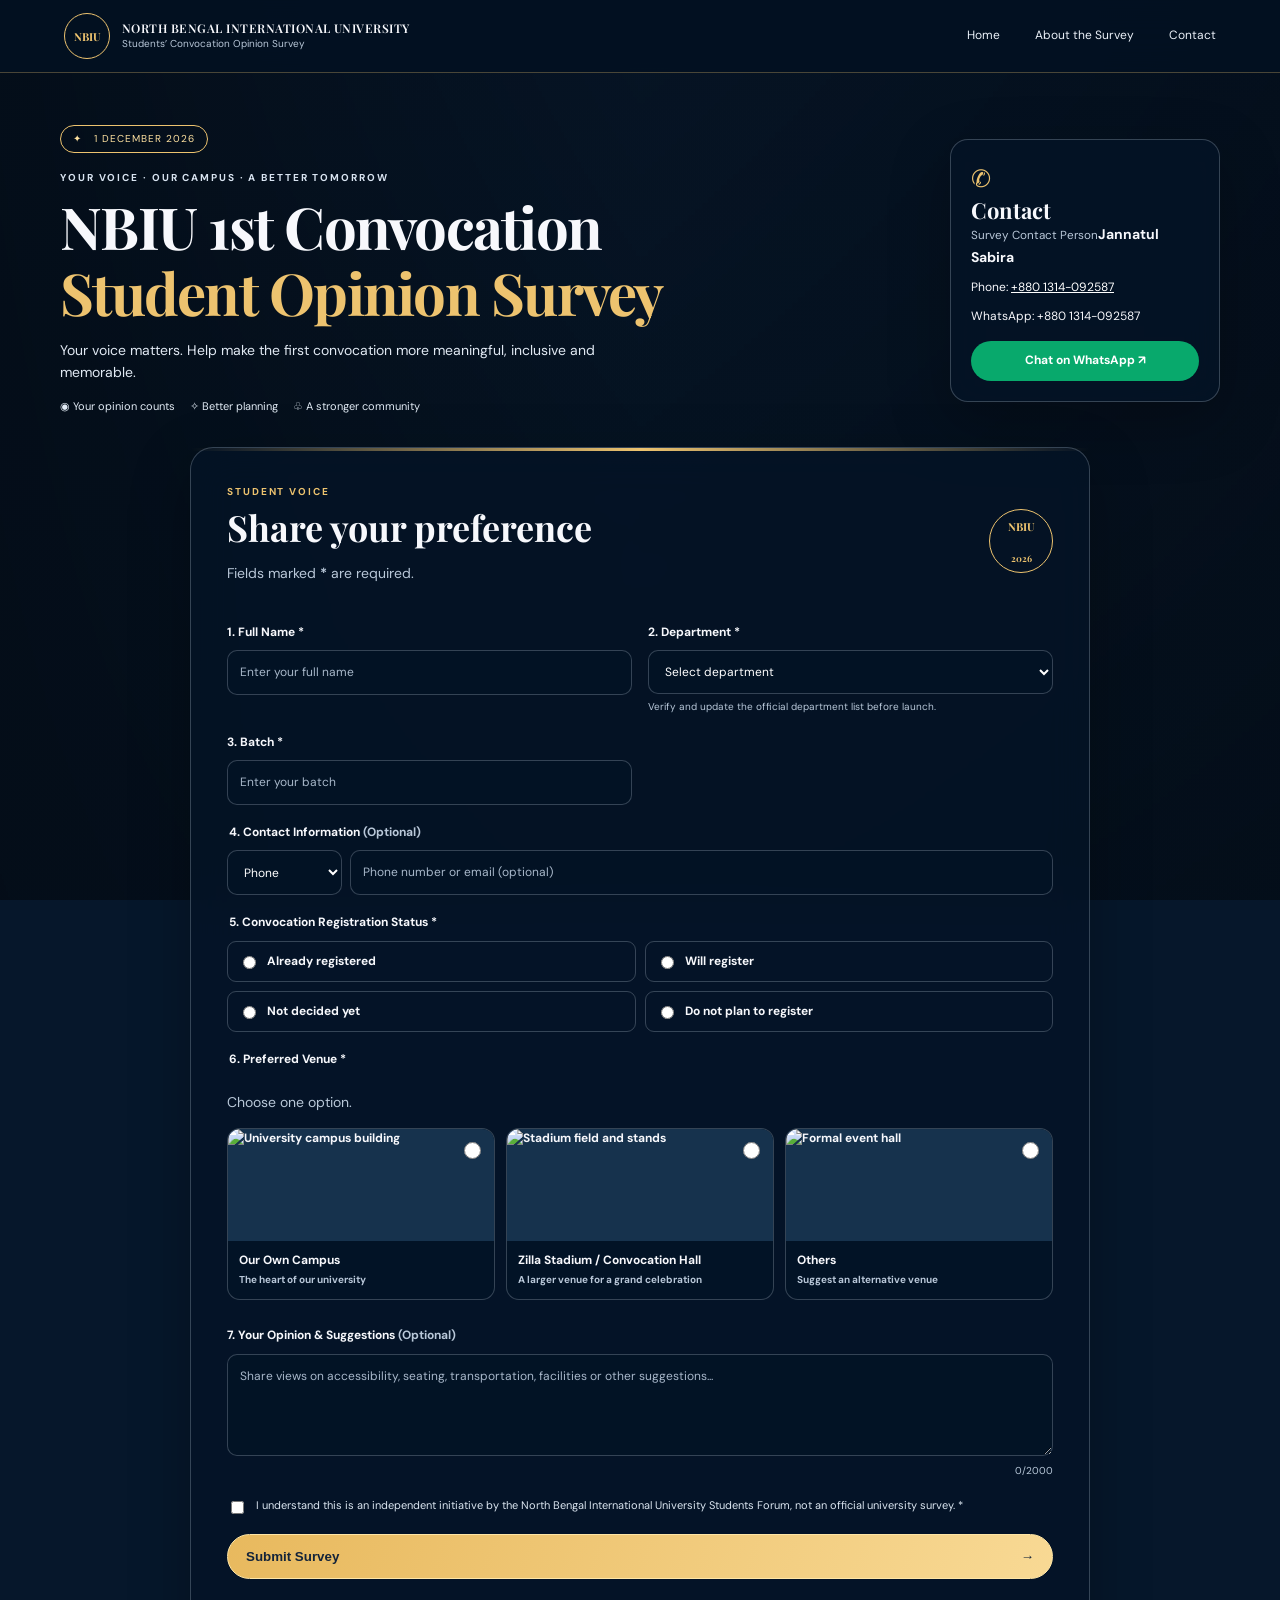
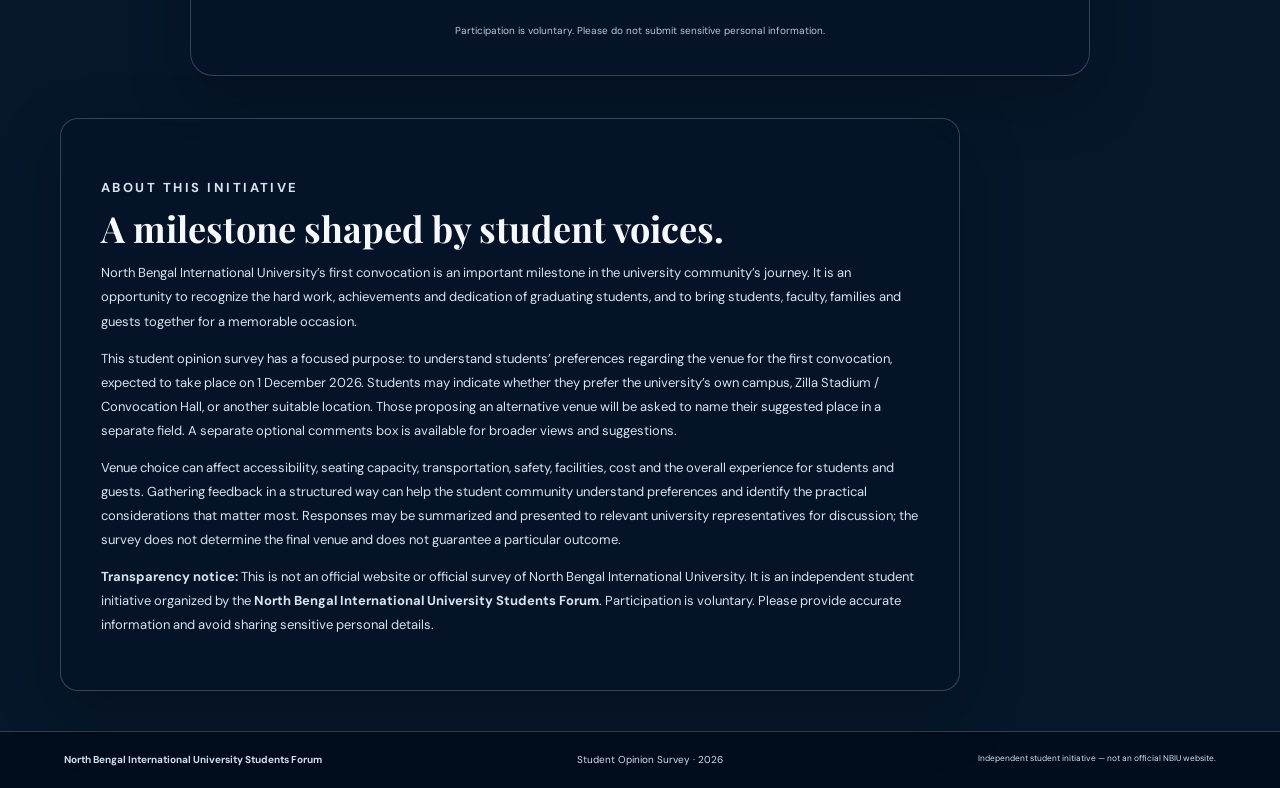
==== index.html @ db8f5515 "Update NBIU convocation survey website" ====
<!doctype html><html lang="en"><head><meta charset="utf-8"><meta name="viewport" content="width=device-width,initial-scale=1"><meta name="theme-color" content="#06172b"><title>NBIU 1st Convocation — Student Opinion Survey</title><link rel="preconnect" href="https://fonts.googleapis.com"><link href="https://fonts.googleapis.com/css2?family=DM+Sans:wght@400;500;600;700&family=Playfair+Display:wght@600;700&display=swap" rel="stylesheet"><link rel="stylesheet" href="./styles.css"><script src="./config.js"></script><script src="https://cdn.jsdelivr.net/npm/@supabase/supabase-js@2"></script><script defer src="./app.js"></script></head><body><div class="backdrop"></div><header><a class="brand" href="#home"><span class="seal">NBIU</span><span><b>NORTH BENGAL INTERNATIONAL UNIVERSITY</b><small>Students’ Convocation Opinion Survey</small></span></a><nav><a href="#home">Home</a><a href="#about">About the Survey</a><a href="#contact">Contact</a></nav></header><main id="home"><section class="hero"><div><span class="pill">✦ &nbsp; 1 DECEMBER 2026</span><p class="eyebrow">YOUR VOICE · OUR CAMPUS · A BETTER TOMORROW</p><h1>NBIU 1st Convocation<br><em>Student Opinion Survey</em></h1><p class="lead">Your voice matters. Help make the first convocation more meaningful, inclusive and memorable.</p><div class="points"><span>◉ Your opinion counts</span><span>✧ Better planning</span><span>♧ A stronger community</span></div></div><aside class="glass contact" id="contact"><div class="icon">✆</div><h2>Contact</h2><small>Survey Contact Person</small><b>Jannatul Sabira</b><p>Phone: <a href="tel:+8801314092587">+880 1314-092587</a></p><p>WhatsApp: +880 1314-092587</p><a class="whatsapp" href="https://wa.me/8801314092587?text=Hello%2C%20I%20have%20a%20question%20about%20the%20NBIU%20Convocation%20Survey" target="_blank" rel="noopener">Chat on WhatsApp ↗</a></aside></section><section class="form-wrap"><form id="survey-form" class="glass"><div class="form-head"><div><p class="eyebrow gold">STUDENT VOICE</p><h2>Share your preference</h2><p class="muted">Fields marked <b>*</b> are required.</p></div><span class="seal big">NBIU<br><small>2026</small></span></div><div class="grid"><div class="field"><label for="full_name">1. Full Name *</label><input id="full_name" name="full_name" maxlength="120" required autocomplete="name" placeholder="Enter your full name"></div><div class="field"><label for="department">2. Department *</label><select id="department" name="department" required><option value="">Select department</option><option>Law</option><option>Computer Science &amp; Engineering</option><option>Business Administration</option><option>English</option><option>Economics</option><option>Other / Not listed</option></select><small class="hint">Verify and update the official department list before launch.</small></div><div class="field"><label for="batch">3. Batch *</label><input id="batch" name="batch" maxlength="80" required placeholder="Enter your batch"></div></div><fieldset class="field"><legend>4. Contact Information <span class="muted">(Optional)</span></legend><div class="inline"><select id="contact_type" aria-label="Contact type"><option value="phone">Phone</option><option value="email">Email</option></select><input id="contact_value" maxlength="160" placeholder="Phone number or email (optional)"></div></fieldset><fieldset class="field"><legend>5. Convocation Registration Status *</legend><div class="radio-grid"><label><input type="radio" name="registration_status" value="Already registered" required> Already registered</label><label><input type="radio" name="registration_status" value="Will register"> Will register</label><label><input type="radio" name="registration_status" value="Not decided yet"> Not decided yet</label><label><input type="radio" name="registration_status" value="Do not plan to register"> Do not plan to register</label></div></fieldset><fieldset class="field"><legend>6. Preferred Venue *</legend><p class="muted">Choose one option.</p><div class="venues"><label class="venue"><input type="radio" name="preferred_venue" value="Our Own Campus" required><img src="https://images.unsplash.com/photo-1562774053-701939374585?auto=format&fit=crop&w=900&q=85" alt="University campus building"><span><b>Our Own Campus</b><small>The heart of our university</small></span></label><label class="venue"><input type="radio" name="preferred_venue" value="Zilla Stadium / Convocation Hall" required><img src="https://images.unsplash.com/photo-1522778119026-d647f0596c20?auto=format&fit=crop&w=900&q=85" alt="Stadium field and stands"><span><b>Zilla Stadium / Convocation Hall</b><small>A larger venue for a grand celebration</small></span></label><label class="venue"><input type="radio" name="preferred_venue" value="Others" required><img src="https://images.unsplash.com/photo-1519167758481-83f550bb49b3?auto=format&fit=crop&w=900&q=85" alt="Formal event hall"><span><b>Others</b><small>Suggest an alternative venue</small></span></label></div></fieldset><div class="field conditional" id="suggested-wrap" hidden><label for="suggested_venue">6a. Suggest Your Preferred Location *</label><input id="suggested_venue" name="suggested_venue" maxlength="200" placeholder="Enter the venue name or location you recommend"><small class="hint">Required only when “Others” is selected.</small></div><div class="field"><label for="opinion_suggestions">7. Your Opinion &amp; Suggestions <span class="muted">(Optional)</span></label><textarea id="opinion_suggestions" maxlength="2000" rows="4" placeholder="Share views on accessibility, seating, transportation, facilities or other suggestions..."></textarea><small class="counter"><span id="count">0</span>/2000</small></div><label class="consent"><input id="consent" type="checkbox" required><span>I understand this is an independent initiative by the North Bengal International University Students Forum, not an official university survey. *</span></label><button id="submit-btn" class="submit" type="submit"><span>Submit Survey</span><b>→</b></button><p id="status" role="status" aria-live="polite"></p><small class="privacy">Participation is voluntary. Please do not submit sensitive personal information.</small></form></section><section id="about" class="glass about"><p class="eyebrow gold">ABOUT THIS INITIATIVE</p><h2>A milestone shaped by student voices.</h2><p>North Bengal International University’s first convocation is an important milestone in the university community’s journey. It is an opportunity to recognize the hard work, achievements and dedication of graduating students, and to bring students, faculty, families and guests together for a memorable occasion.</p><p>This student opinion survey has a focused purpose: to understand students’ preferences regarding the venue for the first convocation, expected to take place on 1 December 2026. Students may indicate whether they prefer the university’s own campus, Zilla Stadium / Convocation Hall, or another suitable location. Those proposing an alternative venue will be asked to name their suggested place in a separate field. A separate optional comments box is available for broader views and suggestions.</p><p>Venue choice can affect accessibility, seating capacity, transportation, safety, facilities, cost and the overall experience for students and guests. Gathering feedback in a structured way can help the student community understand preferences and identify the practical considerations that matter most. Responses may be summarized and presented to relevant university representatives for discussion; the survey does not determine the final venue and does not guarantee a particular outcome.</p><p><b>Transparency notice:</b> This is not an official website or official survey of North Bengal International University. It is an independent student initiative organized by the <b>North Bengal International University Students Forum</b>. Participation is voluntary. Please provide accurate information and avoid sharing sensitive personal details.</p></section></main><footer><b>North Bengal International University Students Forum</b><span>Student Opinion Survey · 2026</span><small>Independent student initiative — not an official NBIU website.</small></footer><div id="success" class="overlay" hidden><div class="glass success"><div class="check">✓</div><p class="eyebrow gold">RESPONSE RECEIVED</p><h2>Thank you!</h2><p>Your response has been submitted successfully.</p><button id="back" class="submit">Back to survey →</button></div></div></body></html>
---- styles.css ----
:root{--navy:#06172b;--gold:#edc36f;--text:#f7f8fc;--muted:#b9c8d9;--line:rgba(221,233,247,.23);--glass:rgba(4,20,39,.79)}*{box-sizing:border-box}html{scroll-behavior:smooth;scroll-padding-top:90px}body{margin:0;background:#06172b;color:var(--text);font:14px/1.6 'DM Sans',Arial,sans-serif}.backdrop{position:fixed;inset:0;z-index:-1;background:linear-gradient(90deg,rgba(2,13,27,.9),rgba(3,18,35,.58),rgba(2,13,27,.76)),linear-gradient(0deg,rgba(3,15,29,.6),transparent),url('https://images.unsplash.com/photo-1562774053-701939374585?auto=format&fit=crop&w=2400&q=90') center/cover;filter:saturate(.8)}header{position:sticky;top:0;z-index:5;display:flex;justify-content:space-between;align-items:center;gap:22px;padding:13px clamp(16px,5vw,70px);background:rgba(3,17,34,.9);border-bottom:1px solid rgba(237,195,111,.3);backdrop-filter:blur(18px)}.brand{display:flex;align-items:center;gap:12px;color:inherit;text-decoration:none}.brand b{display:block;font:600 12px 'Playfair Display',serif;letter-spacing:.04em}.brand small{display:block;color:var(--muted);font-size:10px}.seal{display:grid;place-items:center;width:46px;height:46px;border:1px solid var(--gold);border-radius:50%;color:var(--gold);font:700 11px 'Playfair Display',serif;text-align:center}.seal.big{width:64px;height:64px;flex-shrink:0}nav{display:flex;gap:clamp(12px,3vw,35px)}nav a{color:#eaf0f8;text-decoration:none;font-size:12px}nav a:hover{color:var(--gold)}main{width:min(1160px,calc(100% - 30px));margin:auto}.hero{display:grid;grid-template-columns:1fr 270px;gap:26px;align-items:center;padding:52px 0 32px}.pill{display:inline-block;border:1px solid var(--gold);border-radius:30px;padding:5px 12px;color:#ffe2a0;font-size:10px;letter-spacing:.1em}.eyebrow{font-size:10px;letter-spacing:.19em;font-weight:700;color:#d9e4f1;margin:17px 0 8px}.gold{color:var(--gold)}h1,h2{font-family:'Playfair Display',Georgia,serif;line-height:1.13;margin:0}h1{font-size:clamp(34px,5vw,58px);letter-spacing:-.03em}h1 em{font-style:normal;color:var(--gold)}.lead{max-width:570px;color:#e1e9f3;font-size:14px}.points{display:flex;gap:15px;flex-wrap:wrap;color:#e2ebf5;font-size:11px}.glass{background:var(--glass);border:1px solid var(--line);box-shadow:0 20px 60px #0004;backdrop-filter:blur(20px)}.contact{border-radius:18px;padding:20px}.icon{font-size:24px;color:var(--gold)}.contact h2{font-size:22px}.contact small,.muted{color:var(--muted)}.contact p{font-size:12px;margin:10px 0}.contact a{color:white}.whatsapp{display:block;text-align:center;text-decoration:none;background:#08a96c;border-radius:30px;padding:10px;margin-top:15px;font-weight:700;font-size:12px}.form-wrap{display:flex;justify-content:center;margin:0 0 42px}.form-wrap form{width:min(900px,100%);padding:clamp(18px,3.4vw,36px);border-radius:23px;position:relative}.form-wrap form:before{content:'';position:absolute;top:0;left:0;right:0;height:3px;background:linear-gradient(90deg,transparent,var(--gold),transparent)}.form-head{display:flex;justify-content:space-between;align-items:center;gap:20px;margin-bottom:24px}.form-head .eyebrow{margin:0 0 7px}.form-head h2,.about h2{font-size:clamp(26px,3.5vw,36px)}.field{border:0;padding:0;margin:0 0 18px;min-width:0}.field label,.field legend{display:block;font-size:12px;font-weight:700;margin-bottom:8px}.field input:not([type=radio]):not([type=checkbox]),select,textarea{width:100%;font:inherit;font-size:12px;color:#fff;background:#03132699;border:1px solid var(--line);border-radius:10px;padding:12px;outline:none}.field input::placeholder,textarea::placeholder{color:#a8b8ca}.field input:focus,select:focus,textarea:focus{border-color:var(--gold);box-shadow:0 0 0 3px #edc36f1c}select{color-scheme:dark}select option{background:#0b223c}.grid{display:grid;grid-template-columns:1fr 1fr;gap:0 16px}.hint{display:block;font-size:10px;color:var(--muted);margin-top:5px}.inline{display:grid;grid-template-columns:115px 1fr;gap:8px}.radio-grid{display:grid;grid-template-columns:1fr 1fr;gap:9px}.radio-grid label{display:flex;align-items:center;gap:8px;border:1px solid var(--line);padding:10px;border-radius:9px;margin:0}.radio-grid label:has(input:checked){border-color:var(--gold);background:#edc36f12}input[type=radio],input[type=checkbox]{accent-color:var(--gold)}.venues{display:grid;grid-template-columns:repeat(3,minmax(0,1fr));gap:11px;margin-top:10px}.venue{position:relative;overflow:hidden;border:1px solid var(--line);border-radius:13px;background:#03132688;cursor:pointer}.venue:has(input:checked){border-color:var(--gold);box-shadow:0 0 0 1px var(--gold),0 8px 25px #edc36f18}.venue input{position:absolute;top:10px;right:10px;z-index:2;width:17px;height:17px}.venue img{width:100%;height:112px;object-fit:cover;display:block;background:#16324d}.venue span{display:block;padding:11px}.venue b{display:block;font-size:12px;line-height:1.4}.venue small{display:block;color:var(--muted);font-size:10px;margin-top:4px}.conditional{padding:14px;border:1px solid #edc36f88;border-radius:12px;background:#edc36f0b}.conditional[hidden],.overlay[hidden]{display:none}.counter{display:block;text-align:right;font-size:10px;color:var(--muted)}.consent{display:flex;gap:9px;font-size:11px;color:#dce6f1;margin:3px 0 17px}.consent input{margin-top:4px}.submit{display:flex;width:100%;align-items:center;justify-content:space-between;padding:14px 18px;border:1px solid #ffe6a6;border-radius:40px;background:linear-gradient(110deg,#e8b95e,#f8d994);color:#14243a;font-weight:700;cursor:pointer}.submit:disabled{opacity:.6;cursor:wait}#status{min-height:20px;font-size:12px}#status.error{color:#ffadad}#status.success{color:#9af0c1}.privacy{display:block;text-align:center;color:var(--muted);font-size:10px}.about{max-width:900px;padding:clamp(22px,4vw,40px);border-radius:18px;margin-bottom:40px}.about p{font-size:13px;line-height:1.85;color:#d8e3ef}footer{display:flex;justify-content:space-between;flex-wrap:wrap;gap:10px;padding:20px clamp(16px,5vw,70px);background:#020d1be8;border-top:1px solid var(--line);font-size:10px;color:#d7e1ee}.overlay{position:fixed;inset:0;z-index:20;display:grid;place-items:center;padding:20px;background:#000b;backdrop-filter:blur(12px)}.success{width:min(420px,100%);padding:32px;border-radius:20px;text-align:center}.success h2{font-size:36px}.success p:not(.eyebrow){color:#d6e1ee}.check{width:55px;height:55px;display:grid;place-items:center;border:1px solid var(--gold);border-radius:50%;margin:0 auto 15px;color:var(--gold);font-size:28px}@media(max-width:800px){header{align-items:flex-start;flex-direction:column;gap:10px}nav{width:100%;justify-content:space-between}.hero{grid-template-columns:1fr;padding-top:32px}.contact{max-width:430px}.venue img{height:90px}}@media(max-width:560px){header{padding:12px}.brand b{font-size:10px}.brand small{font-size:9px}nav a{font-size:11px}main{width:calc(100% - 20px)}.hero{padding-top:27px}.points{gap:9px}.form-wrap form{padding:17px 13px}.grid,.radio-grid{grid-template-columns:1fr}.venues{grid-template-columns:1fr}.venue{display:grid;grid-template-columns:110px 1fr;min-height:95px}.venue img{height:100%;min-height:95px}.venue span{align-self:center}.venue input{top:7px;right:7px}.inline{grid-template-columns:95px 1fr}.footer{flex-direction:column}}@media(prefers-reduced-motion:reduce){html{scroll-behavior:auto}}
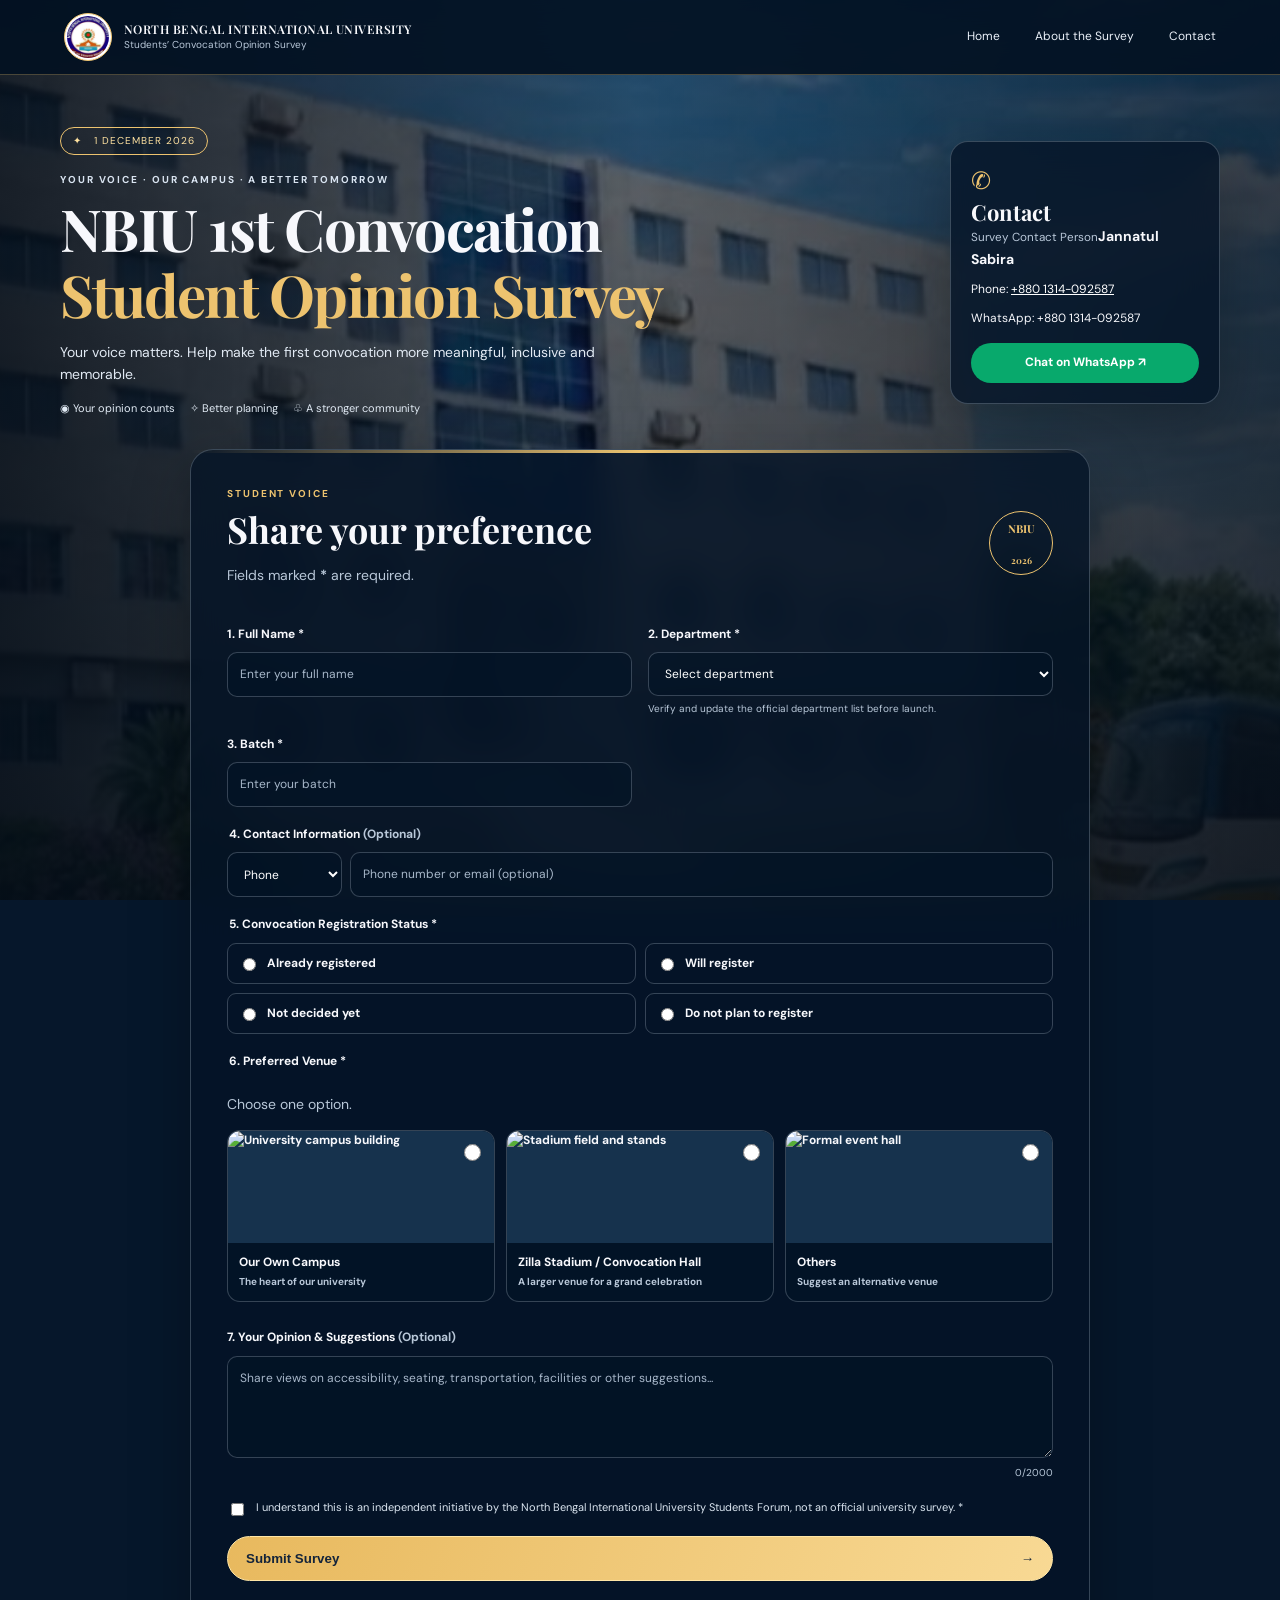
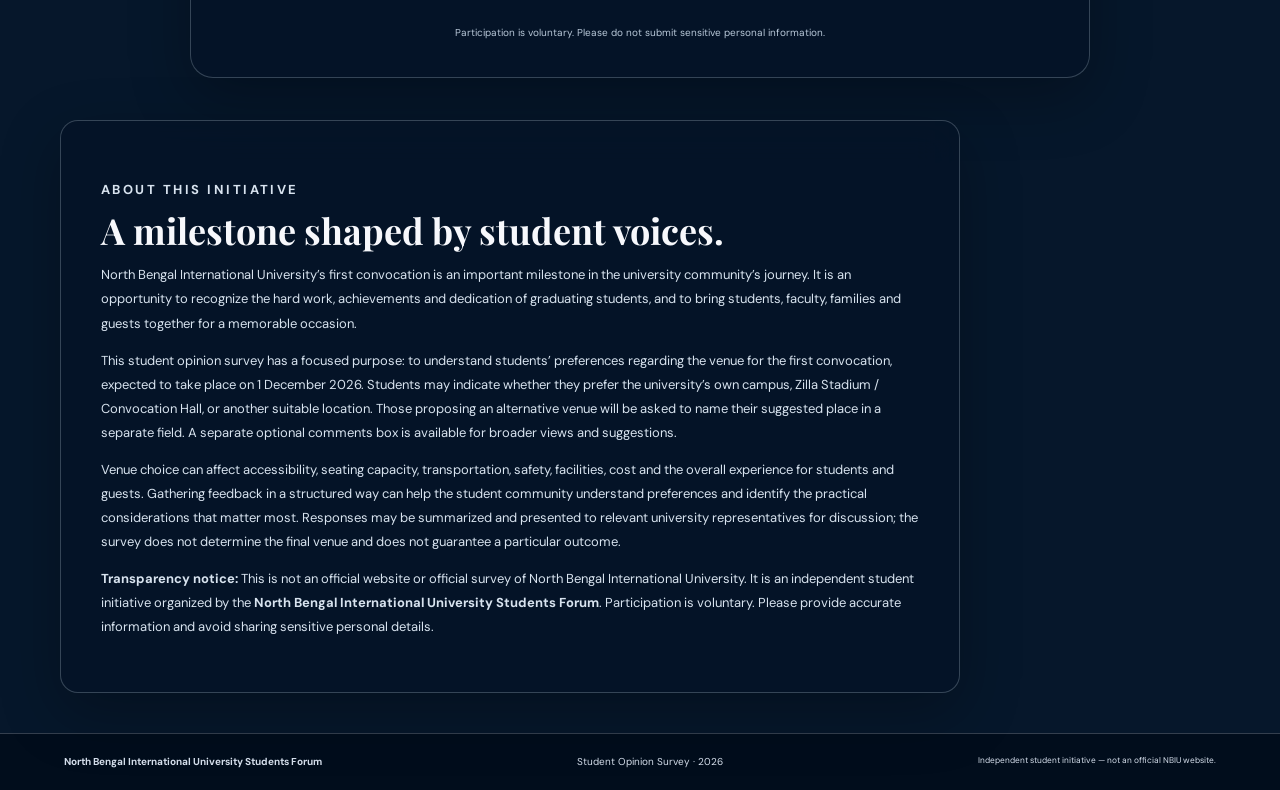
==== commit 83b6e79d: "Restore NBIU branding and campus image" ====
--- a/index.html
+++ b/index.html
@@ -1 +1 @@
-<!doctype html><html lang="en"><head><meta charset="utf-8"><meta name="viewport" content="width=device-width,initial-scale=1"><meta name="theme-color" content="#06172b"><title>NBIU 1st Convocation — Student Opinion Survey</title><link rel="preconnect" href="https://fonts.googleapis.com"><link href="https://fonts.googleapis.com/css2?family=DM+Sans:wght@400;500;600;700&family=Playfair+Display:wght@600;700&display=swap" rel="stylesheet"><link rel="stylesheet" href="./styles.css"><script src="./config.js"></script><script src="https://cdn.jsdelivr.net/npm/@supabase/supabase-js@2"></script><script defer src="./app.js"></script></head><body><div class="backdrop"></div><header><a class="brand" href="#home"><span class="seal">NBIU</span><span><b>NORTH BENGAL INTERNATIONAL UNIVERSITY</b><small>Students’ Convocation Opinion Survey</small></span></a><nav><a href="#home">Home</a><a href="#about">About the Survey</a><a href="#contact">Contact</a></nav></header><main id="home"><section class="hero"><div><span class="pill">✦ &nbsp; 1 DECEMBER 2026</span><p class="eyebrow">YOUR VOICE · OUR CAMPUS · A BETTER TOMORROW</p><h1>NBIU 1st Convocation<br><em>Student Opinion Survey</em></h1><p class="lead">Your voice matters. Help make the first convocation more meaningful, inclusive and memorable.</p><div class="points"><span>◉ Your opinion counts</span><span>✧ Better planning</span><span>♧ A stronger community</span></div></div><aside class="glass contact" id="contact"><div class="icon">✆</div><h2>Contact</h2><small>Survey Contact Person</small><b>Jannatul Sabira</b><p>Phone: <a href="tel:+8801314092587">+880 1314-092587</a></p><p>WhatsApp: +880 1314-092587</p><a class="whatsapp" href="https://wa.me/8801314092587?text=Hello%2C%20I%20have%20a%20question%20about%20the%20NBIU%20Convocation%20Survey" target="_blank" rel="noopener">Chat on WhatsApp ↗</a></aside></section><section class="form-wrap"><form id="survey-form" class="glass"><div class="form-head"><div><p class="eyebrow gold">STUDENT VOICE</p><h2>Share your preference</h2><p class="muted">Fields marked <b>*</b> are required.</p></div><span class="seal big">NBIU<br><small>2026</small></span></div><div class="grid"><div class="field"><label for="full_name">1. Full Name *</label><input id="full_name" name="full_name" maxlength="120" required autocomplete="name" placeholder="Enter your full name"></div><div class="field"><label for="department">2. Department *</label><select id="department" name="department" required><option value="">Select department</option><option>Law</option><option>Computer Science &amp; Engineering</option><option>Business Administration</option><option>English</option><option>Economics</option><option>Other / Not listed</option></select><small class="hint">Verify and update the official department list before launch.</small></div><div class="field"><label for="batch">3. Batch *</label><input id="batch" name="batch" maxlength="80" required placeholder="Enter your batch"></div></div><fieldset class="field"><legend>4. Contact Information <span class="muted">(Optional)</span></legend><div class="inline"><select id="contact_type" aria-label="Contact type"><option value="phone">Phone</option><option value="email">Email</option></select><input id="contact_value" maxlength="160" placeholder="Phone number or email (optional)"></div></fieldset><fieldset class="field"><legend>5. Convocation Registration Status *</legend><div class="radio-grid"><label><input type="radio" name="registration_status" value="Already registered" required> Already registered</label><label><input type="radio" name="registration_status" value="Will register"> Will register</label><label><input type="radio" name="registration_status" value="Not decided yet"> Not decided yet</label><label><input type="radio" name="registration_status" value="Do not plan to register"> Do not plan to register</label></div></fieldset><fieldset class="field"><legend>6. Preferred Venue *</legend><p class="muted">Choose one option.</p><div class="venues"><label class="venue"><input type="radio" name="preferred_venue" value="Our Own Campus" required><img src="https://images.unsplash.com/photo-1562774053-701939374585?auto=format&fit=crop&w=900&q=85" alt="University campus building"><span><b>Our Own Campus</b><small>The heart of our university</small></span></label><label class="venue"><input type="radio" name="preferred_venue" value="Zilla Stadium / Convocation Hall" required><img src="https://images.unsplash.com/photo-1522778119026-d647f0596c20?auto=format&fit=crop&w=900&q=85" alt="Stadium field and stands"><span><b>Zilla Stadium / Convocation Hall</b><small>A larger venue for a grand celebration</small></span></label><label class="venue"><input type="radio" name="preferred_venue" value="Others" required><img src="https://images.unsplash.com/photo-1519167758481-83f550bb49b3?auto=format&fit=crop&w=900&q=85" alt="Formal event hall"><span><b>Others</b><small>Suggest an alternative venue</small></span></label></div></fieldset><div class="field conditional" id="suggested-wrap" hidden><label for="suggested_venue">6a. Suggest Your Preferred Location *</label><input id="suggested_venue" name="suggested_venue" maxlength="200" placeholder="Enter the venue name or location you recommend"><small class="hint">Required only when “Others” is selected.</small></div><div class="field"><label for="opinion_suggestions">7. Your Opinion &amp; Suggestions <span class="muted">(Optional)</span></label><textarea id="opinion_suggestions" maxlength="2000" rows="4" placeholder="Share views on accessibility, seating, transportation, facilities or other suggestions..."></textarea><small class="counter"><span id="count">0</span>/2000</small></div><label class="consent"><input id="consent" type="checkbox" required><span>I understand this is an independent initiative by the North Bengal International University Students Forum, not an official university survey. *</span></label><button id="submit-btn" class="submit" type="submit"><span>Submit Survey</span><b>→</b></button><p id="status" role="status" aria-live="polite"></p><small class="privacy">Participation is voluntary. Please do not submit sensitive personal information.</small></form></section><section id="about" class="glass about"><p class="eyebrow gold">ABOUT THIS INITIATIVE</p><h2>A milestone shaped by student voices.</h2><p>North Bengal International University’s first convocation is an important milestone in the university community’s journey. It is an opportunity to recognize the hard work, achievements and dedication of graduating students, and to bring students, faculty, families and guests together for a memorable occasion.</p><p>This student opinion survey has a focused purpose: to understand students’ preferences regarding the venue for the first convocation, expected to take place on 1 December 2026. Students may indicate whether they prefer the university’s own campus, Zilla Stadium / Convocation Hall, or another suitable location. Those proposing an alternative venue will be asked to name their suggested place in a separate field. A separate optional comments box is available for broader views and suggestions.</p><p>Venue choice can affect accessibility, seating capacity, transportation, safety, facilities, cost and the overall experience for students and guests. Gathering feedback in a structured way can help the student community understand preferences and identify the practical considerations that matter most. Responses may be summarized and presented to relevant university representatives for discussion; the survey does not determine the final venue and does not guarantee a particular outcome.</p><p><b>Transparency notice:</b> This is not an official website or official survey of North Bengal International University. It is an independent student initiative organized by the <b>North Bengal International University Students Forum</b>. Participation is voluntary. Please provide accurate information and avoid sharing sensitive personal details.</p></section></main><footer><b>North Bengal International University Students Forum</b><span>Student Opinion Survey · 2026</span><small>Independent student initiative — not an official NBIU website.</small></footer><div id="success" class="overlay" hidden><div class="glass success"><div class="check">✓</div><p class="eyebrow gold">RESPONSE RECEIVED</p><h2>Thank you!</h2><p>Your response has been submitted successfully.</p><button id="back" class="submit">Back to survey →</button></div></div></body></html>+<!doctype html><html lang="en"><head><meta charset="utf-8"><meta name="viewport" content="width=device-width,initial-scale=1"><meta name="theme-color" content="#06172b"><title>NBIU 1st Convocation — Student Opinion Survey</title><link rel="preconnect" href="https://fonts.googleapis.com"><link href="https://fonts.googleapis.com/css2?family=DM+Sans:wght@400;500;600;700&family=Playfair+Display:wght@600;700&display=swap" rel="stylesheet"><link rel="icon" type="image/jpeg" href="./assets/nbiu-logo.jpg"><link rel="stylesheet" href="./styles.css"><script src="./config.js"></script><script src="https://cdn.jsdelivr.net/npm/@supabase/supabase-js@2"></script><script defer src="./app.js"></script></head><body><div class="backdrop"></div><header><a class="brand" href="#home"><img class="brand-logo" src="./assets/nbiu-logo.jpg" alt="North Bengal International University logo"><span><b>NORTH BENGAL INTERNATIONAL UNIVERSITY</b><small>Students’ Convocation Opinion Survey</small></span></a><nav><a href="#home">Home</a><a href="#about">About the Survey</a><a href="#contact">Contact</a></nav></header><main id="home"><section class="hero"><div><span class="pill">✦ &nbsp; 1 DECEMBER 2026</span><p class="eyebrow">YOUR VOICE · OUR CAMPUS · A BETTER TOMORROW</p><h1>NBIU 1st Convocation<br><em>Student Opinion Survey</em></h1><p class="lead">Your voice matters. Help make the first convocation more meaningful, inclusive and memorable.</p><div class="points"><span>◉ Your opinion counts</span><span>✧ Better planning</span><span>♧ A stronger community</span></div></div><aside class="glass contact" id="contact"><div class="icon">✆</div><h2>Contact</h2><small>Survey Contact Person</small><b>Jannatul Sabira</b><p>Phone: <a href="tel:+8801314092587">+880 1314-092587</a></p><p>WhatsApp: +880 1314-092587</p><a class="whatsapp" href="https://wa.me/8801314092587?text=Hello%2C%20I%20have%20a%20question%20about%20the%20NBIU%20Convocation%20Survey" target="_blank" rel="noopener">Chat on WhatsApp ↗</a></aside></section><section class="form-wrap"><form id="survey-form" class="glass"><div class="form-head"><div><p class="eyebrow gold">STUDENT VOICE</p><h2>Share your preference</h2><p class="muted">Fields marked <b>*</b> are required.</p></div><span class="seal big">NBIU<br><small>2026</small></span></div><div class="grid"><div class="field"><label for="full_name">1. Full Name *</label><input id="full_name" name="full_name" maxlength="120" required autocomplete="name" placeholder="Enter your full name"></div><div class="field"><label for="department">2. Department *</label><select id="department" name="department" required><option value="">Select department</option><option>Law</option><option>Computer Science &amp; Engineering</option><option>Business Administration</option><option>English</option><option>Economics</option><option>Other / Not listed</option></select><small class="hint">Verify and update the official department list before launch.</small></div><div class="field"><label for="batch">3. Batch *</label><input id="batch" name="batch" maxlength="80" required placeholder="Enter your batch"></div></div><fieldset class="field"><legend>4. Contact Information <span class="muted">(Optional)</span></legend><div class="inline"><select id="contact_type" aria-label="Contact type"><option value="phone">Phone</option><option value="email">Email</option></select><input id="contact_value" maxlength="160" placeholder="Phone number or email (optional)"></div></fieldset><fieldset class="field"><legend>5. Convocation Registration Status *</legend><div class="radio-grid"><label><input type="radio" name="registration_status" value="Already registered" required> Already registered</label><label><input type="radio" name="registration_status" value="Will register"> Will register</label><label><input type="radio" name="registration_status" value="Not decided yet"> Not decided yet</label><label><input type="radio" name="registration_status" value="Do not plan to register"> Do not plan to register</label></div></fieldset><fieldset class="field"><legend>6. Preferred Venue *</legend><p class="muted">Choose one option.</p><div class="venues"><label class="venue"><input type="radio" name="preferred_venue" value="Our Own Campus" required><img src="https://images.unsplash.com/photo-1562774053-701939374585?auto=format&fit=crop&w=900&q=85" alt="University campus building"><span><b>Our Own Campus</b><small>The heart of our university</small></span></label><label class="venue"><input type="radio" name="preferred_venue" value="Zilla Stadium / Convocation Hall" required><img src="https://images.unsplash.com/photo-1522778119026-d647f0596c20?auto=format&fit=crop&w=900&q=85" alt="Stadium field and stands"><span><b>Zilla Stadium / Convocation Hall</b><small>A larger venue for a grand celebration</small></span></label><label class="venue"><input type="radio" name="preferred_venue" value="Others" required><img src="https://images.unsplash.com/photo-1519167758481-83f550bb49b3?auto=format&fit=crop&w=900&q=85" alt="Formal event hall"><span><b>Others</b><small>Suggest an alternative venue</small></span></label></div></fieldset><div class="field conditional" id="suggested-wrap" hidden><label for="suggested_venue">6a. Suggest Your Preferred Location *</label><input id="suggested_venue" name="suggested_venue" maxlength="200" placeholder="Enter the venue name or location you recommend"><small class="hint">Required only when “Others” is selected.</small></div><div class="field"><label for="opinion_suggestions">7. Your Opinion &amp; Suggestions <span class="muted">(Optional)</span></label><textarea id="opinion_suggestions" maxlength="2000" rows="4" placeholder="Share views on accessibility, seating, transportation, facilities or other suggestions..."></textarea><small class="counter"><span id="count">0</span>/2000</small></div><label class="consent"><input id="consent" type="checkbox" required><span>I understand this is an independent initiative by the North Bengal International University Students Forum, not an official university survey. *</span></label><button id="submit-btn" class="submit" type="submit"><span>Submit Survey</span><b>→</b></button><p id="status" role="status" aria-live="polite"></p><small class="privacy">Participation is voluntary. Please do not submit sensitive personal information.</small></form></section><section id="about" class="glass about"><p class="eyebrow gold">ABOUT THIS INITIATIVE</p><h2>A milestone shaped by student voices.</h2><p>North Bengal International University’s first convocation is an important milestone in the university community’s journey. It is an opportunity to recognize the hard work, achievements and dedication of graduating students, and to bring students, faculty, families and guests together for a memorable occasion.</p><p>This student opinion survey has a focused purpose: to understand students’ preferences regarding the venue for the first convocation, expected to take place on 1 December 2026. Students may indicate whether they prefer the university’s own campus, Zilla Stadium / Convocation Hall, or another suitable location. Those proposing an alternative venue will be asked to name their suggested place in a separate field. A separate optional comments box is available for broader views and suggestions.</p><p>Venue choice can affect accessibility, seating capacity, transportation, safety, facilities, cost and the overall experience for students and guests. Gathering feedback in a structured way can help the student community understand preferences and identify the practical considerations that matter most. Responses may be summarized and presented to relevant university representatives for discussion; the survey does not determine the final venue and does not guarantee a particular outcome.</p><p><b>Transparency notice:</b> This is not an official website or official survey of North Bengal International University. It is an independent student initiative organized by the <b>North Bengal International University Students Forum</b>. Participation is voluntary. Please provide accurate information and avoid sharing sensitive personal details.</p></section></main><footer><b>North Bengal International University Students Forum</b><span>Student Opinion Survey · 2026</span><small>Independent student initiative — not an official NBIU website.</small></footer><div id="success" class="overlay" hidden><div class="glass success"><div class="check">✓</div><p class="eyebrow gold">RESPONSE RECEIVED</p><h2>Thank you!</h2><p>Your response has been submitted successfully.</p><button id="back" class="submit">Back to survey →</button></div></div></body></html>
--- a/styles.css
+++ b/styles.css
@@ -1 +1 @@
-:root{--navy:#06172b;--gold:#edc36f;--text:#f7f8fc;--muted:#b9c8d9;--line:rgba(221,233,247,.23);--glass:rgba(4,20,39,.79)}*{box-sizing:border-box}html{scroll-behavior:smooth;scroll-padding-top:90px}body{margin:0;background:#06172b;color:var(--text);font:14px/1.6 'DM Sans',Arial,sans-serif}.backdrop{position:fixed;inset:0;z-index:-1;background:linear-gradient(90deg,rgba(2,13,27,.9),rgba(3,18,35,.58),rgba(2,13,27,.76)),linear-gradient(0deg,rgba(3,15,29,.6),transparent),url('https://images.unsplash.com/photo-1562774053-701939374585?auto=format&fit=crop&w=2400&q=90') center/cover;filter:saturate(.8)}header{position:sticky;top:0;z-index:5;display:flex;justify-content:space-between;align-items:center;gap:22px;padding:13px clamp(16px,5vw,70px);background:rgba(3,17,34,.9);border-bottom:1px solid rgba(237,195,111,.3);backdrop-filter:blur(18px)}.brand{display:flex;align-items:center;gap:12px;color:inherit;text-decoration:none}.brand b{display:block;font:600 12px 'Playfair Display',serif;letter-spacing:.04em}.brand small{display:block;color:var(--muted);font-size:10px}.seal{display:grid;place-items:center;width:46px;height:46px;border:1px solid var(--gold);border-radius:50%;color:var(--gold);font:700 11px 'Playfair Display',serif;text-align:center}.seal.big{width:64px;height:64px;flex-shrink:0}nav{display:flex;gap:clamp(12px,3vw,35px)}nav a{color:#eaf0f8;text-decoration:none;font-size:12px}nav a:hover{color:var(--gold)}main{width:min(1160px,calc(100% - 30px));margin:auto}.hero{display:grid;grid-template-columns:1fr 270px;gap:26px;align-items:center;padding:52px 0 32px}.pill{display:inline-block;border:1px solid var(--gold);border-radius:30px;padding:5px 12px;color:#ffe2a0;font-size:10px;letter-spacing:.1em}.eyebrow{font-size:10px;letter-spacing:.19em;font-weight:700;color:#d9e4f1;margin:17px 0 8px}.gold{color:var(--gold)}h1,h2{font-family:'Playfair Display',Georgia,serif;line-height:1.13;margin:0}h1{font-size:clamp(34px,5vw,58px);letter-spacing:-.03em}h1 em{font-style:normal;color:var(--gold)}.lead{max-width:570px;color:#e1e9f3;font-size:14px}.points{display:flex;gap:15px;flex-wrap:wrap;color:#e2ebf5;font-size:11px}.glass{background:var(--glass);border:1px solid var(--line);box-shadow:0 20px 60px #0004;backdrop-filter:blur(20px)}.contact{border-radius:18px;padding:20px}.icon{font-size:24px;color:var(--gold)}.contact h2{font-size:22px}.contact small,.muted{color:var(--muted)}.contact p{font-size:12px;margin:10px 0}.contact a{color:white}.whatsapp{display:block;text-align:center;text-decoration:none;background:#08a96c;border-radius:30px;padding:10px;margin-top:15px;font-weight:700;font-size:12px}.form-wrap{display:flex;justify-content:center;margin:0 0 42px}.form-wrap form{width:min(900px,100%);padding:clamp(18px,3.4vw,36px);border-radius:23px;position:relative}.form-wrap form:before{content:'';position:absolute;top:0;left:0;right:0;height:3px;background:linear-gradient(90deg,transparent,var(--gold),transparent)}.form-head{display:flex;justify-content:space-between;align-items:center;gap:20px;margin-bottom:24px}.form-head .eyebrow{margin:0 0 7px}.form-head h2,.about h2{font-size:clamp(26px,3.5vw,36px)}.field{border:0;padding:0;margin:0 0 18px;min-width:0}.field label,.field legend{display:block;font-size:12px;font-weight:700;margin-bottom:8px}.field input:not([type=radio]):not([type=checkbox]),select,textarea{width:100%;font:inherit;font-size:12px;color:#fff;background:#03132699;border:1px solid var(--line);border-radius:10px;padding:12px;outline:none}.field input::placeholder,textarea::placeholder{color:#a8b8ca}.field input:focus,select:focus,textarea:focus{border-color:var(--gold);box-shadow:0 0 0 3px #edc36f1c}select{color-scheme:dark}select option{background:#0b223c}.grid{display:grid;grid-template-columns:1fr 1fr;gap:0 16px}.hint{display:block;font-size:10px;color:var(--muted);margin-top:5px}.inline{display:grid;grid-template-columns:115px 1fr;gap:8px}.radio-grid{display:grid;grid-template-columns:1fr 1fr;gap:9px}.radio-grid label{display:flex;align-items:center;gap:8px;border:1px solid var(--line);padding:10px;border-radius:9px;margin:0}.radio-grid label:has(input:checked){border-color:var(--gold);background:#edc36f12}input[type=radio],input[type=checkbox]{accent-color:var(--gold)}.venues{display:grid;grid-template-columns:repeat(3,minmax(0,1fr));gap:11px;margin-top:10px}.venue{position:relative;overflow:hidden;border:1px solid var(--line);border-radius:13px;background:#03132688;cursor:pointer}.venue:has(input:checked){border-color:var(--gold);box-shadow:0 0 0 1px var(--gold),0 8px 25px #edc36f18}.venue input{position:absolute;top:10px;right:10px;z-index:2;width:17px;height:17px}.venue img{width:100%;height:112px;object-fit:cover;display:block;background:#16324d}.venue span{display:block;padding:11px}.venue b{display:block;font-size:12px;line-height:1.4}.venue small{display:block;color:var(--muted);font-size:10px;margin-top:4px}.conditional{padding:14px;border:1px solid #edc36f88;border-radius:12px;background:#edc36f0b}.conditional[hidden],.overlay[hidden]{display:none}.counter{display:block;text-align:right;font-size:10px;color:var(--muted)}.consent{display:flex;gap:9px;font-size:11px;color:#dce6f1;margin:3px 0 17px}.consent input{margin-top:4px}.submit{display:flex;width:100%;align-items:center;justify-content:space-between;padding:14px 18px;border:1px solid #ffe6a6;border-radius:40px;background:linear-gradient(110deg,#e8b95e,#f8d994);color:#14243a;font-weight:700;cursor:pointer}.submit:disabled{opacity:.6;cursor:wait}#status{min-height:20px;font-size:12px}#status.error{color:#ffadad}#status.success{color:#9af0c1}.privacy{display:block;text-align:center;color:var(--muted);font-size:10px}.about{max-width:900px;padding:clamp(22px,4vw,40px);border-radius:18px;margin-bottom:40px}.about p{font-size:13px;line-height:1.85;color:#d8e3ef}footer{display:flex;justify-content:space-between;flex-wrap:wrap;gap:10px;padding:20px clamp(16px,5vw,70px);background:#020d1be8;border-top:1px solid var(--line);font-size:10px;color:#d7e1ee}.overlay{position:fixed;inset:0;z-index:20;display:grid;place-items:center;padding:20px;background:#000b;backdrop-filter:blur(12px)}.success{width:min(420px,100%);padding:32px;border-radius:20px;text-align:center}.success h2{font-size:36px}.success p:not(.eyebrow){color:#d6e1ee}.check{width:55px;height:55px;display:grid;place-items:center;border:1px solid var(--gold);border-radius:50%;margin:0 auto 15px;color:var(--gold);font-size:28px}@media(max-width:800px){header{align-items:flex-start;flex-direction:column;gap:10px}nav{width:100%;justify-content:space-between}.hero{grid-template-columns:1fr;padding-top:32px}.contact{max-width:430px}.venue img{height:90px}}@media(max-width:560px){header{padding:12px}.brand b{font-size:10px}.brand small{font-size:9px}nav a{font-size:11px}main{width:calc(100% - 20px)}.hero{padding-top:27px}.points{gap:9px}.form-wrap form{padding:17px 13px}.grid,.radio-grid{grid-template-columns:1fr}.venues{grid-template-columns:1fr}.venue{display:grid;grid-template-columns:110px 1fr;min-height:95px}.venue img{height:100%;min-height:95px}.venue span{align-self:center}.venue input{top:7px;right:7px}.inline{grid-template-columns:95px 1fr}.footer{flex-direction:column}}@media(prefers-reduced-motion:reduce){html{scroll-behavior:auto}}+:root{--navy:#06172b;--gold:#edc36f;--text:#f7f8fc;--muted:#b9c8d9;--line:rgba(221,233,247,.23);--glass:rgba(4,20,39,.79)}*{box-sizing:border-box}html{scroll-behavior:smooth;scroll-padding-top:90px}body{margin:0;background:#06172b;color:var(--text);font:14px/1.6 'DM Sans',Arial,sans-serif}.backdrop{position:fixed;inset:0;z-index:-1;background:linear-gradient(90deg,rgba(2,13,27,.9),rgba(3,18,35,.58),rgba(2,13,27,.76)),linear-gradient(0deg,rgba(3,15,29,.6),transparent),url('./assets/nbiu-campus.jpg') center/cover;filter:saturate(.8)}header{position:sticky;top:0;z-index:5;display:flex;justify-content:space-between;align-items:center;gap:22px;padding:13px clamp(16px,5vw,70px);background:rgba(3,17,34,.9);border-bottom:1px solid rgba(237,195,111,.3);backdrop-filter:blur(18px)}.brand-logo{display:block;width:48px;height:48px;object-fit:contain;border-radius:50%;background:#fff;border:1px solid var(--gold);padding:2px;flex-shrink:0}.brand{display:flex;align-items:center;gap:12px;color:inherit;text-decoration:none}.brand b{display:block;font:600 12px 'Playfair Display',serif;letter-spacing:.04em}.brand small{display:block;color:var(--muted);font-size:10px}.seal{display:grid;place-items:center;width:46px;height:46px;border:1px solid var(--gold);border-radius:50%;color:var(--gold);font:700 11px 'Playfair Display',serif;text-align:center}.seal.big{width:64px;height:64px;flex-shrink:0}nav{display:flex;gap:clamp(12px,3vw,35px)}nav a{color:#eaf0f8;text-decoration:none;font-size:12px}nav a:hover{color:var(--gold)}main{width:min(1160px,calc(100% - 30px));margin:auto}.hero{display:grid;grid-template-columns:1fr 270px;gap:26px;align-items:center;padding:52px 0 32px}.pill{display:inline-block;border:1px solid var(--gold);border-radius:30px;padding:5px 12px;color:#ffe2a0;font-size:10px;letter-spacing:.1em}.eyebrow{font-size:10px;letter-spacing:.19em;font-weight:700;color:#d9e4f1;margin:17px 0 8px}.gold{color:var(--gold)}h1,h2{font-family:'Playfair Display',Georgia,serif;line-height:1.13;margin:0}h1{font-size:clamp(34px,5vw,58px);letter-spacing:-.03em}h1 em{font-style:normal;color:var(--gold)}.lead{max-width:570px;color:#e1e9f3;font-size:14px}.points{display:flex;gap:15px;flex-wrap:wrap;color:#e2ebf5;font-size:11px}.glass{background:var(--glass);border:1px solid var(--line);box-shadow:0 20px 60px #0004;backdrop-filter:blur(20px)}.contact{border-radius:18px;padding:20px}.icon{font-size:24px;color:var(--gold)}.contact h2{font-size:22px}.contact small,.muted{color:var(--muted)}.contact p{font-size:12px;margin:10px 0}.contact a{color:white}.whatsapp{display:block;text-align:center;text-decoration:none;background:#08a96c;border-radius:30px;padding:10px;margin-top:15px;font-weight:700;font-size:12px}.form-wrap{display:flex;justify-content:center;margin:0 0 42px}.form-wrap form{width:min(900px,100%);padding:clamp(18px,3.4vw,36px);border-radius:23px;position:relative}.form-wrap form:before{content:'';position:absolute;top:0;left:0;right:0;height:3px;background:linear-gradient(90deg,transparent,var(--gold),transparent)}.form-head{display:flex;justify-content:space-between;align-items:center;gap:20px;margin-bottom:24px}.form-head .eyebrow{margin:0 0 7px}.form-head h2,.about h2{font-size:clamp(26px,3.5vw,36px)}.field{border:0;padding:0;margin:0 0 18px;min-width:0}.field label,.field legend{display:block;font-size:12px;font-weight:700;margin-bottom:8px}.field input:not([type=radio]):not([type=checkbox]),select,textarea{width:100%;font:inherit;font-size:12px;color:#fff;background:#03132699;border:1px solid var(--line);border-radius:10px;padding:12px;outline:none}.field input::placeholder,textarea::placeholder{color:#a8b8ca}.field input:focus,select:focus,textarea:focus{border-color:var(--gold);box-shadow:0 0 0 3px #edc36f1c}select{color-scheme:dark}select option{background:#0b223c}.grid{display:grid;grid-template-columns:1fr 1fr;gap:0 16px}.hint{display:block;font-size:10px;color:var(--muted);margin-top:5px}.inline{display:grid;grid-template-columns:115px 1fr;gap:8px}.radio-grid{display:grid;grid-template-columns:1fr 1fr;gap:9px}.radio-grid label{display:flex;align-items:center;gap:8px;border:1px solid var(--line);padding:10px;border-radius:9px;margin:0}.radio-grid label:has(input:checked){border-color:var(--gold);background:#edc36f12}input[type=radio],input[type=checkbox]{accent-color:var(--gold)}.venues{display:grid;grid-template-columns:repeat(3,minmax(0,1fr));gap:11px;margin-top:10px}.venue{position:relative;overflow:hidden;border:1px solid var(--line);border-radius:13px;background:#03132688;cursor:pointer}.venue:has(input:checked){border-color:var(--gold);box-shadow:0 0 0 1px var(--gold),0 8px 25px #edc36f18}.venue input{position:absolute;top:10px;right:10px;z-index:2;width:17px;height:17px}.venue img{width:100%;height:112px;object-fit:cover;display:block;background:#16324d}.venue span{display:block;padding:11px}.venue b{display:block;font-size:12px;line-height:1.4}.venue small{display:block;color:var(--muted);font-size:10px;margin-top:4px}.conditional{padding:14px;border:1px solid #edc36f88;border-radius:12px;background:#edc36f0b}.conditional[hidden],.overlay[hidden]{display:none}.counter{display:block;text-align:right;font-size:10px;color:var(--muted)}.consent{display:flex;gap:9px;font-size:11px;color:#dce6f1;margin:3px 0 17px}.consent input{margin-top:4px}.submit{display:flex;width:100%;align-items:center;justify-content:space-between;padding:14px 18px;border:1px solid #ffe6a6;border-radius:40px;background:linear-gradient(110deg,#e8b95e,#f8d994);color:#14243a;font-weight:700;cursor:pointer}.submit:disabled{opacity:.6;cursor:wait}#status{min-height:20px;font-size:12px}#status.error{color:#ffadad}#status.success{color:#9af0c1}.privacy{display:block;text-align:center;color:var(--muted);font-size:10px}.about{max-width:900px;padding:clamp(22px,4vw,40px);border-radius:18px;margin-bottom:40px}.about p{font-size:13px;line-height:1.85;color:#d8e3ef}footer{display:flex;justify-content:space-between;flex-wrap:wrap;gap:10px;padding:20px clamp(16px,5vw,70px);background:#020d1be8;border-top:1px solid var(--line);font-size:10px;color:#d7e1ee}.overlay{position:fixed;inset:0;z-index:20;display:grid;place-items:center;padding:20px;background:#000b;backdrop-filter:blur(12px)}.success{width:min(420px,100%);padding:32px;border-radius:20px;text-align:center}.success h2{font-size:36px}.success p:not(.eyebrow){color:#d6e1ee}.check{width:55px;height:55px;display:grid;place-items:center;border:1px solid var(--gold);border-radius:50%;margin:0 auto 15px;color:var(--gold);font-size:28px}@media(max-width:800px){header{align-items:flex-start;flex-direction:column;gap:10px}nav{width:100%;justify-content:space-between}.hero{grid-template-columns:1fr;padding-top:32px}.contact{max-width:430px}.venue img{height:90px}}@media(max-width:560px){header{padding:12px}.brand b{font-size:10px}.brand small{font-size:9px}nav a{font-size:11px}main{width:calc(100% - 20px)}.hero{padding-top:27px}.points{gap:9px}.form-wrap form{padding:17px 13px}.grid,.radio-grid{grid-template-columns:1fr}.venues{grid-template-columns:1fr}.venue{display:grid;grid-template-columns:110px 1fr;min-height:95px}.venue img{height:100%;min-height:95px}.venue span{align-self:center}.venue input{top:7px;right:7px}.inline{grid-template-columns:95px 1fr}.footer{flex-direction:column}}@media(prefers-reduced-motion:reduce){html{scroll-behavior:auto}}
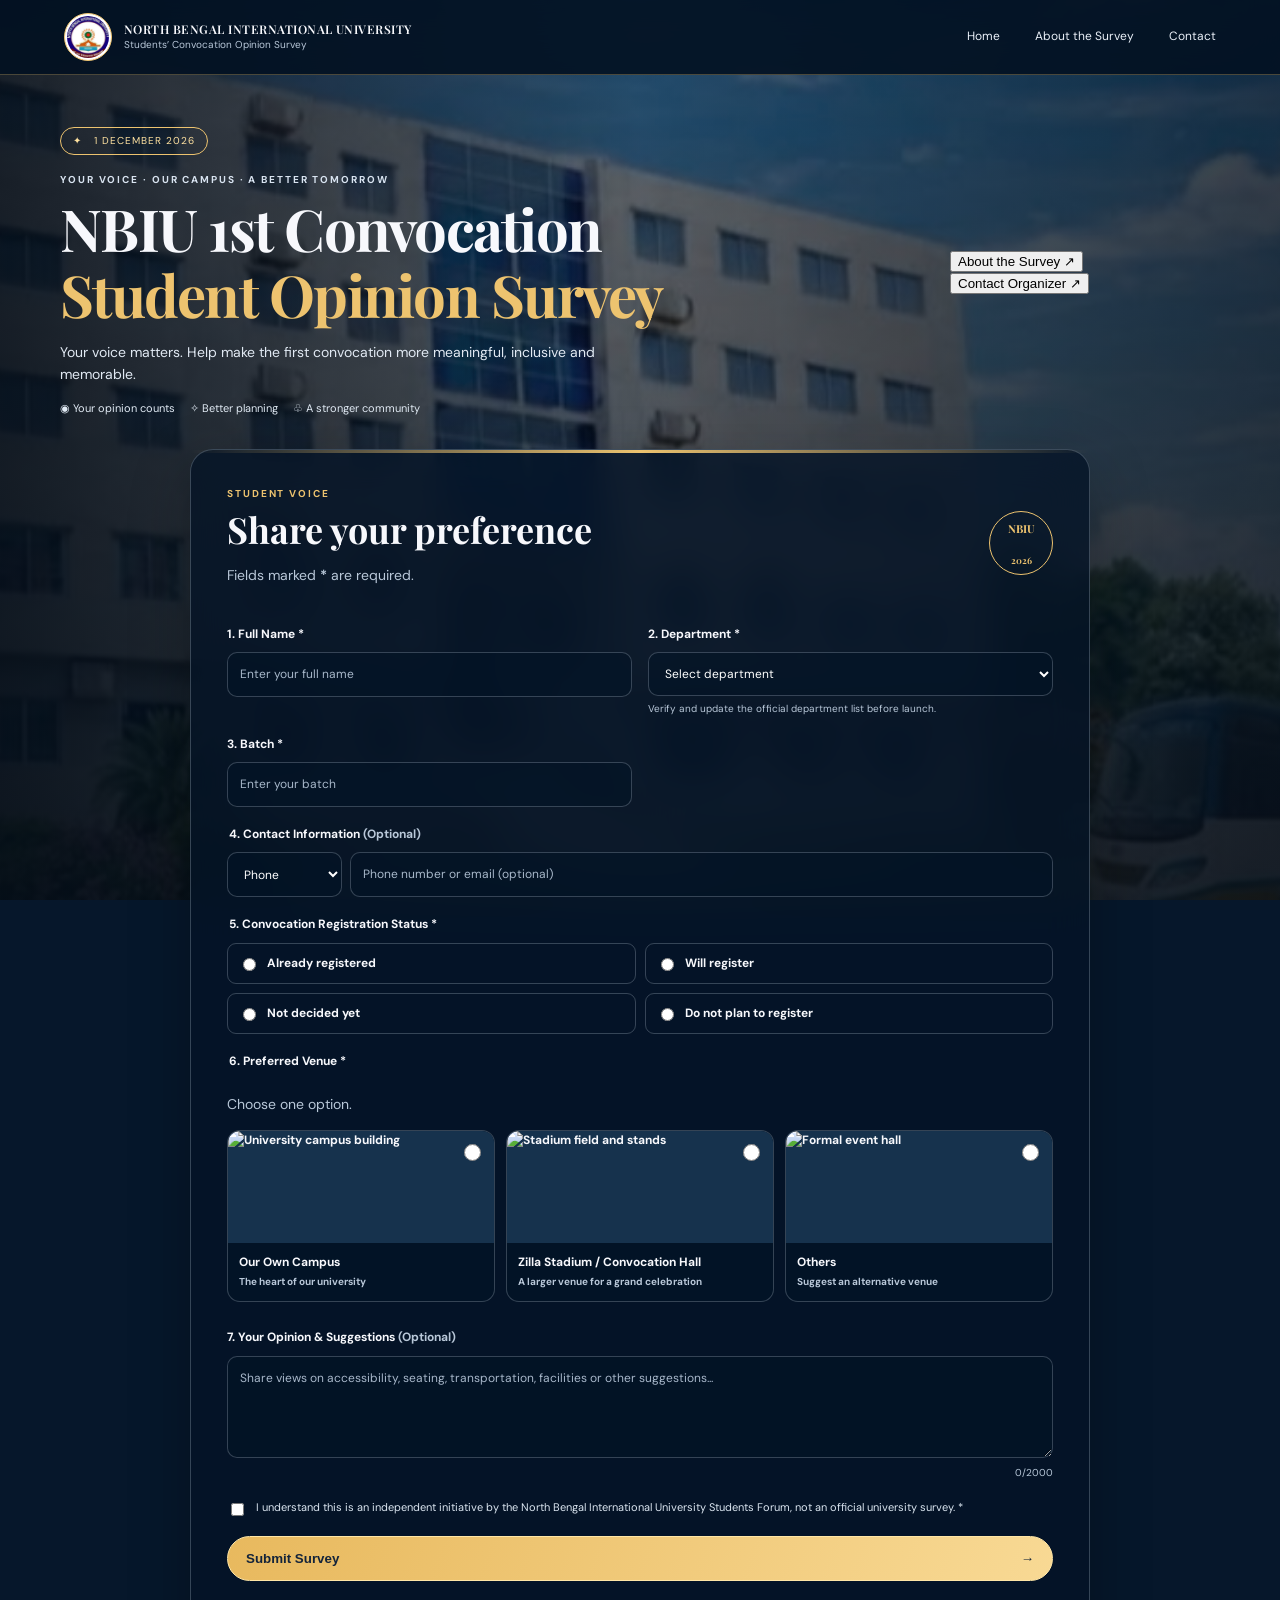
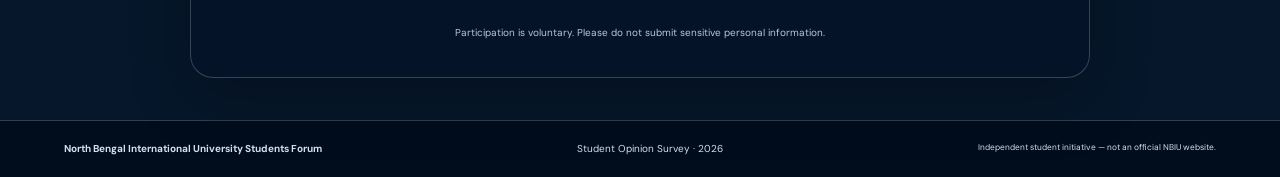
==== commit a9999f31: "Add premium About and Contact popup modules" ====
--- a/index.html
+++ b/index.html
@@ -1 +1 @@
-<!doctype html><html lang="en"><head><meta charset="utf-8"><meta name="viewport" content="width=device-width,initial-scale=1"><meta name="theme-color" content="#06172b"><title>NBIU 1st Convocation — Student Opinion Survey</title><link rel="preconnect" href="https://fonts.googleapis.com"><link href="https://fonts.googleapis.com/css2?family=DM+Sans:wght@400;500;600;700&family=Playfair+Display:wght@600;700&display=swap" rel="stylesheet"><link rel="icon" type="image/jpeg" href="./assets/nbiu-logo.jpg"><link rel="stylesheet" href="./styles.css"><script src="./config.js"></script><script src="https://cdn.jsdelivr.net/npm/@supabase/supabase-js@2"></script><script defer src="./app.js"></script></head><body><div class="backdrop"></div><header><a class="brand" href="#home"><img class="brand-logo" src="./assets/nbiu-logo.jpg" alt="North Bengal International University logo"><span><b>NORTH BENGAL INTERNATIONAL UNIVERSITY</b><small>Students’ Convocation Opinion Survey</small></span></a><nav><a href="#home">Home</a><a href="#about">About the Survey</a><a href="#contact">Contact</a></nav></header><main id="home"><section class="hero"><div><span class="pill">✦ &nbsp; 1 DECEMBER 2026</span><p class="eyebrow">YOUR VOICE · OUR CAMPUS · A BETTER TOMORROW</p><h1>NBIU 1st Convocation<br><em>Student Opinion Survey</em></h1><p class="lead">Your voice matters. Help make the first convocation more meaningful, inclusive and memorable.</p><div class="points"><span>◉ Your opinion counts</span><span>✧ Better planning</span><span>♧ A stronger community</span></div></div><aside class="glass contact" id="contact"><div class="icon">✆</div><h2>Contact</h2><small>Survey Contact Person</small><b>Jannatul Sabira</b><p>Phone: <a href="tel:+8801314092587">+880 1314-092587</a></p><p>WhatsApp: +880 1314-092587</p><a class="whatsapp" href="https://wa.me/8801314092587?text=Hello%2C%20I%20have%20a%20question%20about%20the%20NBIU%20Convocation%20Survey" target="_blank" rel="noopener">Chat on WhatsApp ↗</a></aside></section><section class="form-wrap"><form id="survey-form" class="glass"><div class="form-head"><div><p class="eyebrow gold">STUDENT VOICE</p><h2>Share your preference</h2><p class="muted">Fields marked <b>*</b> are required.</p></div><span class="seal big">NBIU<br><small>2026</small></span></div><div class="grid"><div class="field"><label for="full_name">1. Full Name *</label><input id="full_name" name="full_name" maxlength="120" required autocomplete="name" placeholder="Enter your full name"></div><div class="field"><label for="department">2. Department *</label><select id="department" name="department" required><option value="">Select department</option><option>Law</option><option>Computer Science &amp; Engineering</option><option>Business Administration</option><option>English</option><option>Economics</option><option>Other / Not listed</option></select><small class="hint">Verify and update the official department list before launch.</small></div><div class="field"><label for="batch">3. Batch *</label><input id="batch" name="batch" maxlength="80" required placeholder="Enter your batch"></div></div><fieldset class="field"><legend>4. Contact Information <span class="muted">(Optional)</span></legend><div class="inline"><select id="contact_type" aria-label="Contact type"><option value="phone">Phone</option><option value="email">Email</option></select><input id="contact_value" maxlength="160" placeholder="Phone number or email (optional)"></div></fieldset><fieldset class="field"><legend>5. Convocation Registration Status *</legend><div class="radio-grid"><label><input type="radio" name="registration_status" value="Already registered" required> Already registered</label><label><input type="radio" name="registration_status" value="Will register"> Will register</label><label><input type="radio" name="registration_status" value="Not decided yet"> Not decided yet</label><label><input type="radio" name="registration_status" value="Do not plan to register"> Do not plan to register</label></div></fieldset><fieldset class="field"><legend>6. Preferred Venue *</legend><p class="muted">Choose one option.</p><div class="venues"><label class="venue"><input type="radio" name="preferred_venue" value="Our Own Campus" required><img src="https://images.unsplash.com/photo-1562774053-701939374585?auto=format&fit=crop&w=900&q=85" alt="University campus building"><span><b>Our Own Campus</b><small>The heart of our university</small></span></label><label class="venue"><input type="radio" name="preferred_venue" value="Zilla Stadium / Convocation Hall" required><img src="https://images.unsplash.com/photo-1522778119026-d647f0596c20?auto=format&fit=crop&w=900&q=85" alt="Stadium field and stands"><span><b>Zilla Stadium / Convocation Hall</b><small>A larger venue for a grand celebration</small></span></label><label class="venue"><input type="radio" name="preferred_venue" value="Others" required><img src="https://images.unsplash.com/photo-1519167758481-83f550bb49b3?auto=format&fit=crop&w=900&q=85" alt="Formal event hall"><span><b>Others</b><small>Suggest an alternative venue</small></span></label></div></fieldset><div class="field conditional" id="suggested-wrap" hidden><label for="suggested_venue">6a. Suggest Your Preferred Location *</label><input id="suggested_venue" name="suggested_venue" maxlength="200" placeholder="Enter the venue name or location you recommend"><small class="hint">Required only when “Others” is selected.</small></div><div class="field"><label for="opinion_suggestions">7. Your Opinion &amp; Suggestions <span class="muted">(Optional)</span></label><textarea id="opinion_suggestions" maxlength="2000" rows="4" placeholder="Share views on accessibility, seating, transportation, facilities or other suggestions..."></textarea><small class="counter"><span id="count">0</span>/2000</small></div><label class="consent"><input id="consent" type="checkbox" required><span>I understand this is an independent initiative by the North Bengal International University Students Forum, not an official university survey. *</span></label><button id="submit-btn" class="submit" type="submit"><span>Submit Survey</span><b>→</b></button><p id="status" role="status" aria-live="polite"></p><small class="privacy">Participation is voluntary. Please do not submit sensitive personal information.</small></form></section><section id="about" class="glass about"><p class="eyebrow gold">ABOUT THIS INITIATIVE</p><h2>A milestone shaped by student voices.</h2><p>North Bengal International University’s first convocation is an important milestone in the university community’s journey. It is an opportunity to recognize the hard work, achievements and dedication of graduating students, and to bring students, faculty, families and guests together for a memorable occasion.</p><p>This student opinion survey has a focused purpose: to understand students’ preferences regarding the venue for the first convocation, expected to take place on 1 December 2026. Students may indicate whether they prefer the university’s own campus, Zilla Stadium / Convocation Hall, or another suitable location. Those proposing an alternative venue will be asked to name their suggested place in a separate field. A separate optional comments box is available for broader views and suggestions.</p><p>Venue choice can affect accessibility, seating capacity, transportation, safety, facilities, cost and the overall experience for students and guests. Gathering feedback in a structured way can help the student community understand preferences and identify the practical considerations that matter most. Responses may be summarized and presented to relevant university representatives for discussion; the survey does not determine the final venue and does not guarantee a particular outcome.</p><p><b>Transparency notice:</b> This is not an official website or official survey of North Bengal International University. It is an independent student initiative organized by the <b>North Bengal International University Students Forum</b>. Participation is voluntary. Please provide accurate information and avoid sharing sensitive personal details.</p></section></main><footer><b>North Bengal International University Students Forum</b><span>Student Opinion Survey · 2026</span><small>Independent student initiative — not an official NBIU website.</small></footer><div id="success" class="overlay" hidden><div class="glass success"><div class="check">✓</div><p class="eyebrow gold">RESPONSE RECEIVED</p><h2>Thank you!</h2><p>Your response has been submitted successfully.</p><button id="back" class="submit">Back to survey →</button></div></div></body></html>+<!doctype html><html lang="en"><head><meta charset="utf-8"><meta name="viewport" content="width=device-width,initial-scale=1"><meta name="theme-color" content="#06172b"><title>NBIU 1st Convocation — Student Opinion Survey</title><link rel="preconnect" href="https://fonts.googleapis.com"><link href="https://fonts.googleapis.com/css2?family=DM+Sans:wght@400;500;600;700&family=Playfair+Display:wght@600;700&display=swap" rel="stylesheet"><link rel="icon" type="image/jpeg" href="./assets/nbiu-logo.jpg"><link rel="stylesheet" href="./styles.css"><script src="./config.js"></script><script src="https://cdn.jsdelivr.net/npm/@supabase/supabase-js@2"></script><script defer src="./app.js"></script></head><body><div class="backdrop"></div><header><a class="brand" href="#home"><img class="brand-logo" src="./assets/nbiu-logo.jpg" alt="North Bengal International University logo"><span><b>NORTH BENGAL INTERNATIONAL UNIVERSITY</b><small>Students’ Convocation Opinion Survey</small></span></a><nav><a href="#home">Home</a><a href="#about" data-modal-open="about-modal">About the Survey</a><a href="#contact" data-modal-open="contact-modal">Contact</a></nav></header><main id="home"><section class="hero"><div><span class="pill">✦ &nbsp; 1 DECEMBER 2026</span><p class="eyebrow">YOUR VOICE · OUR CAMPUS · A BETTER TOMORROW</p><h1>NBIU 1st Convocation<br><em>Student Opinion Survey</em></h1><p class="lead">Your voice matters. Help make the first convocation more meaningful, inclusive and memorable.</p><div class="points"><span>◉ Your opinion counts</span><span>✧ Better planning</span><span>♧ A stronger community</span></div></div><div class="hero-actions"><button class="info-link" type="button" data-modal-open="about-modal">About the Survey <span>↗</span></button><button class="info-link" type="button" data-modal-open="contact-modal">Contact Organizer <span>↗</span></button></div></section><section class="form-wrap"><form id="survey-form" class="glass"><div class="form-head"><div><p class="eyebrow gold">STUDENT VOICE</p><h2>Share your preference</h2><p class="muted">Fields marked <b>*</b> are required.</p></div><span class="seal big">NBIU<br><small>2026</small></span></div><div class="grid"><div class="field"><label for="full_name">1. Full Name *</label><input id="full_name" name="full_name" maxlength="120" required autocomplete="name" placeholder="Enter your full name"></div><div class="field"><label for="department">2. Department *</label><select id="department" name="department" required><option value="">Select department</option><option>Law</option><option>Computer Science &amp; Engineering</option><option>Business Administration</option><option>English</option><option>Economics</option><option>Other / Not listed</option></select><small class="hint">Verify and update the official department list before launch.</small></div><div class="field"><label for="batch">3. Batch *</label><input id="batch" name="batch" maxlength="80" required placeholder="Enter your batch"></div></div><fieldset class="field"><legend>4. Contact Information <span class="muted">(Optional)</span></legend><div class="inline"><select id="contact_type" aria-label="Contact type"><option value="phone">Phone</option><option value="email">Email</option></select><input id="contact_value" maxlength="160" placeholder="Phone number or email (optional)"></div></fieldset><fieldset class="field"><legend>5. Convocation Registration Status *</legend><div class="radio-grid"><label><input type="radio" name="registration_status" value="Already registered" required> Already registered</label><label><input type="radio" name="registration_status" value="Will register"> Will register</label><label><input type="radio" name="registration_status" value="Not decided yet"> Not decided yet</label><label><input type="radio" name="registration_status" value="Do not plan to register"> Do not plan to register</label></div></fieldset><fieldset class="field"><legend>6. Preferred Venue *</legend><p class="muted">Choose one option.</p><div class="venues"><label class="venue"><input type="radio" name="preferred_venue" value="Our Own Campus" required><img src="https://images.unsplash.com/photo-1562774053-701939374585?auto=format&fit=crop&w=900&q=85" alt="University campus building"><span><b>Our Own Campus</b><small>The heart of our university</small></span></label><label class="venue"><input type="radio" name="preferred_venue" value="Zilla Stadium / Convocation Hall" required><img src="https://images.unsplash.com/photo-1522778119026-d647f0596c20?auto=format&fit=crop&w=900&q=85" alt="Stadium field and stands"><span><b>Zilla Stadium / Convocation Hall</b><small>A larger venue for a grand celebration</small></span></label><label class="venue"><input type="radio" name="preferred_venue" value="Others" required><img src="https://images.unsplash.com/photo-1519167758481-83f550bb49b3?auto=format&fit=crop&w=900&q=85" alt="Formal event hall"><span><b>Others</b><small>Suggest an alternative venue</small></span></label></div></fieldset><div class="field conditional" id="suggested-wrap" hidden><label for="suggested_venue">6a. Suggest Your Preferred Location *</label><input id="suggested_venue" name="suggested_venue" maxlength="200" placeholder="Enter the venue name or location you recommend"><small class="hint">Required only when “Others” is selected.</small></div><div class="field"><label for="opinion_suggestions">7. Your Opinion &amp; Suggestions <span class="muted">(Optional)</span></label><textarea id="opinion_suggestions" maxlength="2000" rows="4" placeholder="Share views on accessibility, seating, transportation, facilities or other suggestions..."></textarea><small class="counter"><span id="count">0</span>/2000</small></div><label class="consent"><input id="consent" type="checkbox" required><span>I understand this is an independent initiative by the North Bengal International University Students Forum, not an official university survey. *</span></label><button id="submit-btn" class="submit" type="submit"><span>Submit Survey</span><b>→</b></button><p id="status" role="status" aria-live="polite"></p><small class="privacy">Participation is voluntary. Please do not submit sensitive personal information.</small></form></section></main><footer><b>North Bengal International University Students Forum</b><span>Student Opinion Survey · 2026</span><small>Independent student initiative — not an official NBIU website.</small></footer><div class="modal-overlay" id="about-modal" hidden><section class="glass modal-panel" role="dialog" aria-modal="true" aria-labelledby="about-modal-title"><button class="modal-close" type="button" aria-label="Close dialog">×</button><div class="modal-copy"><p class="eyebrow gold">ABOUT THIS INITIATIVE</p><h2 id="about-modal-title">A milestone shaped by student voices.</h2><p>North Bengal International University’s first convocation is an important milestone in the university community’s journey. It is an opportunity to recognize the hard work, achievements and dedication of graduating students, and to bring students, faculty, families and guests together for a memorable occasion.</p><p>This student opinion survey has a focused purpose: to understand students’ preferences regarding the venue for the first convocation, expected to take place on 1 December 2026. Students may indicate whether they prefer the university’s own campus, Zilla Stadium / Convocation Hall, or another suitable location. Those proposing an alternative venue will be asked to name their suggested place in a separate field. A separate optional comments box is available for broader views and suggestions.</p><p>Venue choice can affect accessibility, seating capacity, transportation, safety, facilities, cost and the overall experience for students and guests. Gathering feedback in a structured way can help the student community understand preferences and identify the practical considerations that matter most. Responses may be summarized and presented to relevant university representatives for discussion; the survey does not determine the final venue and does not guarantee a particular outcome.</p><p><b>Transparency notice:</b> This is not an official website or official survey of North Bengal International University. It is an independent student initiative organized by the <b>North Bengal International University Students Forum</b>. Participation is voluntary. Please provide accurate information and avoid sharing sensitive personal details.</p></div></section></div><div class="modal-overlay" id="contact-modal" hidden><section class="glass modal-panel contact-modal-panel" role="dialog" aria-modal="true" aria-labelledby="contact-modal-title"><button class="modal-close" type="button" aria-label="Close dialog">×</button><div class="icon">✆</div><p class="eyebrow gold">WE’RE HERE TO HELP</p><h2 id="contact-modal-title">Contact the Organizer</h2><p class="muted">Survey Contact Person</p><h3>Jannatul Sabira</h3><p>Phone: <a href="tel:+8801314092587">+880 1314-092587</a></p><p>WhatsApp: <a href="https://wa.me/8801314092587" target="_blank" rel="noopener">+880 1314-092587</a></p><a class="whatsapp" href="https://wa.me/8801314092587?text=Hello%2C%20I%20have%20a%20question%20about%20the%20NBIU%20Convocation%20Survey" target="_blank" rel="noopener">Chat on WhatsApp ↗</a></section></div><div id="success" class="overlay" hidden><div class="glass success"><div class="check">✓</div><p class="eyebrow gold">RESPONSE RECEIVED</p><h2>Thank you!</h2><p>Your response has been submitted successfully.</p><button id="back" class="submit">Back to survey →</button></div></div></body></html>
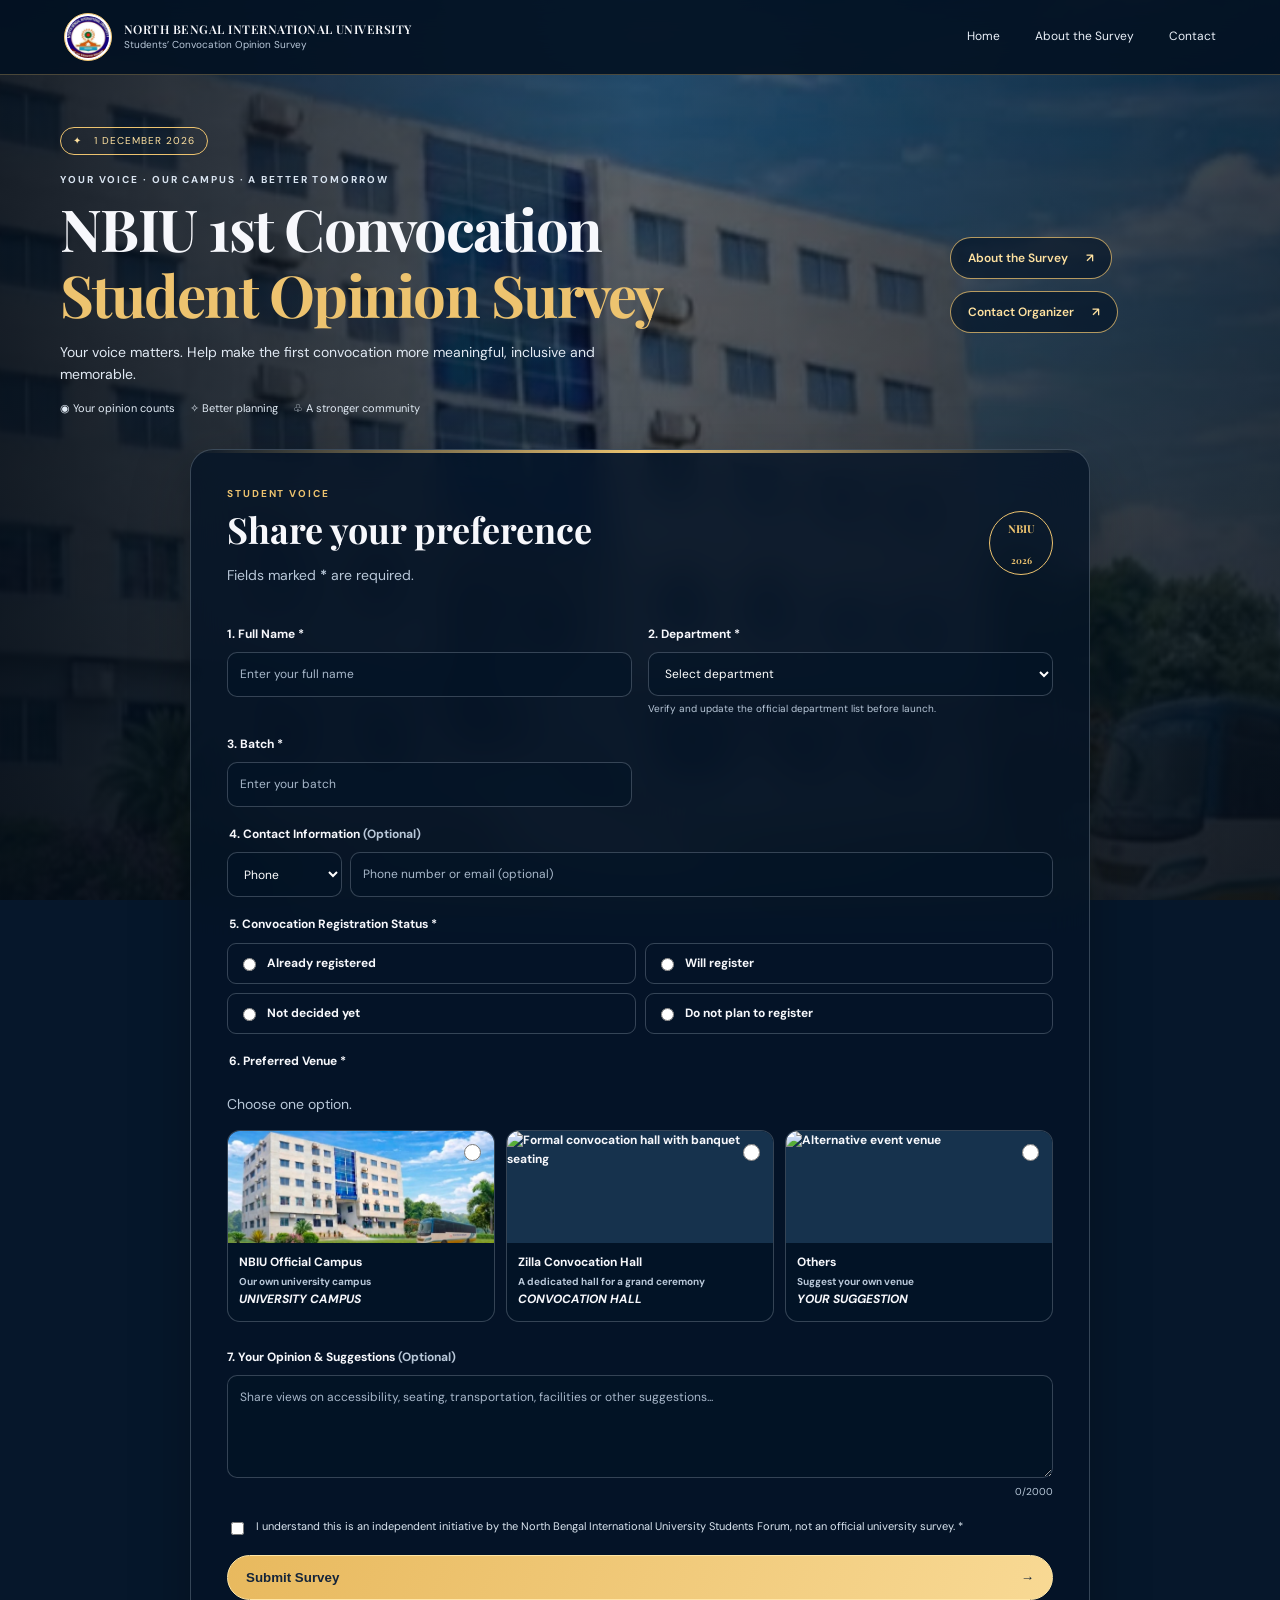
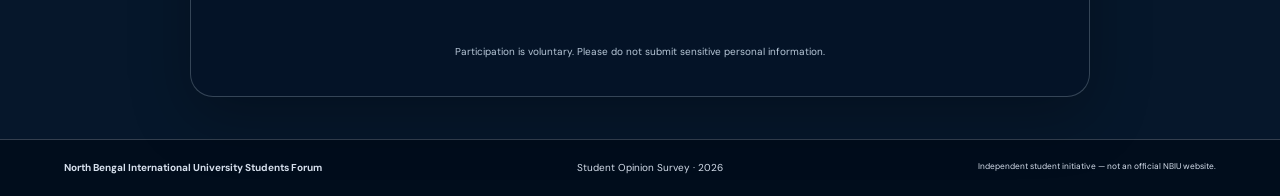
==== commit 28504bb5: "Refine venue cards and custom Others suggestion field" ====
--- a/index.html
+++ b/index.html
@@ -1 +1 @@
-<!doctype html><html lang="en"><head><meta charset="utf-8"><meta name="viewport" content="width=device-width,initial-scale=1"><meta name="theme-color" content="#06172b"><title>NBIU 1st Convocation — Student Opinion Survey</title><link rel="preconnect" href="https://fonts.googleapis.com"><link href="https://fonts.googleapis.com/css2?family=DM+Sans:wght@400;500;600;700&family=Playfair+Display:wght@600;700&display=swap" rel="stylesheet"><link rel="icon" type="image/jpeg" href="./assets/nbiu-logo.jpg"><link rel="stylesheet" href="./styles.css"><script src="./config.js"></script><script src="https://cdn.jsdelivr.net/npm/@supabase/supabase-js@2"></script><script defer src="./app.js"></script></head><body><div class="backdrop"></div><header><a class="brand" href="#home"><img class="brand-logo" src="./assets/nbiu-logo.jpg" alt="North Bengal International University logo"><span><b>NORTH BENGAL INTERNATIONAL UNIVERSITY</b><small>Students’ Convocation Opinion Survey</small></span></a><nav><a href="#home">Home</a><a href="#about" data-modal-open="about-modal">About the Survey</a><a href="#contact" data-modal-open="contact-modal">Contact</a></nav></header><main id="home"><section class="hero"><div><span class="pill">✦ &nbsp; 1 DECEMBER 2026</span><p class="eyebrow">YOUR VOICE · OUR CAMPUS · A BETTER TOMORROW</p><h1>NBIU 1st Convocation<br><em>Student Opinion Survey</em></h1><p class="lead">Your voice matters. Help make the first convocation more meaningful, inclusive and memorable.</p><div class="points"><span>◉ Your opinion counts</span><span>✧ Better planning</span><span>♧ A stronger community</span></div></div><div class="hero-actions"><button class="info-link" type="button" data-modal-open="about-modal">About the Survey <span>↗</span></button><button class="info-link" type="button" data-modal-open="contact-modal">Contact Organizer <span>↗</span></button></div></section><section class="form-wrap"><form id="survey-form" class="glass"><div class="form-head"><div><p class="eyebrow gold">STUDENT VOICE</p><h2>Share your preference</h2><p class="muted">Fields marked <b>*</b> are required.</p></div><span class="seal big">NBIU<br><small>2026</small></span></div><div class="grid"><div class="field"><label for="full_name">1. Full Name *</label><input id="full_name" name="full_name" maxlength="120" required autocomplete="name" placeholder="Enter your full name"></div><div class="field"><label for="department">2. Department *</label><select id="department" name="department" required><option value="">Select department</option><option>Law</option><option>Computer Science &amp; Engineering</option><option>Business Administration</option><option>English</option><option>Economics</option><option>Other / Not listed</option></select><small class="hint">Verify and update the official department list before launch.</small></div><div class="field"><label for="batch">3. Batch *</label><input id="batch" name="batch" maxlength="80" required placeholder="Enter your batch"></div></div><fieldset class="field"><legend>4. Contact Information <span class="muted">(Optional)</span></legend><div class="inline"><select id="contact_type" aria-label="Contact type"><option value="phone">Phone</option><option value="email">Email</option></select><input id="contact_value" maxlength="160" placeholder="Phone number or email (optional)"></div></fieldset><fieldset class="field"><legend>5. Convocation Registration Status *</legend><div class="radio-grid"><label><input type="radio" name="registration_status" value="Already registered" required> Already registered</label><label><input type="radio" name="registration_status" value="Will register"> Will register</label><label><input type="radio" name="registration_status" value="Not decided yet"> Not decided yet</label><label><input type="radio" name="registration_status" value="Do not plan to register"> Do not plan to register</label></div></fieldset><fieldset class="field"><legend>6. Preferred Venue *</legend><p class="muted">Choose one option.</p><div class="venues"><label class="venue"><input type="radio" name="preferred_venue" value="Our Own Campus" required><img src="https://images.unsplash.com/photo-1562774053-701939374585?auto=format&fit=crop&w=900&q=85" alt="University campus building"><span><b>Our Own Campus</b><small>The heart of our university</small></span></label><label class="venue"><input type="radio" name="preferred_venue" value="Zilla Stadium / Convocation Hall" required><img src="https://images.unsplash.com/photo-1522778119026-d647f0596c20?auto=format&fit=crop&w=900&q=85" alt="Stadium field and stands"><span><b>Zilla Stadium / Convocation Hall</b><small>A larger venue for a grand celebration</small></span></label><label class="venue"><input type="radio" name="preferred_venue" value="Others" required><img src="https://images.unsplash.com/photo-1519167758481-83f550bb49b3?auto=format&fit=crop&w=900&q=85" alt="Formal event hall"><span><b>Others</b><small>Suggest an alternative venue</small></span></label></div></fieldset><div class="field conditional" id="suggested-wrap" hidden><label for="suggested_venue">6a. Suggest Your Preferred Location *</label><input id="suggested_venue" name="suggested_venue" maxlength="200" placeholder="Enter the venue name or location you recommend"><small class="hint">Required only when “Others” is selected.</small></div><div class="field"><label for="opinion_suggestions">7. Your Opinion &amp; Suggestions <span class="muted">(Optional)</span></label><textarea id="opinion_suggestions" maxlength="2000" rows="4" placeholder="Share views on accessibility, seating, transportation, facilities or other suggestions..."></textarea><small class="counter"><span id="count">0</span>/2000</small></div><label class="consent"><input id="consent" type="checkbox" required><span>I understand this is an independent initiative by the North Bengal International University Students Forum, not an official university survey. *</span></label><button id="submit-btn" class="submit" type="submit"><span>Submit Survey</span><b>→</b></button><p id="status" role="status" aria-live="polite"></p><small class="privacy">Participation is voluntary. Please do not submit sensitive personal information.</small></form></section></main><footer><b>North Bengal International University Students Forum</b><span>Student Opinion Survey · 2026</span><small>Independent student initiative — not an official NBIU website.</small></footer><div class="modal-overlay" id="about-modal" hidden><section class="glass modal-panel" role="dialog" aria-modal="true" aria-labelledby="about-modal-title"><button class="modal-close" type="button" aria-label="Close dialog">×</button><div class="modal-copy"><p class="eyebrow gold">ABOUT THIS INITIATIVE</p><h2 id="about-modal-title">A milestone shaped by student voices.</h2><p>North Bengal International University’s first convocation is an important milestone in the university community’s journey. It is an opportunity to recognize the hard work, achievements and dedication of graduating students, and to bring students, faculty, families and guests together for a memorable occasion.</p><p>This student opinion survey has a focused purpose: to understand students’ preferences regarding the venue for the first convocation, expected to take place on 1 December 2026. Students may indicate whether they prefer the university’s own campus, Zilla Stadium / Convocation Hall, or another suitable location. Those proposing an alternative venue will be asked to name their suggested place in a separate field. A separate optional comments box is available for broader views and suggestions.</p><p>Venue choice can affect accessibility, seating capacity, transportation, safety, facilities, cost and the overall experience for students and guests. Gathering feedback in a structured way can help the student community understand preferences and identify the practical considerations that matter most. Responses may be summarized and presented to relevant university representatives for discussion; the survey does not determine the final venue and does not guarantee a particular outcome.</p><p><b>Transparency notice:</b> This is not an official website or official survey of North Bengal International University. It is an independent student initiative organized by the <b>North Bengal International University Students Forum</b>. Participation is voluntary. Please provide accurate information and avoid sharing sensitive personal details.</p></div></section></div><div class="modal-overlay" id="contact-modal" hidden><section class="glass modal-panel contact-modal-panel" role="dialog" aria-modal="true" aria-labelledby="contact-modal-title"><button class="modal-close" type="button" aria-label="Close dialog">×</button><div class="icon">✆</div><p class="eyebrow gold">WE’RE HERE TO HELP</p><h2 id="contact-modal-title">Contact the Organizer</h2><p class="muted">Survey Contact Person</p><h3>Jannatul Sabira</h3><p>Phone: <a href="tel:+8801314092587">+880 1314-092587</a></p><p>WhatsApp: <a href="https://wa.me/8801314092587" target="_blank" rel="noopener">+880 1314-092587</a></p><a class="whatsapp" href="https://wa.me/8801314092587?text=Hello%2C%20I%20have%20a%20question%20about%20the%20NBIU%20Convocation%20Survey" target="_blank" rel="noopener">Chat on WhatsApp ↗</a></section></div><div id="success" class="overlay" hidden><div class="glass success"><div class="check">✓</div><p class="eyebrow gold">RESPONSE RECEIVED</p><h2>Thank you!</h2><p>Your response has been submitted successfully.</p><button id="back" class="submit">Back to survey →</button></div></div></body></html>+<!doctype html><html lang="en"><head><meta charset="utf-8"><meta name="viewport" content="width=device-width,initial-scale=1"><meta name="theme-color" content="#06172b"><title>NBIU 1st Convocation — Student Opinion Survey</title><link rel="preconnect" href="https://fonts.googleapis.com"><link href="https://fonts.googleapis.com/css2?family=DM+Sans:wght@400;500;600;700&family=Playfair+Display:wght@600;700&display=swap" rel="stylesheet"><link rel="icon" type="image/jpeg" href="./assets/nbiu-logo.jpg"><link rel="stylesheet" href="./styles.css"><script src="./config.js"></script><script src="https://cdn.jsdelivr.net/npm/@supabase/supabase-js@2"></script><script defer src="./app.js"></script></head><body><div class="backdrop"></div><header><a class="brand" href="#home"><img class="brand-logo" src="./assets/nbiu-logo.jpg" alt="North Bengal International University logo"><span><b>NORTH BENGAL INTERNATIONAL UNIVERSITY</b><small>Students’ Convocation Opinion Survey</small></span></a><nav><a href="#home">Home</a><a href="#about" data-modal-open="about-modal">About the Survey</a><a href="#contact" data-modal-open="contact-modal">Contact</a></nav></header><main id="home"><section class="hero"><div><span class="pill">✦ &nbsp; 1 DECEMBER 2026</span><p class="eyebrow">YOUR VOICE · OUR CAMPUS · A BETTER TOMORROW</p><h1>NBIU 1st Convocation<br><em>Student Opinion Survey</em></h1><p class="lead">Your voice matters. Help make the first convocation more meaningful, inclusive and memorable.</p><div class="points"><span>◉ Your opinion counts</span><span>✧ Better planning</span><span>♧ A stronger community</span></div></div><div class="hero-actions"><button class="info-link" type="button" data-modal-open="about-modal">About the Survey <span>↗</span></button><button class="info-link" type="button" data-modal-open="contact-modal">Contact Organizer <span>↗</span></button></div></section><section class="form-wrap"><form id="survey-form" class="glass"><div class="form-head"><div><p class="eyebrow gold">STUDENT VOICE</p><h2>Share your preference</h2><p class="muted">Fields marked <b>*</b> are required.</p></div><span class="seal big">NBIU<br><small>2026</small></span></div><div class="grid"><div class="field"><label for="full_name">1. Full Name *</label><input id="full_name" name="full_name" maxlength="120" required autocomplete="name" placeholder="Enter your full name"></div><div class="field"><label for="department">2. Department *</label><select id="department" name="department" required><option value="">Select department</option><option>Law</option><option>Computer Science &amp; Engineering</option><option>Business Administration</option><option>English</option><option>Economics</option><option>Other / Not listed</option></select><small class="hint">Verify and update the official department list before launch.</small></div><div class="field"><label for="batch">3. Batch *</label><input id="batch" name="batch" maxlength="80" required placeholder="Enter your batch"></div></div><fieldset class="field"><legend>4. Contact Information <span class="muted">(Optional)</span></legend><div class="inline"><select id="contact_type" aria-label="Contact type"><option value="phone">Phone</option><option value="email">Email</option></select><input id="contact_value" maxlength="160" placeholder="Phone number or email (optional)"></div></fieldset><fieldset class="field"><legend>5. Convocation Registration Status *</legend><div class="radio-grid"><label><input type="radio" name="registration_status" value="Already registered" required> Already registered</label><label><input type="radio" name="registration_status" value="Will register"> Will register</label><label><input type="radio" name="registration_status" value="Not decided yet"> Not decided yet</label><label><input type="radio" name="registration_status" value="Do not plan to register"> Do not plan to register</label></div></fieldset><fieldset class="field"><legend>6. Preferred Venue *</legend><p class="muted">Choose one option.</p><div class="venues"><label class="venue"><input type="radio" name="preferred_venue" value="NBIU Official Campus" required><img src="./assets/nbiu-campus.jpg" alt="North Bengal International University official campus"><span><b>NBIU Official Campus</b><small>Our own university campus</small><i class="venue-tag">UNIVERSITY CAMPUS</i></span></label><label class="venue"><input type="radio" name="preferred_venue" value="Zilla Stadium / Convocation Hall" required><img src="https://images.unsplash.com/photo-1519167758481-83f550bb49b3?auto=format&fit=crop&w=1000&q=90" alt="Formal convocation hall with banquet seating"><span><b>Zilla Convocation Hall</b><small>A dedicated hall for a grand ceremony</small><i class="venue-tag">CONVOCATION HALL</i></span></label><label class="venue"><input type="radio" name="preferred_venue" value="Others" required><img src="https://images.unsplash.com/photo-1507504031003-b417219a0?auto=format&fit=crop&w=1000&q=90" alt="Alternative event venue"><span><b>Others</b><small>Suggest your own venue</small><i class="venue-tag">YOUR SUGGESTION</i></span></label></div></fieldset><div class="field conditional" id="suggested-wrap" hidden><label for="suggested_venue">6a. Suggest Your Preferred Location *</label><textarea id="suggested_venue" name="suggested_venue" maxlength="300" rows="3" placeholder="Type your suggested venue and why you recommend it…"></textarea><small class="hint">Required only when “Others” is selected.</small></div><div class="field"><label for="opinion_suggestions">7. Your Opinion &amp; Suggestions <span class="muted">(Optional)</span></label><textarea id="opinion_suggestions" maxlength="2000" rows="4" placeholder="Share views on accessibility, seating, transportation, facilities or other suggestions..."></textarea><small class="counter"><span id="count">0</span>/2000</small></div><label class="consent"><input id="consent" type="checkbox" required><span>I understand this is an independent initiative by the North Bengal International University Students Forum, not an official university survey. *</span></label><button id="submit-btn" class="submit" type="submit"><span>Submit Survey</span><b>→</b></button><p id="status" role="status" aria-live="polite"></p><small class="privacy">Participation is voluntary. Please do not submit sensitive personal information.</small></form></section></main><footer><b>North Bengal International University Students Forum</b><span>Student Opinion Survey · 2026</span><small>Independent student initiative — not an official NBIU website.</small></footer><div class="modal-overlay" id="about-modal" hidden><section class="glass modal-panel" role="dialog" aria-modal="true" aria-labelledby="about-modal-title"><button class="modal-close" type="button" aria-label="Close dialog">×</button><div class="modal-copy"><p class="eyebrow gold">ABOUT THIS INITIATIVE</p><h2 id="about-modal-title">A milestone shaped by student voices.</h2><p>North Bengal International University’s first convocation is an important milestone in the university community’s journey. It is an opportunity to recognize the hard work, achievements and dedication of graduating students, and to bring students, faculty, families and guests together for a memorable occasion.</p><p>This student opinion survey has a focused purpose: to understand students’ preferences regarding the venue for the first convocation, expected to take place on 1 December 2026. Students may indicate whether they prefer the university’s own campus, Zilla Stadium / Convocation Hall, or another suitable location. Those proposing an alternative venue will be asked to name their suggested place in a separate field. A separate optional comments box is available for broader views and suggestions.</p><p>Venue choice can affect accessibility, seating capacity, transportation, safety, facilities, cost and the overall experience for students and guests. Gathering feedback in a structured way can help the student community understand preferences and identify the practical considerations that matter most. Responses may be summarized and presented to relevant university representatives for discussion; the survey does not determine the final venue and does not guarantee a particular outcome.</p><p><b>Transparency notice:</b> This is not an official website or official survey of North Bengal International University. It is an independent student initiative organized by the <b>North Bengal International University Students Forum</b>. Participation is voluntary. Please provide accurate information and avoid sharing sensitive personal details.</p></div></section></div><div class="modal-overlay" id="contact-modal" hidden><section class="glass modal-panel contact-modal-panel" role="dialog" aria-modal="true" aria-labelledby="contact-modal-title"><button class="modal-close" type="button" aria-label="Close dialog">×</button><div class="icon">✆</div><p class="eyebrow gold">WE’RE HERE TO HELP</p><h2 id="contact-modal-title">Contact the Organizer</h2><p class="muted">Survey Contact Person</p><h3>Jannatul Sabira</h3><p>Phone: <a href="tel:+8801314092587">+880 1314-092587</a></p><p>WhatsApp: <a href="https://wa.me/8801314092587" target="_blank" rel="noopener">+880 1314-092587</a></p><a class="whatsapp" href="https://wa.me/8801314092587?text=Hello%2C%20I%20have%20a%20question%20about%20the%20NBIU%20Convocation%20Survey" target="_blank" rel="noopener">Chat on WhatsApp ↗</a></section></div><div id="success" class="overlay" hidden><div class="glass success"><div class="check">✓</div><p class="eyebrow gold">RESPONSE RECEIVED</p><h2>Thank you!</h2><p>Your response has been submitted successfully.</p><button id="back" class="submit">Back to survey →</button></div></div></body></html>
--- a/styles.css
+++ b/styles.css
@@ -1 +1,3 @@
-:root{--navy:#06172b;--gold:#edc36f;--text:#f7f8fc;--muted:#b9c8d9;--line:rgba(221,233,247,.23);--glass:rgba(4,20,39,.79)}*{box-sizing:border-box}html{scroll-behavior:smooth;scroll-padding-top:90px}body{margin:0;background:#06172b;color:var(--text);font:14px/1.6 'DM Sans',Arial,sans-serif}.backdrop{position:fixed;inset:0;z-index:-1;background:linear-gradient(90deg,rgba(2,13,27,.9),rgba(3,18,35,.58),rgba(2,13,27,.76)),linear-gradient(0deg,rgba(3,15,29,.6),transparent),url('./assets/nbiu-campus.jpg') center/cover;filter:saturate(.8)}header{position:sticky;top:0;z-index:5;display:flex;justify-content:space-between;align-items:center;gap:22px;padding:13px clamp(16px,5vw,70px);background:rgba(3,17,34,.9);border-bottom:1px solid rgba(237,195,111,.3);backdrop-filter:blur(18px)}.brand-logo{display:block;width:48px;height:48px;object-fit:contain;border-radius:50%;background:#fff;border:1px solid var(--gold);padding:2px;flex-shrink:0}.brand{display:flex;align-items:center;gap:12px;color:inherit;text-decoration:none}.brand b{display:block;font:600 12px 'Playfair Display',serif;letter-spacing:.04em}.brand small{display:block;color:var(--muted);font-size:10px}.seal{display:grid;place-items:center;width:46px;height:46px;border:1px solid var(--gold);border-radius:50%;color:var(--gold);font:700 11px 'Playfair Display',serif;text-align:center}.seal.big{width:64px;height:64px;flex-shrink:0}nav{display:flex;gap:clamp(12px,3vw,35px)}nav a{color:#eaf0f8;text-decoration:none;font-size:12px}nav a:hover{color:var(--gold)}main{width:min(1160px,calc(100% - 30px));margin:auto}.hero{display:grid;grid-template-columns:1fr 270px;gap:26px;align-items:center;padding:52px 0 32px}.pill{display:inline-block;border:1px solid var(--gold);border-radius:30px;padding:5px 12px;color:#ffe2a0;font-size:10px;letter-spacing:.1em}.eyebrow{font-size:10px;letter-spacing:.19em;font-weight:700;color:#d9e4f1;margin:17px 0 8px}.gold{color:var(--gold)}h1,h2{font-family:'Playfair Display',Georgia,serif;line-height:1.13;margin:0}h1{font-size:clamp(34px,5vw,58px);letter-spacing:-.03em}h1 em{font-style:normal;color:var(--gold)}.lead{max-width:570px;color:#e1e9f3;font-size:14px}.points{display:flex;gap:15px;flex-wrap:wrap;color:#e2ebf5;font-size:11px}.glass{background:var(--glass);border:1px solid var(--line);box-shadow:0 20px 60px #0004;backdrop-filter:blur(20px)}.contact{border-radius:18px;padding:20px}.icon{font-size:24px;color:var(--gold)}.contact h2{font-size:22px}.contact small,.muted{color:var(--muted)}.contact p{font-size:12px;margin:10px 0}.contact a{color:white}.whatsapp{display:block;text-align:center;text-decoration:none;background:#08a96c;border-radius:30px;padding:10px;margin-top:15px;font-weight:700;font-size:12px}.form-wrap{display:flex;justify-content:center;margin:0 0 42px}.form-wrap form{width:min(900px,100%);padding:clamp(18px,3.4vw,36px);border-radius:23px;position:relative}.form-wrap form:before{content:'';position:absolute;top:0;left:0;right:0;height:3px;background:linear-gradient(90deg,transparent,var(--gold),transparent)}.form-head{display:flex;justify-content:space-between;align-items:center;gap:20px;margin-bottom:24px}.form-head .eyebrow{margin:0 0 7px}.form-head h2,.about h2{font-size:clamp(26px,3.5vw,36px)}.field{border:0;padding:0;margin:0 0 18px;min-width:0}.field label,.field legend{display:block;font-size:12px;font-weight:700;margin-bottom:8px}.field input:not([type=radio]):not([type=checkbox]),select,textarea{width:100%;font:inherit;font-size:12px;color:#fff;background:#03132699;border:1px solid var(--line);border-radius:10px;padding:12px;outline:none}.field input::placeholder,textarea::placeholder{color:#a8b8ca}.field input:focus,select:focus,textarea:focus{border-color:var(--gold);box-shadow:0 0 0 3px #edc36f1c}select{color-scheme:dark}select option{background:#0b223c}.grid{display:grid;grid-template-columns:1fr 1fr;gap:0 16px}.hint{display:block;font-size:10px;color:var(--muted);margin-top:5px}.inline{display:grid;grid-template-columns:115px 1fr;gap:8px}.radio-grid{display:grid;grid-template-columns:1fr 1fr;gap:9px}.radio-grid label{display:flex;align-items:center;gap:8px;border:1px solid var(--line);padding:10px;border-radius:9px;margin:0}.radio-grid label:has(input:checked){border-color:var(--gold);background:#edc36f12}input[type=radio],input[type=checkbox]{accent-color:var(--gold)}.venues{display:grid;grid-template-columns:repeat(3,minmax(0,1fr));gap:11px;margin-top:10px}.venue{position:relative;overflow:hidden;border:1px solid var(--line);border-radius:13px;background:#03132688;cursor:pointer}.venue:has(input:checked){border-color:var(--gold);box-shadow:0 0 0 1px var(--gold),0 8px 25px #edc36f18}.venue input{position:absolute;top:10px;right:10px;z-index:2;width:17px;height:17px}.venue img{width:100%;height:112px;object-fit:cover;display:block;background:#16324d}.venue span{display:block;padding:11px}.venue b{display:block;font-size:12px;line-height:1.4}.venue small{display:block;color:var(--muted);font-size:10px;margin-top:4px}.conditional{padding:14px;border:1px solid #edc36f88;border-radius:12px;background:#edc36f0b}.conditional[hidden],.overlay[hidden]{display:none}.counter{display:block;text-align:right;font-size:10px;color:var(--muted)}.consent{display:flex;gap:9px;font-size:11px;color:#dce6f1;margin:3px 0 17px}.consent input{margin-top:4px}.submit{display:flex;width:100%;align-items:center;justify-content:space-between;padding:14px 18px;border:1px solid #ffe6a6;border-radius:40px;background:linear-gradient(110deg,#e8b95e,#f8d994);color:#14243a;font-weight:700;cursor:pointer}.submit:disabled{opacity:.6;cursor:wait}#status{min-height:20px;font-size:12px}#status.error{color:#ffadad}#status.success{color:#9af0c1}.privacy{display:block;text-align:center;color:var(--muted);font-size:10px}.about{max-width:900px;padding:clamp(22px,4vw,40px);border-radius:18px;margin-bottom:40px}.about p{font-size:13px;line-height:1.85;color:#d8e3ef}footer{display:flex;justify-content:space-between;flex-wrap:wrap;gap:10px;padding:20px clamp(16px,5vw,70px);background:#020d1be8;border-top:1px solid var(--line);font-size:10px;color:#d7e1ee}.overlay{position:fixed;inset:0;z-index:20;display:grid;place-items:center;padding:20px;background:#000b;backdrop-filter:blur(12px)}.success{width:min(420px,100%);padding:32px;border-radius:20px;text-align:center}.success h2{font-size:36px}.success p:not(.eyebrow){color:#d6e1ee}.check{width:55px;height:55px;display:grid;place-items:center;border:1px solid var(--gold);border-radius:50%;margin:0 auto 15px;color:var(--gold);font-size:28px}@media(max-width:800px){header{align-items:flex-start;flex-direction:column;gap:10px}nav{width:100%;justify-content:space-between}.hero{grid-template-columns:1fr;padding-top:32px}.contact{max-width:430px}.venue img{height:90px}}@media(max-width:560px){header{padding:12px}.brand b{font-size:10px}.brand small{font-size:9px}nav a{font-size:11px}main{width:calc(100% - 20px)}.hero{padding-top:27px}.points{gap:9px}.form-wrap form{padding:17px 13px}.grid,.radio-grid{grid-template-columns:1fr}.venues{grid-template-columns:1fr}.venue{display:grid;grid-template-columns:110px 1fr;min-height:95px}.venue img{height:100%;min-height:95px}.venue span{align-self:center}.venue input{top:7px;right:7px}.inline{grid-template-columns:95px 1fr}.footer{flex-direction:column}}@media(prefers-reduced-motion:reduce){html{scroll-behavior:auto}}+:root{--navy:#06172b;--gold:#edc36f;--text:#f7f8fc;--muted:#b9c8d9;--line:rgba(221,233,247,.23);--glass:rgba(4,20,39,.79)}*{box-sizing:border-box}html{scroll-behavior:smooth;scroll-padding-top:90px}body{margin:0;background:#06172b;color:var(--text);font:14px/1.6 'DM Sans',Arial,sans-serif}.backdrop{position:fixed;inset:0;z-index:-1;background:linear-gradient(90deg,rgba(2,13,27,.9),rgba(3,18,35,.58),rgba(2,13,27,.76)),linear-gradient(0deg,rgba(3,15,29,.6),transparent),url('./assets/nbiu-campus.jpg') center/cover;filter:saturate(.8)}header{position:sticky;top:0;z-index:5;display:flex;justify-content:space-between;align-items:center;gap:22px;padding:13px clamp(16px,5vw,70px);background:rgba(3,17,34,.9);border-bottom:1px solid rgba(237,195,111,.3);backdrop-filter:blur(18px)}.brand-logo{display:block;width:48px;height:48px;object-fit:contain;border-radius:50%;background:#fff;border:1px solid var(--gold);padding:2px;flex-shrink:0}.brand{display:flex;align-items:center;gap:12px;color:inherit;text-decoration:none}.brand b{display:block;font:600 12px 'Playfair Display',serif;letter-spacing:.04em}.brand small{display:block;color:var(--muted);font-size:10px}.seal{display:grid;place-items:center;width:46px;height:46px;border:1px solid var(--gold);border-radius:50%;color:var(--gold);font:700 11px 'Playfair Display',serif;text-align:center}.seal.big{width:64px;height:64px;flex-shrink:0}nav{display:flex;gap:clamp(12px,3vw,35px)}nav a{color:#eaf0f8;text-decoration:none;font-size:12px}nav a:hover{color:var(--gold)}main{width:min(1160px,calc(100% - 30px));margin:auto}.hero{display:grid;grid-template-columns:1fr 270px;gap:26px;align-items:center;padding:52px 0 32px}.pill{display:inline-block;border:1px solid var(--gold);border-radius:30px;padding:5px 12px;color:#ffe2a0;font-size:10px;letter-spacing:.1em}.eyebrow{font-size:10px;letter-spacing:.19em;font-weight:700;color:#d9e4f1;margin:17px 0 8px}.gold{color:var(--gold)}h1,h2{font-family:'Playfair Display',Georgia,serif;line-height:1.13;margin:0}h1{font-size:clamp(34px,5vw,58px);letter-spacing:-.03em}h1 em{font-style:normal;color:var(--gold)}.lead{max-width:570px;color:#e1e9f3;font-size:14px}.points{display:flex;gap:15px;flex-wrap:wrap;color:#e2ebf5;font-size:11px}.glass{background:var(--glass);border:1px solid var(--line);box-shadow:0 20px 60px #0004;backdrop-filter:blur(20px)}.contact{border-radius:18px;padding:20px}.icon{font-size:24px;color:var(--gold)}.contact h2{font-size:22px}.contact small,.muted{color:var(--muted)}.contact p{font-size:12px;margin:10px 0}.contact a{color:white}.whatsapp{display:block;text-align:center;text-decoration:none;background:#08a96c;border-radius:30px;padding:10px;margin-top:15px;font-weight:700;font-size:12px}.form-wrap{display:flex;justify-content:center;margin:0 0 42px}.form-wrap form{width:min(900px,100%);padding:clamp(18px,3.4vw,36px);border-radius:23px;position:relative}.form-wrap form:before{content:'';position:absolute;top:0;left:0;right:0;height:3px;background:linear-gradient(90deg,transparent,var(--gold),transparent)}.form-head{display:flex;justify-content:space-between;align-items:center;gap:20px;margin-bottom:24px}.form-head .eyebrow{margin:0 0 7px}.form-head h2,.about h2{font-size:clamp(26px,3.5vw,36px)}.field{border:0;padding:0;margin:0 0 18px;min-width:0}.field label,.field legend{display:block;font-size:12px;font-weight:700;margin-bottom:8px}.field input:not([type=radio]):not([type=checkbox]),select,textarea{width:100%;font:inherit;font-size:12px;color:#fff;background:#03132699;border:1px solid var(--line);border-radius:10px;padding:12px;outline:none}.field input::placeholder,textarea::placeholder{color:#a8b8ca}.field input:focus,select:focus,textarea:focus{border-color:var(--gold);box-shadow:0 0 0 3px #edc36f1c}select{color-scheme:dark}select option{background:#0b223c}.grid{display:grid;grid-template-columns:1fr 1fr;gap:0 16px}.hint{display:block;font-size:10px;color:var(--muted);margin-top:5px}.inline{display:grid;grid-template-columns:115px 1fr;gap:8px}.radio-grid{display:grid;grid-template-columns:1fr 1fr;gap:9px}.radio-grid label{display:flex;align-items:center;gap:8px;border:1px solid var(--line);padding:10px;border-radius:9px;margin:0}.radio-grid label:has(input:checked){border-color:var(--gold);background:#edc36f12}input[type=radio],input[type=checkbox]{accent-color:var(--gold)}.venues{display:grid;grid-template-columns:repeat(3,minmax(0,1fr));gap:11px;margin-top:10px}.venue{position:relative;overflow:hidden;border:1px solid var(--line);border-radius:13px;background:#03132688;cursor:pointer}.venue:has(input:checked){border-color:var(--gold);box-shadow:0 0 0 1px var(--gold),0 8px 25px #edc36f18}.venue input{position:absolute;top:10px;right:10px;z-index:2;width:17px;height:17px}.venue img{width:100%;height:112px;object-fit:cover;display:block;background:#16324d}.venue span{display:block;padding:11px}.venue b{display:block;font-size:12px;line-height:1.4}.venue small{display:block;color:var(--muted);font-size:10px;margin-top:4px}.conditional{padding:14px;border:1px solid #edc36f88;border-radius:12px;background:#edc36f0b}.conditional[hidden],.overlay[hidden]{display:none}.counter{display:block;text-align:right;font-size:10px;color:var(--muted)}.consent{display:flex;gap:9px;font-size:11px;color:#dce6f1;margin:3px 0 17px}.consent input{margin-top:4px}.submit{display:flex;width:100%;align-items:center;justify-content:space-between;padding:14px 18px;border:1px solid #ffe6a6;border-radius:40px;background:linear-gradient(110deg,#e8b95e,#f8d994);color:#14243a;font-weight:700;cursor:pointer}.submit:disabled{opacity:.6;cursor:wait}#status{min-height:20px;font-size:12px}#status.error{color:#ffadad}#status.success{color:#9af0c1}.privacy{display:block;text-align:center;color:var(--muted);font-size:10px}.about{max-width:900px;padding:clamp(22px,4vw,40px);border-radius:18px;margin-bottom:40px}.about p{font-size:13px;line-height:1.85;color:#d8e3ef}footer{display:flex;justify-content:space-between;flex-wrap:wrap;gap:10px;padding:20px clamp(16px,5vw,70px);background:#020d1be8;border-top:1px solid var(--line);font-size:10px;color:#d7e1ee}.overlay{position:fixed;inset:0;z-index:20;display:grid;place-items:center;padding:20px;background:#000b;backdrop-filter:blur(12px)}.success{width:min(420px,100%);padding:32px;border-radius:20px;text-align:center}.success h2{font-size:36px}.success p:not(.eyebrow){color:#d6e1ee}.check{width:55px;height:55px;display:grid;place-items:center;border:1px solid var(--gold);border-radius:50%;margin:0 auto 15px;color:var(--gold);font-size:28px}@media(max-width:800px){header{align-items:flex-start;flex-direction:column;gap:10px}nav{width:100%;justify-content:space-between}.hero{grid-template-columns:1fr;padding-top:32px}.contact{max-width:430px}.venue img{height:90px}}@media(max-width:560px){header{padding:12px}.brand b{font-size:10px}.brand small{font-size:9px}nav a{font-size:11px}main{width:calc(100% - 20px)}.hero{padding-top:27px}.points{gap:9px}.form-wrap form{padding:17px 13px}.grid,.radio-grid{grid-template-columns:1fr}.venues{grid-template-columns:1fr}.venue{display:grid;grid-template-columns:110px 1fr;min-height:95px}.venue img{height:100%;min-height:95px}.venue span{align-self:center}.venue input{top:7px;right:7px}.inline{grid-template-columns:95px 1fr}.footer{flex-direction:column}}@media(prefers-reduced-motion:reduce){html{scroll-behavior:auto}}
+/* Premium in-page popup modules */
+.hero-actions{display:flex;gap:12px;flex-wrap:wrap;margin-top:25px}.info-link{display:inline-flex;align-items:center;gap:18px;border:1px solid rgba(237,195,111,.75);border-radius:30px;padding:12px 17px;color:#ffe2a0;background:rgba(4,20,39,.68);font:600 12px 'DM Sans',Arial,sans-serif;cursor:pointer;transition:background .2s,transform .2s}.info-link:hover{background:rgba(237,195,111,.14);transform:translateY(-2px)}.modal-overlay[hidden]{display:none}.modal-overlay{position:fixed;inset:0;z-index:30;display:grid;place-items:center;padding:18px;background:rgba(0,5,14,.78);backdrop-filter:blur(12px);animation:modalFade .18s ease-out}.modal-panel{position:relative;width:min(760px,100%);max-height:min(82vh,780px);overflow:auto;padding:clamp(22px,4vw,40px);border-radius:22px;border-color:rgba(237,195,111,.42);animation:modalRise .22s ease-out}.modal-copy .eyebrow{margin-top:0}.modal-copy h2,.contact-modal-panel h2{font-size:clamp(26px,4vw,36px);padding-right:24px}.modal-copy p,.contact-modal-panel p{font-size:13px;line-height:1.85;color:#d8e3ef}.modal-copy b{color:#fff}.modal-close{position:absolute;top:13px;right:15px;width:38px;height:38px;border:1px solid var(--line);border-radius:50%;background:#031326;color:#fff;font-size:26px;line-height:1;cursor:pointer}.modal-close:hover{border-color:var(--gold);color:var(--gold)}.contact-modal-panel{width:min(480px,100%)}.contact-modal-panel h3{font-size:19px;margin:8px 0;color:#fff}.contact-modal-panel a:not(.whatsapp){color:#ffe2a0}.contact-modal-panel .whatsapp{color:#fff}.modal-open{overflow:hidden}@keyframes modalFade{from{opacity:0}to{opacity:1}}@keyframes modalRise{from{opacity:0;transform:translateY(12px) scale(.985)}to{opacity:1;transform:translateY(0) scale(1)}}@media(max-width:560px){.hero-actions{display:grid;grid-template-columns:1fr}.info-link{justify-content:space-between;width:100%}.modal-panel{max-height:88vh;padding:25px 18px}.modal-close{top:9px;right:9px}}
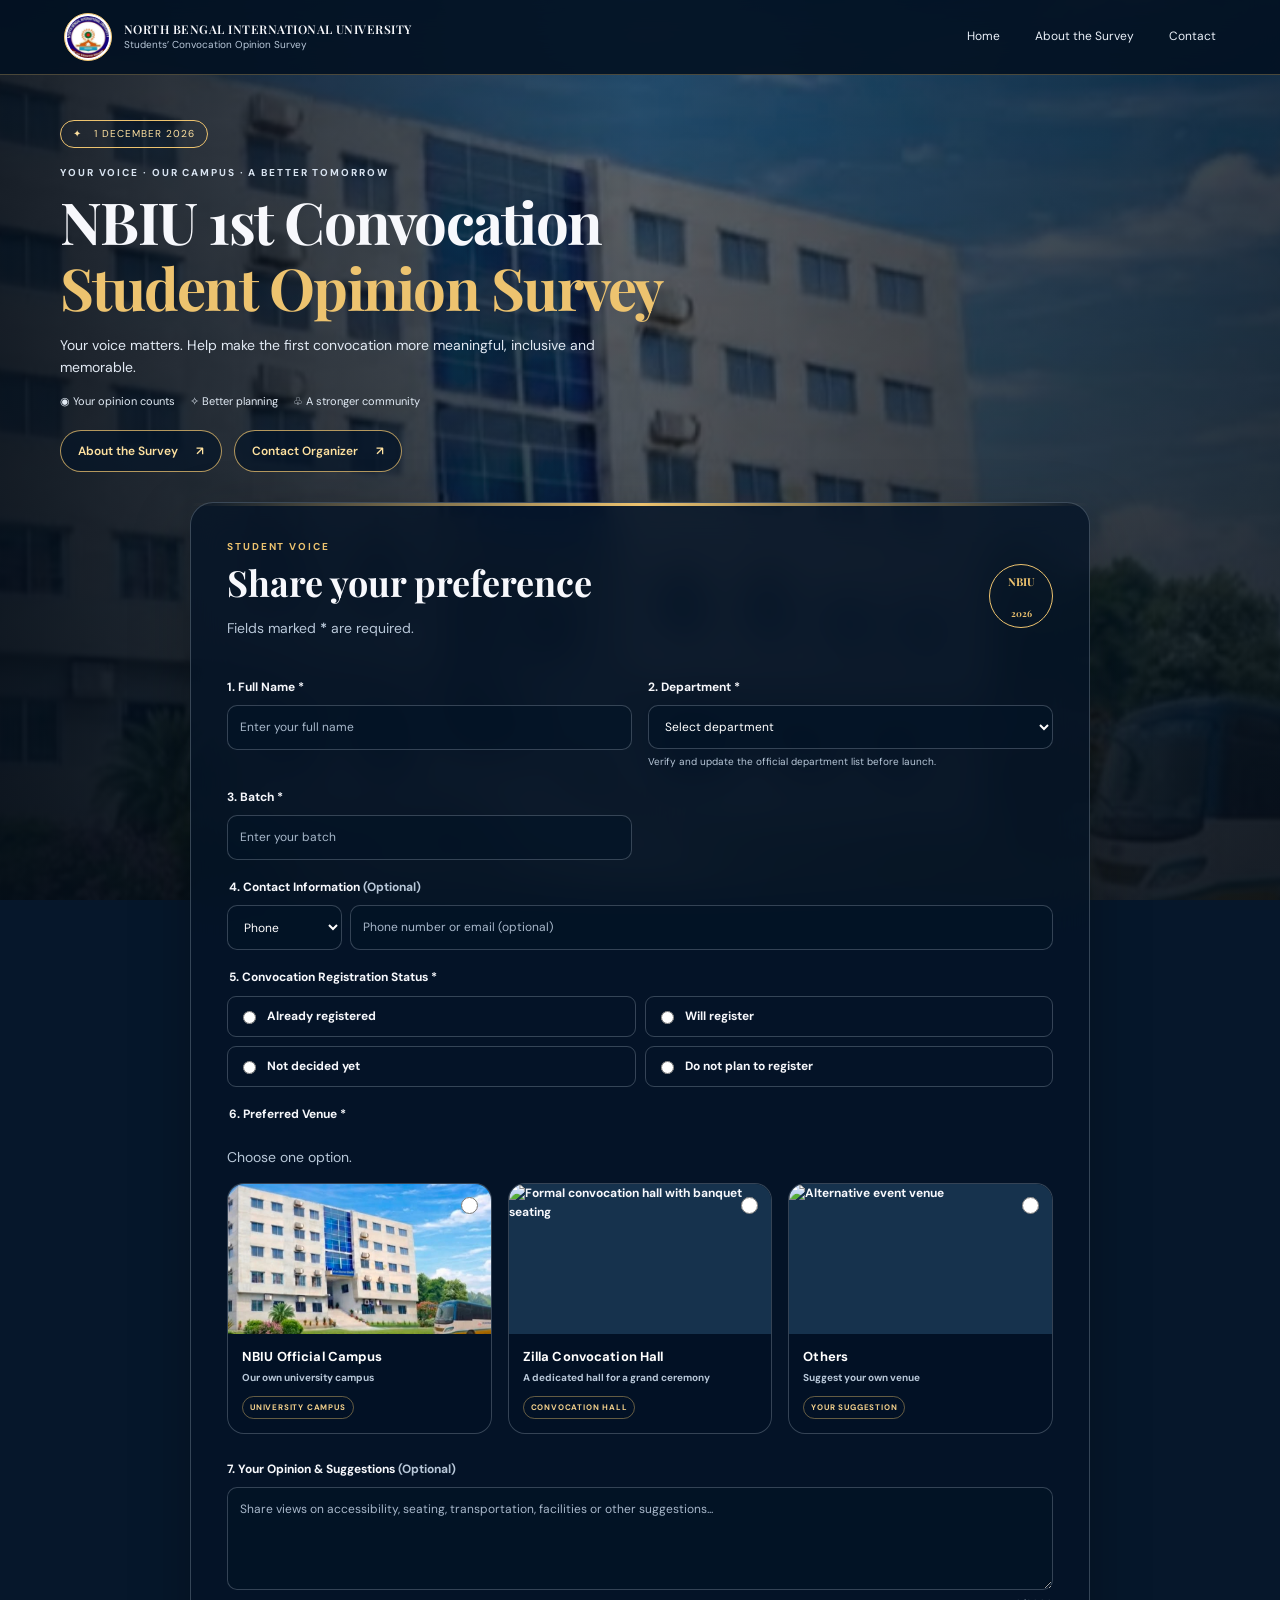
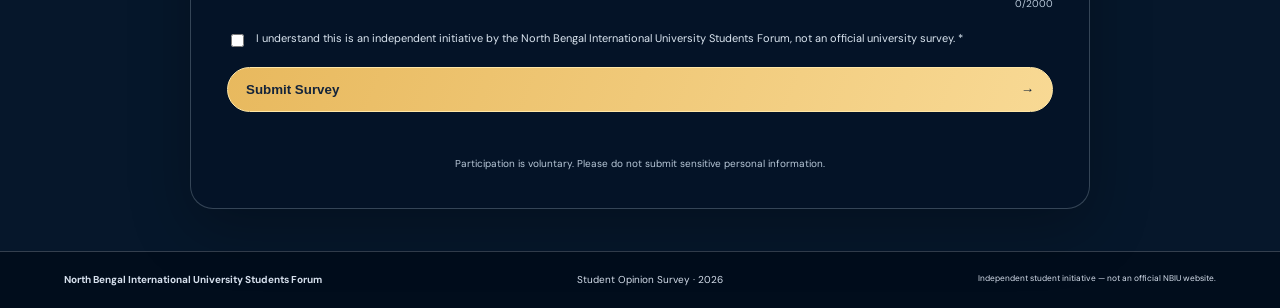
==== commit 5a3e6249: "Add reliable Others venue image" ====
--- a/index.html
+++ b/index.html
@@ -1 +1 @@
-<!doctype html><html lang="en"><head><meta charset="utf-8"><meta name="viewport" content="width=device-width,initial-scale=1"><meta name="theme-color" content="#06172b"><title>NBIU 1st Convocation — Student Opinion Survey</title><link rel="preconnect" href="https://fonts.googleapis.com"><link href="https://fonts.googleapis.com/css2?family=DM+Sans:wght@400;500;600;700&family=Playfair+Display:wght@600;700&display=swap" rel="stylesheet"><link rel="icon" type="image/jpeg" href="./assets/nbiu-logo.jpg"><link rel="stylesheet" href="./styles.css"><script src="./config.js"></script><script src="https://cdn.jsdelivr.net/npm/@supabase/supabase-js@2"></script><script defer src="./app.js"></script></head><body><div class="backdrop"></div><header><a class="brand" href="#home"><img class="brand-logo" src="./assets/nbiu-logo.jpg" alt="North Bengal International University logo"><span><b>NORTH BENGAL INTERNATIONAL UNIVERSITY</b><small>Students’ Convocation Opinion Survey</small></span></a><nav><a href="#home">Home</a><a href="#about" data-modal-open="about-modal">About the Survey</a><a href="#contact" data-modal-open="contact-modal">Contact</a></nav></header><main id="home"><section class="hero"><div><span class="pill">✦ &nbsp; 1 DECEMBER 2026</span><p class="eyebrow">YOUR VOICE · OUR CAMPUS · A BETTER TOMORROW</p><h1>NBIU 1st Convocation<br><em>Student Opinion Survey</em></h1><p class="lead">Your voice matters. Help make the first convocation more meaningful, inclusive and memorable.</p><div class="points"><span>◉ Your opinion counts</span><span>✧ Better planning</span><span>♧ A stronger community</span></div></div><div class="hero-actions"><button class="info-link" type="button" data-modal-open="about-modal">About the Survey <span>↗</span></button><button class="info-link" type="button" data-modal-open="contact-modal">Contact Organizer <span>↗</span></button></div></section><section class="form-wrap"><form id="survey-form" class="glass"><div class="form-head"><div><p class="eyebrow gold">STUDENT VOICE</p><h2>Share your preference</h2><p class="muted">Fields marked <b>*</b> are required.</p></div><span class="seal big">NBIU<br><small>2026</small></span></div><div class="grid"><div class="field"><label for="full_name">1. Full Name *</label><input id="full_name" name="full_name" maxlength="120" required autocomplete="name" placeholder="Enter your full name"></div><div class="field"><label for="department">2. Department *</label><select id="department" name="department" required><option value="">Select department</option><option>Law</option><option>Computer Science &amp; Engineering</option><option>Business Administration</option><option>English</option><option>Economics</option><option>Other / Not listed</option></select><small class="hint">Verify and update the official department list before launch.</small></div><div class="field"><label for="batch">3. Batch *</label><input id="batch" name="batch" maxlength="80" required placeholder="Enter your batch"></div></div><fieldset class="field"><legend>4. Contact Information <span class="muted">(Optional)</span></legend><div class="inline"><select id="contact_type" aria-label="Contact type"><option value="phone">Phone</option><option value="email">Email</option></select><input id="contact_value" maxlength="160" placeholder="Phone number or email (optional)"></div></fieldset><fieldset class="field"><legend>5. Convocation Registration Status *</legend><div class="radio-grid"><label><input type="radio" name="registration_status" value="Already registered" required> Already registered</label><label><input type="radio" name="registration_status" value="Will register"> Will register</label><label><input type="radio" name="registration_status" value="Not decided yet"> Not decided yet</label><label><input type="radio" name="registration_status" value="Do not plan to register"> Do not plan to register</label></div></fieldset><fieldset class="field"><legend>6. Preferred Venue *</legend><p class="muted">Choose one option.</p><div class="venues"><label class="venue"><input type="radio" name="preferred_venue" value="NBIU Official Campus" required><img src="./assets/nbiu-campus.jpg" alt="North Bengal International University official campus"><span><b>NBIU Official Campus</b><small>Our own university campus</small><i class="venue-tag">UNIVERSITY CAMPUS</i></span></label><label class="venue"><input type="radio" name="preferred_venue" value="Zilla Stadium / Convocation Hall" required><img src="https://images.unsplash.com/photo-1519167758481-83f550bb49b3?auto=format&fit=crop&w=1000&q=90" alt="Formal convocation hall with banquet seating"><span><b>Zilla Convocation Hall</b><small>A dedicated hall for a grand ceremony</small><i class="venue-tag">CONVOCATION HALL</i></span></label><label class="venue"><input type="radio" name="preferred_venue" value="Others" required><img src="https://images.unsplash.com/photo-1507504031003-b417219a0?auto=format&fit=crop&w=1000&q=90" alt="Alternative event venue"><span><b>Others</b><small>Suggest your own venue</small><i class="venue-tag">YOUR SUGGESTION</i></span></label></div></fieldset><div class="field conditional" id="suggested-wrap" hidden><label for="suggested_venue">6a. Suggest Your Preferred Location *</label><textarea id="suggested_venue" name="suggested_venue" maxlength="300" rows="3" placeholder="Type your suggested venue and why you recommend it…"></textarea><small class="hint">Required only when “Others” is selected.</small></div><div class="field"><label for="opinion_suggestions">7. Your Opinion &amp; Suggestions <span class="muted">(Optional)</span></label><textarea id="opinion_suggestions" maxlength="2000" rows="4" placeholder="Share views on accessibility, seating, transportation, facilities or other suggestions..."></textarea><small class="counter"><span id="count">0</span>/2000</small></div><label class="consent"><input id="consent" type="checkbox" required><span>I understand this is an independent initiative by the North Bengal International University Students Forum, not an official university survey. *</span></label><button id="submit-btn" class="submit" type="submit"><span>Submit Survey</span><b>→</b></button><p id="status" role="status" aria-live="polite"></p><small class="privacy">Participation is voluntary. Please do not submit sensitive personal information.</small></form></section></main><footer><b>North Bengal International University Students Forum</b><span>Student Opinion Survey · 2026</span><small>Independent student initiative — not an official NBIU website.</small></footer><div class="modal-overlay" id="about-modal" hidden><section class="glass modal-panel" role="dialog" aria-modal="true" aria-labelledby="about-modal-title"><button class="modal-close" type="button" aria-label="Close dialog">×</button><div class="modal-copy"><p class="eyebrow gold">ABOUT THIS INITIATIVE</p><h2 id="about-modal-title">A milestone shaped by student voices.</h2><p>North Bengal International University’s first convocation is an important milestone in the university community’s journey. It is an opportunity to recognize the hard work, achievements and dedication of graduating students, and to bring students, faculty, families and guests together for a memorable occasion.</p><p>This student opinion survey has a focused purpose: to understand students’ preferences regarding the venue for the first convocation, expected to take place on 1 December 2026. Students may indicate whether they prefer the university’s own campus, Zilla Stadium / Convocation Hall, or another suitable location. Those proposing an alternative venue will be asked to name their suggested place in a separate field. A separate optional comments box is available for broader views and suggestions.</p><p>Venue choice can affect accessibility, seating capacity, transportation, safety, facilities, cost and the overall experience for students and guests. Gathering feedback in a structured way can help the student community understand preferences and identify the practical considerations that matter most. Responses may be summarized and presented to relevant university representatives for discussion; the survey does not determine the final venue and does not guarantee a particular outcome.</p><p><b>Transparency notice:</b> This is not an official website or official survey of North Bengal International University. It is an independent student initiative organized by the <b>North Bengal International University Students Forum</b>. Participation is voluntary. Please provide accurate information and avoid sharing sensitive personal details.</p></div></section></div><div class="modal-overlay" id="contact-modal" hidden><section class="glass modal-panel contact-modal-panel" role="dialog" aria-modal="true" aria-labelledby="contact-modal-title"><button class="modal-close" type="button" aria-label="Close dialog">×</button><div class="icon">✆</div><p class="eyebrow gold">WE’RE HERE TO HELP</p><h2 id="contact-modal-title">Contact the Organizer</h2><p class="muted">Survey Contact Person</p><h3>Jannatul Sabira</h3><p>Phone: <a href="tel:+8801314092587">+880 1314-092587</a></p><p>WhatsApp: <a href="https://wa.me/8801314092587" target="_blank" rel="noopener">+880 1314-092587</a></p><a class="whatsapp" href="https://wa.me/8801314092587?text=Hello%2C%20I%20have%20a%20question%20about%20the%20NBIU%20Convocation%20Survey" target="_blank" rel="noopener">Chat on WhatsApp ↗</a></section></div><div id="success" class="overlay" hidden><div class="glass success"><div class="check">✓</div><p class="eyebrow gold">RESPONSE RECEIVED</p><h2>Thank you!</h2><p>Your response has been submitted successfully.</p><button id="back" class="submit">Back to survey →</button></div></div></body></html>+<!doctype html><html lang="en"><head><meta charset="utf-8"><meta name="viewport" content="width=device-width,initial-scale=1"><meta name="theme-color" content="#06172b"><title>NBIU 1st Convocation — Student Opinion Survey</title><link rel="preconnect" href="https://fonts.googleapis.com"><link href="https://fonts.googleapis.com/css2?family=DM+Sans:wght@400;500;600;700&family=Playfair+Display:wght@600;700&display=swap" rel="stylesheet"><link rel="icon" type="image/jpeg" href="./assets/nbiu-logo.jpg"><link rel="stylesheet" href="./styles.css"><script src="./config.js"></script><script src="https://cdn.jsdelivr.net/npm/@supabase/supabase-js@2"></script><script defer src="./app.js"></script></head><body><div class="backdrop"></div><header><a class="brand" href="#home"><img class="brand-logo" src="./assets/nbiu-logo.jpg" alt="North Bengal International University logo"><span><b>NORTH BENGAL INTERNATIONAL UNIVERSITY</b><small>Students’ Convocation Opinion Survey</small></span></a><nav><a href="#home">Home</a><a href="#about" data-modal-open="about-modal">About the Survey</a><a href="#contact" data-modal-open="contact-modal">Contact</a></nav></header><main id="home"><section class="hero"><div><span class="pill">✦ &nbsp; 1 DECEMBER 2026</span><p class="eyebrow">YOUR VOICE · OUR CAMPUS · A BETTER TOMORROW</p><h1>NBIU 1st Convocation<br><em>Student Opinion Survey</em></h1><p class="lead">Your voice matters. Help make the first convocation more meaningful, inclusive and memorable.</p><div class="points"><span>◉ Your opinion counts</span><span>✧ Better planning</span><span>♧ A stronger community</span></div></div><div class="hero-actions"><button class="info-link" type="button" data-modal-open="about-modal">About the Survey <span>↗</span></button><button class="info-link" type="button" data-modal-open="contact-modal">Contact Organizer <span>↗</span></button></div></section><section class="form-wrap"><form id="survey-form" class="glass"><div class="form-head"><div><p class="eyebrow gold">STUDENT VOICE</p><h2>Share your preference</h2><p class="muted">Fields marked <b>*</b> are required.</p></div><span class="seal big">NBIU<br><small>2026</small></span></div><div class="grid"><div class="field"><label for="full_name">1. Full Name *</label><input id="full_name" name="full_name" maxlength="120" required autocomplete="name" placeholder="Enter your full name"></div><div class="field"><label for="department">2. Department *</label><select id="department" name="department" required><option value="">Select department</option><option>Law</option><option>Computer Science &amp; Engineering</option><option>Business Administration</option><option>English</option><option>Economics</option><option>Other / Not listed</option></select><small class="hint">Verify and update the official department list before launch.</small></div><div class="field"><label for="batch">3. Batch *</label><input id="batch" name="batch" maxlength="80" required placeholder="Enter your batch"></div></div><fieldset class="field"><legend>4. Contact Information <span class="muted">(Optional)</span></legend><div class="inline"><select id="contact_type" aria-label="Contact type"><option value="phone">Phone</option><option value="email">Email</option></select><input id="contact_value" maxlength="160" placeholder="Phone number or email (optional)"></div></fieldset><fieldset class="field"><legend>5. Convocation Registration Status *</legend><div class="radio-grid"><label><input type="radio" name="registration_status" value="Already registered" required> Already registered</label><label><input type="radio" name="registration_status" value="Will register"> Will register</label><label><input type="radio" name="registration_status" value="Not decided yet"> Not decided yet</label><label><input type="radio" name="registration_status" value="Do not plan to register"> Do not plan to register</label></div></fieldset><fieldset class="field"><legend>6. Preferred Venue *</legend><p class="muted">Choose one option.</p><div class="venues"><label class="venue"><input type="radio" name="preferred_venue" value="NBIU Official Campus" required><img src="./assets/nbiu-campus.jpg" alt="North Bengal International University official campus"><span><b>NBIU Official Campus</b><small>Our own university campus</small><i class="venue-tag">UNIVERSITY CAMPUS</i></span></label><label class="venue"><input type="radio" name="preferred_venue" value="Zilla Stadium / Convocation Hall" required><img src="https://images.unsplash.com/photo-1519167758481-83f550bb49b3?auto=format&fit=crop&w=1000&q=90" alt="Formal convocation hall with banquet seating"><span><b>Zilla Convocation Hall</b><small>A dedicated hall for a grand ceremony</small><i class="venue-tag">CONVOCATION HALL</i></span></label><label class="venue"><input type="radio" name="preferred_venue" value="Others" required><img src="https://images.unsplash.com/photo-1505373877841-8d25f7d46678?auto=format&fit=crop&w=1000&q=90" alt="Alternative event venue"><span><b>Others</b><small>Suggest your own venue</small><i class="venue-tag">YOUR SUGGESTION</i></span></label></div></fieldset><div class="field conditional" id="suggested-wrap" hidden><label for="suggested_venue">6a. Suggest Your Preferred Location *</label><textarea id="suggested_venue" name="suggested_venue" maxlength="300" rows="3" placeholder="Type your suggested venue and why you recommend it…"></textarea><small class="hint">Required only when “Others” is selected.</small></div><div class="field"><label for="opinion_suggestions">7. Your Opinion &amp; Suggestions <span class="muted">(Optional)</span></label><textarea id="opinion_suggestions" maxlength="2000" rows="4" placeholder="Share views on accessibility, seating, transportation, facilities or other suggestions..."></textarea><small class="counter"><span id="count">0</span>/2000</small></div><label class="consent"><input id="consent" type="checkbox" required><span>I understand this is an independent initiative by the North Bengal International University Students Forum, not an official university survey. *</span></label><button id="submit-btn" class="submit" type="submit"><span>Submit Survey</span><b>→</b></button><p id="status" role="status" aria-live="polite"></p><small class="privacy">Participation is voluntary. Please do not submit sensitive personal information.</small></form></section></main><footer><b>North Bengal International University Students Forum</b><span>Student Opinion Survey · 2026</span><small>Independent student initiative — not an official NBIU website.</small></footer><div class="modal-overlay" id="about-modal" hidden><section class="glass modal-panel" role="dialog" aria-modal="true" aria-labelledby="about-modal-title"><button class="modal-close" type="button" aria-label="Close dialog">×</button><div class="modal-copy"><p class="eyebrow gold">ABOUT THIS INITIATIVE</p><h2 id="about-modal-title">A milestone shaped by student voices.</h2><p>North Bengal International University’s first convocation is an important milestone in the university community’s journey. It is an opportunity to recognize the hard work, achievements and dedication of graduating students, and to bring students, faculty, families and guests together for a memorable occasion.</p><p>This student opinion survey has a focused purpose: to understand students’ preferences regarding the venue for the first convocation, expected to take place on 1 December 2026. Students may indicate whether they prefer the university’s own campus, Zilla Stadium / Convocation Hall, or another suitable location. Those proposing an alternative venue will be asked to name their suggested place in a separate field. A separate optional comments box is available for broader views and suggestions.</p><p>Venue choice can affect accessibility, seating capacity, transportation, safety, facilities, cost and the overall experience for students and guests. Gathering feedback in a structured way can help the student community understand preferences and identify the practical considerations that matter most. Responses may be summarized and presented to relevant university representatives for discussion; the survey does not determine the final venue and does not guarantee a particular outcome.</p><p><b>Transparency notice:</b> This is not an official website or official survey of North Bengal International University. It is an independent student initiative organized by the <b>North Bengal International University Students Forum</b>. Participation is voluntary. Please provide accurate information and avoid sharing sensitive personal details.</p></div></section></div><div class="modal-overlay" id="contact-modal" hidden><section class="glass modal-panel contact-modal-panel" role="dialog" aria-modal="true" aria-labelledby="contact-modal-title"><button class="modal-close" type="button" aria-label="Close dialog">×</button><div class="icon">✆</div><p class="eyebrow gold">WE’RE HERE TO HELP</p><h2 id="contact-modal-title">Contact the Organizer</h2><p class="muted">Survey Contact Person</p><h3>Jannatul Sabira</h3><p>Phone: <a href="tel:+8801314092587">+880 1314-092587</a></p><p>WhatsApp: <a href="https://wa.me/8801314092587" target="_blank" rel="noopener">+880 1314-092587</a></p><a class="whatsapp" href="https://wa.me/8801314092587?text=Hello%2C%20I%20have%20a%20question%20about%20the%20NBIU%20Convocation%20Survey" target="_blank" rel="noopener">Chat on WhatsApp ↗</a></section></div><div id="success" class="overlay" hidden><div class="glass success"><div class="check">✓</div><p class="eyebrow gold">RESPONSE RECEIVED</p><h2>Thank you!</h2><p>Your response has been submitted successfully.</p><button id="back" class="submit">Back to survey →</button></div></div></body></html>
--- a/styles.css
+++ b/styles.css
@@ -1,3 +1,6 @@
 :root{--navy:#06172b;--gold:#edc36f;--text:#f7f8fc;--muted:#b9c8d9;--line:rgba(221,233,247,.23);--glass:rgba(4,20,39,.79)}*{box-sizing:border-box}html{scroll-behavior:smooth;scroll-padding-top:90px}body{margin:0;background:#06172b;color:var(--text);font:14px/1.6 'DM Sans',Arial,sans-serif}.backdrop{position:fixed;inset:0;z-index:-1;background:linear-gradient(90deg,rgba(2,13,27,.9),rgba(3,18,35,.58),rgba(2,13,27,.76)),linear-gradient(0deg,rgba(3,15,29,.6),transparent),url('./assets/nbiu-campus.jpg') center/cover;filter:saturate(.8)}header{position:sticky;top:0;z-index:5;display:flex;justify-content:space-between;align-items:center;gap:22px;padding:13px clamp(16px,5vw,70px);background:rgba(3,17,34,.9);border-bottom:1px solid rgba(237,195,111,.3);backdrop-filter:blur(18px)}.brand-logo{display:block;width:48px;height:48px;object-fit:contain;border-radius:50%;background:#fff;border:1px solid var(--gold);padding:2px;flex-shrink:0}.brand{display:flex;align-items:center;gap:12px;color:inherit;text-decoration:none}.brand b{display:block;font:600 12px 'Playfair Display',serif;letter-spacing:.04em}.brand small{display:block;color:var(--muted);font-size:10px}.seal{display:grid;place-items:center;width:46px;height:46px;border:1px solid var(--gold);border-radius:50%;color:var(--gold);font:700 11px 'Playfair Display',serif;text-align:center}.seal.big{width:64px;height:64px;flex-shrink:0}nav{display:flex;gap:clamp(12px,3vw,35px)}nav a{color:#eaf0f8;text-decoration:none;font-size:12px}nav a:hover{color:var(--gold)}main{width:min(1160px,calc(100% - 30px));margin:auto}.hero{display:grid;grid-template-columns:1fr 270px;gap:26px;align-items:center;padding:52px 0 32px}.pill{display:inline-block;border:1px solid var(--gold);border-radius:30px;padding:5px 12px;color:#ffe2a0;font-size:10px;letter-spacing:.1em}.eyebrow{font-size:10px;letter-spacing:.19em;font-weight:700;color:#d9e4f1;margin:17px 0 8px}.gold{color:var(--gold)}h1,h2{font-family:'Playfair Display',Georgia,serif;line-height:1.13;margin:0}h1{font-size:clamp(34px,5vw,58px);letter-spacing:-.03em}h1 em{font-style:normal;color:var(--gold)}.lead{max-width:570px;color:#e1e9f3;font-size:14px}.points{display:flex;gap:15px;flex-wrap:wrap;color:#e2ebf5;font-size:11px}.glass{background:var(--glass);border:1px solid var(--line);box-shadow:0 20px 60px #0004;backdrop-filter:blur(20px)}.contact{border-radius:18px;padding:20px}.icon{font-size:24px;color:var(--gold)}.contact h2{font-size:22px}.contact small,.muted{color:var(--muted)}.contact p{font-size:12px;margin:10px 0}.contact a{color:white}.whatsapp{display:block;text-align:center;text-decoration:none;background:#08a96c;border-radius:30px;padding:10px;margin-top:15px;font-weight:700;font-size:12px}.form-wrap{display:flex;justify-content:center;margin:0 0 42px}.form-wrap form{width:min(900px,100%);padding:clamp(18px,3.4vw,36px);border-radius:23px;position:relative}.form-wrap form:before{content:'';position:absolute;top:0;left:0;right:0;height:3px;background:linear-gradient(90deg,transparent,var(--gold),transparent)}.form-head{display:flex;justify-content:space-between;align-items:center;gap:20px;margin-bottom:24px}.form-head .eyebrow{margin:0 0 7px}.form-head h2,.about h2{font-size:clamp(26px,3.5vw,36px)}.field{border:0;padding:0;margin:0 0 18px;min-width:0}.field label,.field legend{display:block;font-size:12px;font-weight:700;margin-bottom:8px}.field input:not([type=radio]):not([type=checkbox]),select,textarea{width:100%;font:inherit;font-size:12px;color:#fff;background:#03132699;border:1px solid var(--line);border-radius:10px;padding:12px;outline:none}.field input::placeholder,textarea::placeholder{color:#a8b8ca}.field input:focus,select:focus,textarea:focus{border-color:var(--gold);box-shadow:0 0 0 3px #edc36f1c}select{color-scheme:dark}select option{background:#0b223c}.grid{display:grid;grid-template-columns:1fr 1fr;gap:0 16px}.hint{display:block;font-size:10px;color:var(--muted);margin-top:5px}.inline{display:grid;grid-template-columns:115px 1fr;gap:8px}.radio-grid{display:grid;grid-template-columns:1fr 1fr;gap:9px}.radio-grid label{display:flex;align-items:center;gap:8px;border:1px solid var(--line);padding:10px;border-radius:9px;margin:0}.radio-grid label:has(input:checked){border-color:var(--gold);background:#edc36f12}input[type=radio],input[type=checkbox]{accent-color:var(--gold)}.venues{display:grid;grid-template-columns:repeat(3,minmax(0,1fr));gap:11px;margin-top:10px}.venue{position:relative;overflow:hidden;border:1px solid var(--line);border-radius:13px;background:#03132688;cursor:pointer}.venue:has(input:checked){border-color:var(--gold);box-shadow:0 0 0 1px var(--gold),0 8px 25px #edc36f18}.venue input{position:absolute;top:10px;right:10px;z-index:2;width:17px;height:17px}.venue img{width:100%;height:112px;object-fit:cover;display:block;background:#16324d}.venue span{display:block;padding:11px}.venue b{display:block;font-size:12px;line-height:1.4}.venue small{display:block;color:var(--muted);font-size:10px;margin-top:4px}.conditional{padding:14px;border:1px solid #edc36f88;border-radius:12px;background:#edc36f0b}.conditional[hidden],.overlay[hidden]{display:none}.counter{display:block;text-align:right;font-size:10px;color:var(--muted)}.consent{display:flex;gap:9px;font-size:11px;color:#dce6f1;margin:3px 0 17px}.consent input{margin-top:4px}.submit{display:flex;width:100%;align-items:center;justify-content:space-between;padding:14px 18px;border:1px solid #ffe6a6;border-radius:40px;background:linear-gradient(110deg,#e8b95e,#f8d994);color:#14243a;font-weight:700;cursor:pointer}.submit:disabled{opacity:.6;cursor:wait}#status{min-height:20px;font-size:12px}#status.error{color:#ffadad}#status.success{color:#9af0c1}.privacy{display:block;text-align:center;color:var(--muted);font-size:10px}.about{max-width:900px;padding:clamp(22px,4vw,40px);border-radius:18px;margin-bottom:40px}.about p{font-size:13px;line-height:1.85;color:#d8e3ef}footer{display:flex;justify-content:space-between;flex-wrap:wrap;gap:10px;padding:20px clamp(16px,5vw,70px);background:#020d1be8;border-top:1px solid var(--line);font-size:10px;color:#d7e1ee}.overlay{position:fixed;inset:0;z-index:20;display:grid;place-items:center;padding:20px;background:#000b;backdrop-filter:blur(12px)}.success{width:min(420px,100%);padding:32px;border-radius:20px;text-align:center}.success h2{font-size:36px}.success p:not(.eyebrow){color:#d6e1ee}.check{width:55px;height:55px;display:grid;place-items:center;border:1px solid var(--gold);border-radius:50%;margin:0 auto 15px;color:var(--gold);font-size:28px}@media(max-width:800px){header{align-items:flex-start;flex-direction:column;gap:10px}nav{width:100%;justify-content:space-between}.hero{grid-template-columns:1fr;padding-top:32px}.contact{max-width:430px}.venue img{height:90px}}@media(max-width:560px){header{padding:12px}.brand b{font-size:10px}.brand small{font-size:9px}nav a{font-size:11px}main{width:calc(100% - 20px)}.hero{padding-top:27px}.points{gap:9px}.form-wrap form{padding:17px 13px}.grid,.radio-grid{grid-template-columns:1fr}.venues{grid-template-columns:1fr}.venue{display:grid;grid-template-columns:110px 1fr;min-height:95px}.venue img{height:100%;min-height:95px}.venue span{align-self:center}.venue input{top:7px;right:7px}.inline{grid-template-columns:95px 1fr}.footer{flex-direction:column}}@media(prefers-reduced-motion:reduce){html{scroll-behavior:auto}}
 /* Premium in-page popup modules */
 .hero-actions{display:flex;gap:12px;flex-wrap:wrap;margin-top:25px}.info-link{display:inline-flex;align-items:center;gap:18px;border:1px solid rgba(237,195,111,.75);border-radius:30px;padding:12px 17px;color:#ffe2a0;background:rgba(4,20,39,.68);font:600 12px 'DM Sans',Arial,sans-serif;cursor:pointer;transition:background .2s,transform .2s}.info-link:hover{background:rgba(237,195,111,.14);transform:translateY(-2px)}.modal-overlay[hidden]{display:none}.modal-overlay{position:fixed;inset:0;z-index:30;display:grid;place-items:center;padding:18px;background:rgba(0,5,14,.78);backdrop-filter:blur(12px);animation:modalFade .18s ease-out}.modal-panel{position:relative;width:min(760px,100%);max-height:min(82vh,780px);overflow:auto;padding:clamp(22px,4vw,40px);border-radius:22px;border-color:rgba(237,195,111,.42);animation:modalRise .22s ease-out}.modal-copy .eyebrow{margin-top:0}.modal-copy h2,.contact-modal-panel h2{font-size:clamp(26px,4vw,36px);padding-right:24px}.modal-copy p,.contact-modal-panel p{font-size:13px;line-height:1.85;color:#d8e3ef}.modal-copy b{color:#fff}.modal-close{position:absolute;top:13px;right:15px;width:38px;height:38px;border:1px solid var(--line);border-radius:50%;background:#031326;color:#fff;font-size:26px;line-height:1;cursor:pointer}.modal-close:hover{border-color:var(--gold);color:var(--gold)}.contact-modal-panel{width:min(480px,100%)}.contact-modal-panel h3{font-size:19px;margin:8px 0;color:#fff}.contact-modal-panel a:not(.whatsapp){color:#ffe2a0}.contact-modal-panel .whatsapp{color:#fff}.modal-open{overflow:hidden}@keyframes modalFade{from{opacity:0}to{opacity:1}}@keyframes modalRise{from{opacity:0;transform:translateY(12px) scale(.985)}to{opacity:1;transform:translateY(0) scale(1)}}@media(max-width:560px){.hero-actions{display:grid;grid-template-columns:1fr}.info-link{justify-content:space-between;width:100%}.modal-panel{max-height:88vh;padding:25px 18px}.modal-close{top:9px;right:9px}}
+
+/* Refined venue selection and calmer premium motion */
+.venues{gap:16px}.venue{border-radius:17px;transition:border-color .22s ease,box-shadow .22s ease,transform .22s ease;background:rgba(3,19,38,.88)}.venue:hover{transform:translateY(-3px);border-color:rgba(237,195,111,.72)}.venue:has(input:checked){border:1px solid var(--gold);box-shadow:0 0 0 2px rgba(237,195,111,.24),0 14px 32px rgba(0,0,0,.25);transform:translateY(-2px)}.venue img{height:150px;transition:transform .35s ease;object-fit:cover}.venue:hover img{transform:scale(1.035)}.venue span{padding:14px}.venue b{font-size:13px;letter-spacing:.01em;color:#fff;transition:color .2s ease}.venue:has(input:checked) b{color:#ffdc91}.venue-tag{display:inline-block;margin-top:10px;padding:4px 7px;border:1px solid rgba(237,195,111,.42);border-radius:20px;color:#f4d18c;font-style:normal;font-size:8px;letter-spacing:.1em;font-weight:700}.venue:has(input:checked) .venue-tag{background:rgba(237,195,111,.14);border-color:var(--gold)}.conditional{margin-top:-2px;padding:17px;border-radius:14px;box-shadow:0 12px 28px #0002}.conditional textarea{resize:vertical;min-height:90px}.hero{grid-template-columns:1fr;gap:20px;padding:45px 0 30px}.hero-actions{margin-top:0}.info-link{transition:background .25s ease,border-color .25s ease,color .25s ease}.modal-overlay{animation-duration:.24s}.modal-panel{animation-duration:.28s}@media(max-width:800px){.hero{grid-template-columns:1fr}.venue img{height:130px}}@media(max-width:560px){.venue img{height:100%;min-height:112px}.venue span{padding:12px}.venue-tag{font-size:7px}}
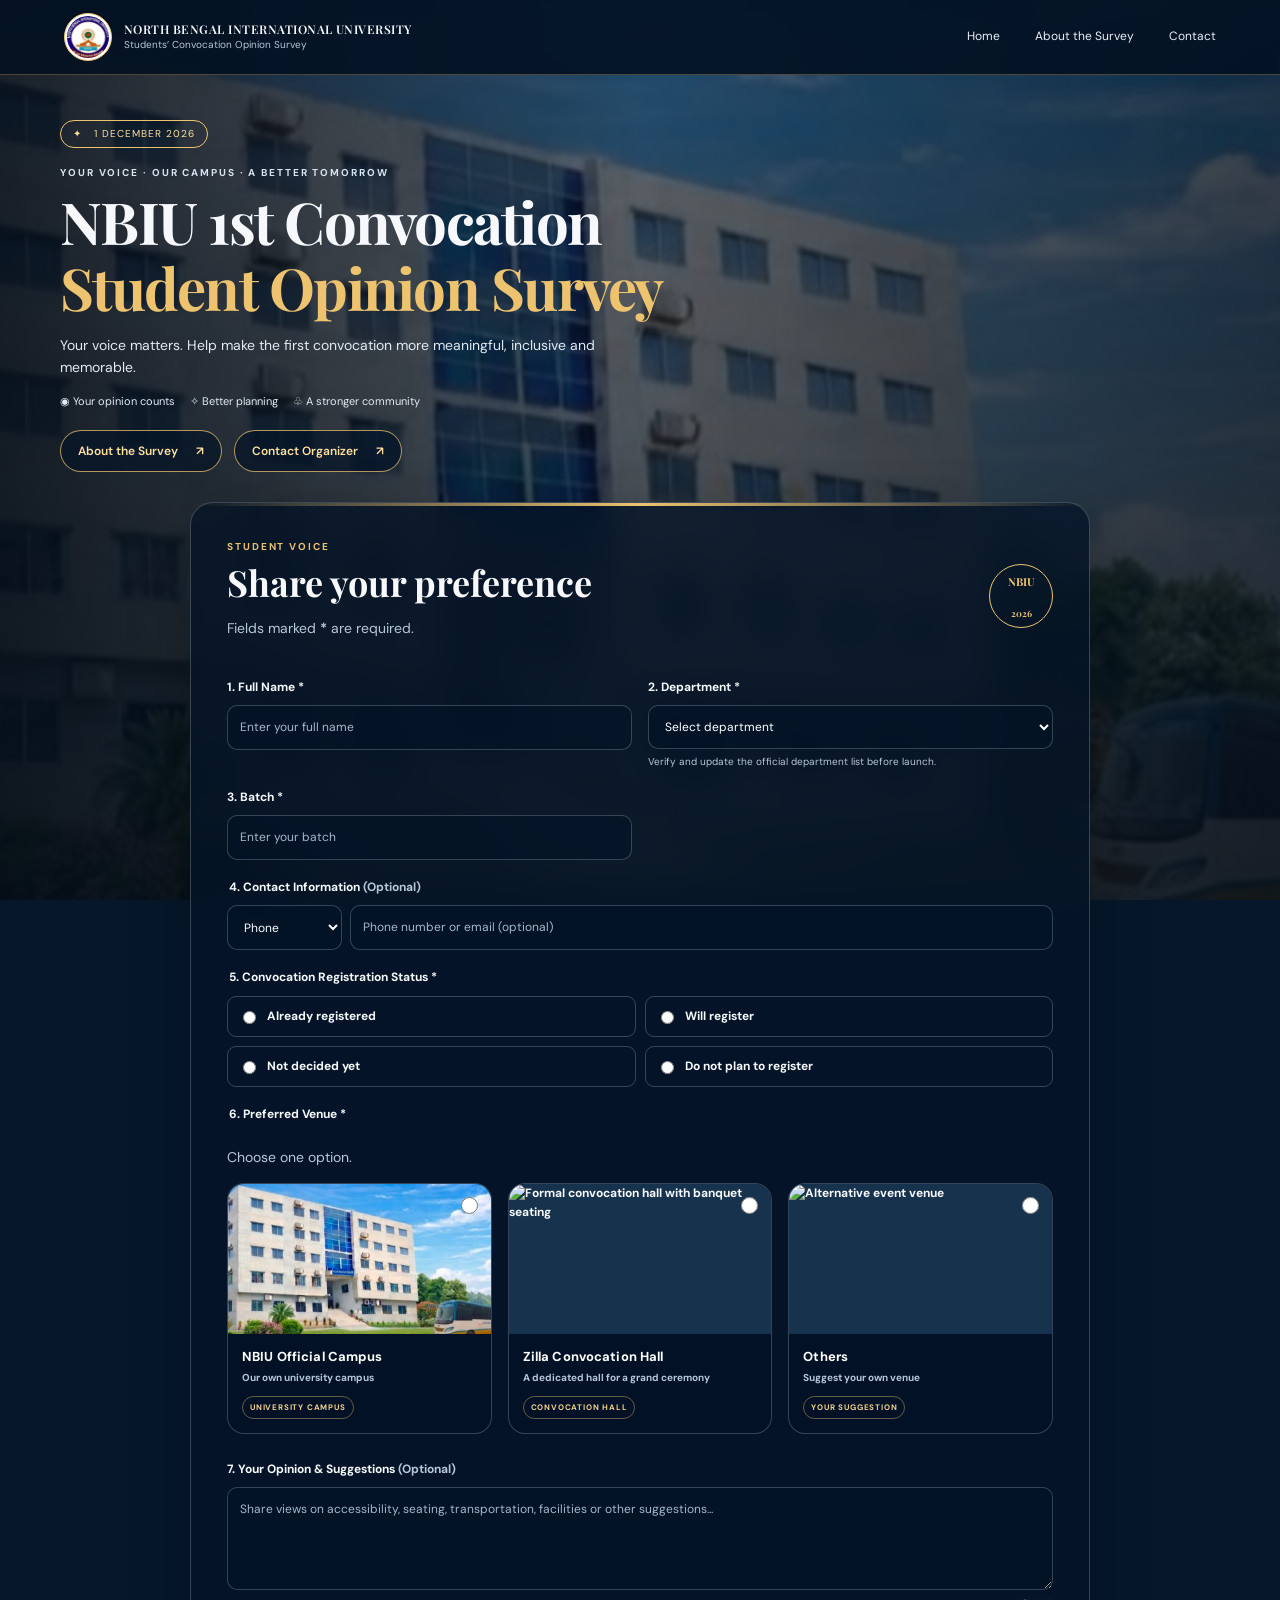
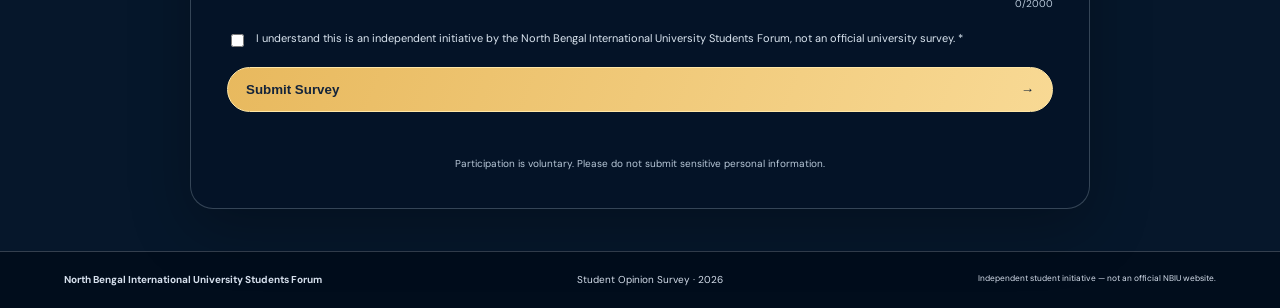
==== commit 82413616: "Fix missing Others venue image" ====
--- a/index.html
+++ b/index.html
@@ -1 +1 @@
-<!doctype html><html lang="en"><head><meta charset="utf-8"><meta name="viewport" content="width=device-width,initial-scale=1"><meta name="theme-color" content="#06172b"><title>NBIU 1st Convocation — Student Opinion Survey</title><link rel="preconnect" href="https://fonts.googleapis.com"><link href="https://fonts.googleapis.com/css2?family=DM+Sans:wght@400;500;600;700&family=Playfair+Display:wght@600;700&display=swap" rel="stylesheet"><link rel="icon" type="image/jpeg" href="./assets/nbiu-logo.jpg"><link rel="stylesheet" href="./styles.css"><script src="./config.js"></script><script src="https://cdn.jsdelivr.net/npm/@supabase/supabase-js@2"></script><script defer src="./app.js"></script></head><body><div class="backdrop"></div><header><a class="brand" href="#home"><img class="brand-logo" src="./assets/nbiu-logo.jpg" alt="North Bengal International University logo"><span><b>NORTH BENGAL INTERNATIONAL UNIVERSITY</b><small>Students’ Convocation Opinion Survey</small></span></a><nav><a href="#home">Home</a><a href="#about" data-modal-open="about-modal">About the Survey</a><a href="#contact" data-modal-open="contact-modal">Contact</a></nav></header><main id="home"><section class="hero"><div><span class="pill">✦ &nbsp; 1 DECEMBER 2026</span><p class="eyebrow">YOUR VOICE · OUR CAMPUS · A BETTER TOMORROW</p><h1>NBIU 1st Convocation<br><em>Student Opinion Survey</em></h1><p class="lead">Your voice matters. Help make the first convocation more meaningful, inclusive and memorable.</p><div class="points"><span>◉ Your opinion counts</span><span>✧ Better planning</span><span>♧ A stronger community</span></div></div><div class="hero-actions"><button class="info-link" type="button" data-modal-open="about-modal">About the Survey <span>↗</span></button><button class="info-link" type="button" data-modal-open="contact-modal">Contact Organizer <span>↗</span></button></div></section><section class="form-wrap"><form id="survey-form" class="glass"><div class="form-head"><div><p class="eyebrow gold">STUDENT VOICE</p><h2>Share your preference</h2><p class="muted">Fields marked <b>*</b> are required.</p></div><span class="seal big">NBIU<br><small>2026</small></span></div><div class="grid"><div class="field"><label for="full_name">1. Full Name *</label><input id="full_name" name="full_name" maxlength="120" required autocomplete="name" placeholder="Enter your full name"></div><div class="field"><label for="department">2. Department *</label><select id="department" name="department" required><option value="">Select department</option><option>Law</option><option>Computer Science &amp; Engineering</option><option>Business Administration</option><option>English</option><option>Economics</option><option>Other / Not listed</option></select><small class="hint">Verify and update the official department list before launch.</small></div><div class="field"><label for="batch">3. Batch *</label><input id="batch" name="batch" maxlength="80" required placeholder="Enter your batch"></div></div><fieldset class="field"><legend>4. Contact Information <span class="muted">(Optional)</span></legend><div class="inline"><select id="contact_type" aria-label="Contact type"><option value="phone">Phone</option><option value="email">Email</option></select><input id="contact_value" maxlength="160" placeholder="Phone number or email (optional)"></div></fieldset><fieldset class="field"><legend>5. Convocation Registration Status *</legend><div class="radio-grid"><label><input type="radio" name="registration_status" value="Already registered" required> Already registered</label><label><input type="radio" name="registration_status" value="Will register"> Will register</label><label><input type="radio" name="registration_status" value="Not decided yet"> Not decided yet</label><label><input type="radio" name="registration_status" value="Do not plan to register"> Do not plan to register</label></div></fieldset><fieldset class="field"><legend>6. Preferred Venue *</legend><p class="muted">Choose one option.</p><div class="venues"><label class="venue"><input type="radio" name="preferred_venue" value="NBIU Official Campus" required><img src="./assets/nbiu-campus.jpg" alt="North Bengal International University official campus"><span><b>NBIU Official Campus</b><small>Our own university campus</small><i class="venue-tag">UNIVERSITY CAMPUS</i></span></label><label class="venue"><input type="radio" name="preferred_venue" value="Zilla Stadium / Convocation Hall" required><img src="https://images.unsplash.com/photo-1519167758481-83f550bb49b3?auto=format&fit=crop&w=1000&q=90" alt="Formal convocation hall with banquet seating"><span><b>Zilla Convocation Hall</b><small>A dedicated hall for a grand ceremony</small><i class="venue-tag">CONVOCATION HALL</i></span></label><label class="venue"><input type="radio" name="preferred_venue" value="Others" required><img src="https://images.unsplash.com/photo-1505373877841-8d25f7d46678?auto=format&fit=crop&w=1000&q=90" alt="Alternative event venue"><span><b>Others</b><small>Suggest your own venue</small><i class="venue-tag">YOUR SUGGESTION</i></span></label></div></fieldset><div class="field conditional" id="suggested-wrap" hidden><label for="suggested_venue">6a. Suggest Your Preferred Location *</label><textarea id="suggested_venue" name="suggested_venue" maxlength="300" rows="3" placeholder="Type your suggested venue and why you recommend it…"></textarea><small class="hint">Required only when “Others” is selected.</small></div><div class="field"><label for="opinion_suggestions">7. Your Opinion &amp; Suggestions <span class="muted">(Optional)</span></label><textarea id="opinion_suggestions" maxlength="2000" rows="4" placeholder="Share views on accessibility, seating, transportation, facilities or other suggestions..."></textarea><small class="counter"><span id="count">0</span>/2000</small></div><label class="consent"><input id="consent" type="checkbox" required><span>I understand this is an independent initiative by the North Bengal International University Students Forum, not an official university survey. *</span></label><button id="submit-btn" class="submit" type="submit"><span>Submit Survey</span><b>→</b></button><p id="status" role="status" aria-live="polite"></p><small class="privacy">Participation is voluntary. Please do not submit sensitive personal information.</small></form></section></main><footer><b>North Bengal International University Students Forum</b><span>Student Opinion Survey · 2026</span><small>Independent student initiative — not an official NBIU website.</small></footer><div class="modal-overlay" id="about-modal" hidden><section class="glass modal-panel" role="dialog" aria-modal="true" aria-labelledby="about-modal-title"><button class="modal-close" type="button" aria-label="Close dialog">×</button><div class="modal-copy"><p class="eyebrow gold">ABOUT THIS INITIATIVE</p><h2 id="about-modal-title">A milestone shaped by student voices.</h2><p>North Bengal International University’s first convocation is an important milestone in the university community’s journey. It is an opportunity to recognize the hard work, achievements and dedication of graduating students, and to bring students, faculty, families and guests together for a memorable occasion.</p><p>This student opinion survey has a focused purpose: to understand students’ preferences regarding the venue for the first convocation, expected to take place on 1 December 2026. Students may indicate whether they prefer the university’s own campus, Zilla Stadium / Convocation Hall, or another suitable location. Those proposing an alternative venue will be asked to name their suggested place in a separate field. A separate optional comments box is available for broader views and suggestions.</p><p>Venue choice can affect accessibility, seating capacity, transportation, safety, facilities, cost and the overall experience for students and guests. Gathering feedback in a structured way can help the student community understand preferences and identify the practical considerations that matter most. Responses may be summarized and presented to relevant university representatives for discussion; the survey does not determine the final venue and does not guarantee a particular outcome.</p><p><b>Transparency notice:</b> This is not an official website or official survey of North Bengal International University. It is an independent student initiative organized by the <b>North Bengal International University Students Forum</b>. Participation is voluntary. Please provide accurate information and avoid sharing sensitive personal details.</p></div></section></div><div class="modal-overlay" id="contact-modal" hidden><section class="glass modal-panel contact-modal-panel" role="dialog" aria-modal="true" aria-labelledby="contact-modal-title"><button class="modal-close" type="button" aria-label="Close dialog">×</button><div class="icon">✆</div><p class="eyebrow gold">WE’RE HERE TO HELP</p><h2 id="contact-modal-title">Contact the Organizer</h2><p class="muted">Survey Contact Person</p><h3>Jannatul Sabira</h3><p>Phone: <a href="tel:+8801314092587">+880 1314-092587</a></p><p>WhatsApp: <a href="https://wa.me/8801314092587" target="_blank" rel="noopener">+880 1314-092587</a></p><a class="whatsapp" href="https://wa.me/8801314092587?text=Hello%2C%20I%20have%20a%20question%20about%20the%20NBIU%20Convocation%20Survey" target="_blank" rel="noopener">Chat on WhatsApp ↗</a></section></div><div id="success" class="overlay" hidden><div class="glass success"><div class="check">✓</div><p class="eyebrow gold">RESPONSE RECEIVED</p><h2>Thank you!</h2><p>Your response has been submitted successfully.</p><button id="back" class="submit">Back to survey →</button></div></div></body></html>+<!doctype html><html lang="en"><head><meta charset="utf-8"><meta name="viewport" content="width=device-width,initial-scale=1"><meta name="theme-color" content="#06172b"><title>NBIU 1st Convocation — Student Opinion Survey</title><link rel="preconnect" href="https://fonts.googleapis.com"><link href="https://fonts.googleapis.com/css2?family=DM+Sans:wght@400;500;600;700&family=Playfair+Display:wght@600;700&display=swap" rel="stylesheet"><link rel="icon" type="image/jpeg" href="./assets/nbiu-logo.jpg"><link rel="stylesheet" href="./styles.css"><script src="./config.js"></script><script src="https://cdn.jsdelivr.net/npm/@supabase/supabase-js@2"></script><script defer src="./app.js"></script></head><body><div class="backdrop"></div><header><a class="brand" href="#home"><img class="brand-logo" src="./assets/nbiu-logo.jpg" alt="North Bengal International University logo"><span><b>NORTH BENGAL INTERNATIONAL UNIVERSITY</b><small>Students’ Convocation Opinion Survey</small></span></a><nav><a href="#home">Home</a><a href="#about" data-modal-open="about-modal">About the Survey</a><a href="#contact" data-modal-open="contact-modal">Contact</a></nav></header><main id="home"><section class="hero"><div><span class="pill">✦ &nbsp; 1 DECEMBER 2026</span><p class="eyebrow">YOUR VOICE · OUR CAMPUS · A BETTER TOMORROW</p><h1>NBIU 1st Convocation<br><em>Student Opinion Survey</em></h1><p class="lead">Your voice matters. Help make the first convocation more meaningful, inclusive and memorable.</p><div class="points"><span>◉ Your opinion counts</span><span>✧ Better planning</span><span>♧ A stronger community</span></div></div><div class="hero-actions"><button class="info-link" type="button" data-modal-open="about-modal">About the Survey <span>↗</span></button><button class="info-link" type="button" data-modal-open="contact-modal">Contact Organizer <span>↗</span></button></div></section><section class="form-wrap"><form id="survey-form" class="glass"><div class="form-head"><div><p class="eyebrow gold">STUDENT VOICE</p><h2>Share your preference</h2><p class="muted">Fields marked <b>*</b> are required.</p></div><span class="seal big">NBIU<br><small>2026</small></span></div><div class="grid"><div class="field"><label for="full_name">1. Full Name *</label><input id="full_name" name="full_name" maxlength="120" required autocomplete="name" placeholder="Enter your full name"></div><div class="field"><label for="department">2. Department *</label><select id="department" name="department" required><option value="">Select department</option><option>Law</option><option>Computer Science &amp; Engineering</option><option>Business Administration</option><option>English</option><option>Economics</option><option>Other / Not listed</option></select><small class="hint">Verify and update the official department list before launch.</small></div><div class="field"><label for="batch">3. Batch *</label><input id="batch" name="batch" maxlength="80" required placeholder="Enter your batch"></div></div><fieldset class="field"><legend>4. Contact Information <span class="muted">(Optional)</span></legend><div class="inline"><select id="contact_type" aria-label="Contact type"><option value="phone">Phone</option><option value="email">Email</option></select><input id="contact_value" maxlength="160" placeholder="Phone number or email (optional)"></div></fieldset><fieldset class="field"><legend>5. Convocation Registration Status *</legend><div class="radio-grid"><label><input type="radio" name="registration_status" value="Already registered" required> Already registered</label><label><input type="radio" name="registration_status" value="Will register"> Will register</label><label><input type="radio" name="registration_status" value="Not decided yet"> Not decided yet</label><label><input type="radio" name="registration_status" value="Do not plan to register"> Do not plan to register</label></div></fieldset><fieldset class="field"><legend>6. Preferred Venue *</legend><p class="muted">Choose one option.</p><div class="venues"><label class="venue"><input type="radio" name="preferred_venue" value="NBIU Official Campus" required><img src="./assets/nbiu-campus.jpg" alt="North Bengal International University official campus"><span><b>NBIU Official Campus</b><small>Our own university campus</small><i class="venue-tag">UNIVERSITY CAMPUS</i></span></label><label class="venue"><input type="radio" name="preferred_venue" value="Zilla Stadium / Convocation Hall" required><img src="https://images.unsplash.com/photo-1519167758481-83f550bb49b3?auto=format&fit=crop&w=1000&q=90" alt="Formal convocation hall with banquet seating"><span><b>Zilla Convocation Hall</b><small>A dedicated hall for a grand ceremony</small><i class="venue-tag">CONVOCATION HALL</i></span></label><label class="venue"><input type="radio" name="preferred_venue" value="Others" required><img src="https://images.unsplash.com/photo-1511578314322-379afb476865?auto=format&fit=crop&w=1000&q=90" alt="Alternative event venue"><span><b>Others</b><small>Suggest your own venue</small><i class="venue-tag">YOUR SUGGESTION</i></span></label></div></fieldset><div class="field conditional" id="suggested-wrap" hidden><label for="suggested_venue">6a. Suggest Your Preferred Location *</label><textarea id="suggested_venue" name="suggested_venue" maxlength="300" rows="3" placeholder="Type your suggested venue and why you recommend it…"></textarea><small class="hint">Required only when “Others” is selected.</small></div><div class="field"><label for="opinion_suggestions">7. Your Opinion &amp; Suggestions <span class="muted">(Optional)</span></label><textarea id="opinion_suggestions" maxlength="2000" rows="4" placeholder="Share views on accessibility, seating, transportation, facilities or other suggestions..."></textarea><small class="counter"><span id="count">0</span>/2000</small></div><label class="consent"><input id="consent" type="checkbox" required><span>I understand this is an independent initiative by the North Bengal International University Students Forum, not an official university survey. *</span></label><button id="submit-btn" class="submit" type="submit"><span>Submit Survey</span><b>→</b></button><p id="status" role="status" aria-live="polite"></p><small class="privacy">Participation is voluntary. Please do not submit sensitive personal information.</small></form></section></main><footer><b>North Bengal International University Students Forum</b><span>Student Opinion Survey · 2026</span><small>Independent student initiative — not an official NBIU website.</small></footer><div class="modal-overlay" id="about-modal" hidden><section class="glass modal-panel" role="dialog" aria-modal="true" aria-labelledby="about-modal-title"><button class="modal-close" type="button" aria-label="Close dialog">×</button><div class="modal-copy"><p class="eyebrow gold">ABOUT THIS INITIATIVE</p><h2 id="about-modal-title">A milestone shaped by student voices.</h2><p>North Bengal International University’s first convocation is an important milestone in the university community’s journey. It is an opportunity to recognize the hard work, achievements and dedication of graduating students, and to bring students, faculty, families and guests together for a memorable occasion.</p><p>This student opinion survey has a focused purpose: to understand students’ preferences regarding the venue for the first convocation, expected to take place on 1 December 2026. Students may indicate whether they prefer the university’s own campus, Zilla Stadium / Convocation Hall, or another suitable location. Those proposing an alternative venue will be asked to name their suggested place in a separate field. A separate optional comments box is available for broader views and suggestions.</p><p>Venue choice can affect accessibility, seating capacity, transportation, safety, facilities, cost and the overall experience for students and guests. Gathering feedback in a structured way can help the student community understand preferences and identify the practical considerations that matter most. Responses may be summarized and presented to relevant university representatives for discussion; the survey does not determine the final venue and does not guarantee a particular outcome.</p><p><b>Transparency notice:</b> This is not an official website or official survey of North Bengal International University. It is an independent student initiative organized by the <b>North Bengal International University Students Forum</b>. Participation is voluntary. Please provide accurate information and avoid sharing sensitive personal details.</p></div></section></div><div class="modal-overlay" id="contact-modal" hidden><section class="glass modal-panel contact-modal-panel" role="dialog" aria-modal="true" aria-labelledby="contact-modal-title"><button class="modal-close" type="button" aria-label="Close dialog">×</button><div class="icon">✆</div><p class="eyebrow gold">WE’RE HERE TO HELP</p><h2 id="contact-modal-title">Contact the Organizer</h2><p class="muted">Survey Contact Person</p><h3>Jannatul Sabira</h3><p>Phone: <a href="tel:+8801314092587">+880 1314-092587</a></p><p>WhatsApp: <a href="https://wa.me/8801314092587" target="_blank" rel="noopener">+880 1314-092587</a></p><a class="whatsapp" href="https://wa.me/8801314092587?text=Hello%2C%20I%20have%20a%20question%20about%20the%20NBIU%20Convocation%20Survey" target="_blank" rel="noopener">Chat on WhatsApp ↗</a></section></div><div id="success" class="overlay" hidden><div class="glass success"><div class="check">✓</div><p class="eyebrow gold">RESPONSE RECEIVED</p><h2>Thank you!</h2><p>Your response has been submitted successfully.</p><button id="back" class="submit">Back to survey →</button></div></div></body></html>
--- a/styles.css
+++ b/styles.css
@@ -4,3 +4,6 @@
 
 /* Refined venue selection and calmer premium motion */
 .venues{gap:16px}.venue{border-radius:17px;transition:border-color .22s ease,box-shadow .22s ease,transform .22s ease;background:rgba(3,19,38,.88)}.venue:hover{transform:translateY(-3px);border-color:rgba(237,195,111,.72)}.venue:has(input:checked){border:1px solid var(--gold);box-shadow:0 0 0 2px rgba(237,195,111,.24),0 14px 32px rgba(0,0,0,.25);transform:translateY(-2px)}.venue img{height:150px;transition:transform .35s ease;object-fit:cover}.venue:hover img{transform:scale(1.035)}.venue span{padding:14px}.venue b{font-size:13px;letter-spacing:.01em;color:#fff;transition:color .2s ease}.venue:has(input:checked) b{color:#ffdc91}.venue-tag{display:inline-block;margin-top:10px;padding:4px 7px;border:1px solid rgba(237,195,111,.42);border-radius:20px;color:#f4d18c;font-style:normal;font-size:8px;letter-spacing:.1em;font-weight:700}.venue:has(input:checked) .venue-tag{background:rgba(237,195,111,.14);border-color:var(--gold)}.conditional{margin-top:-2px;padding:17px;border-radius:14px;box-shadow:0 12px 28px #0002}.conditional textarea{resize:vertical;min-height:90px}.hero{grid-template-columns:1fr;gap:20px;padding:45px 0 30px}.hero-actions{margin-top:0}.info-link{transition:background .25s ease,border-color .25s ease,color .25s ease}.modal-overlay{animation-duration:.24s}.modal-panel{animation-duration:.28s}@media(max-width:800px){.hero{grid-template-columns:1fr}.venue img{height:130px}}@media(max-width:560px){.venue img{height:100%;min-height:112px}.venue span{padding:12px}.venue-tag{font-size:7px}}
+
+/* Ensure hidden dialogs stay hidden in every browser */
+.modal-overlay[hidden],.conditional[hidden],#success[hidden]{display:none!important}
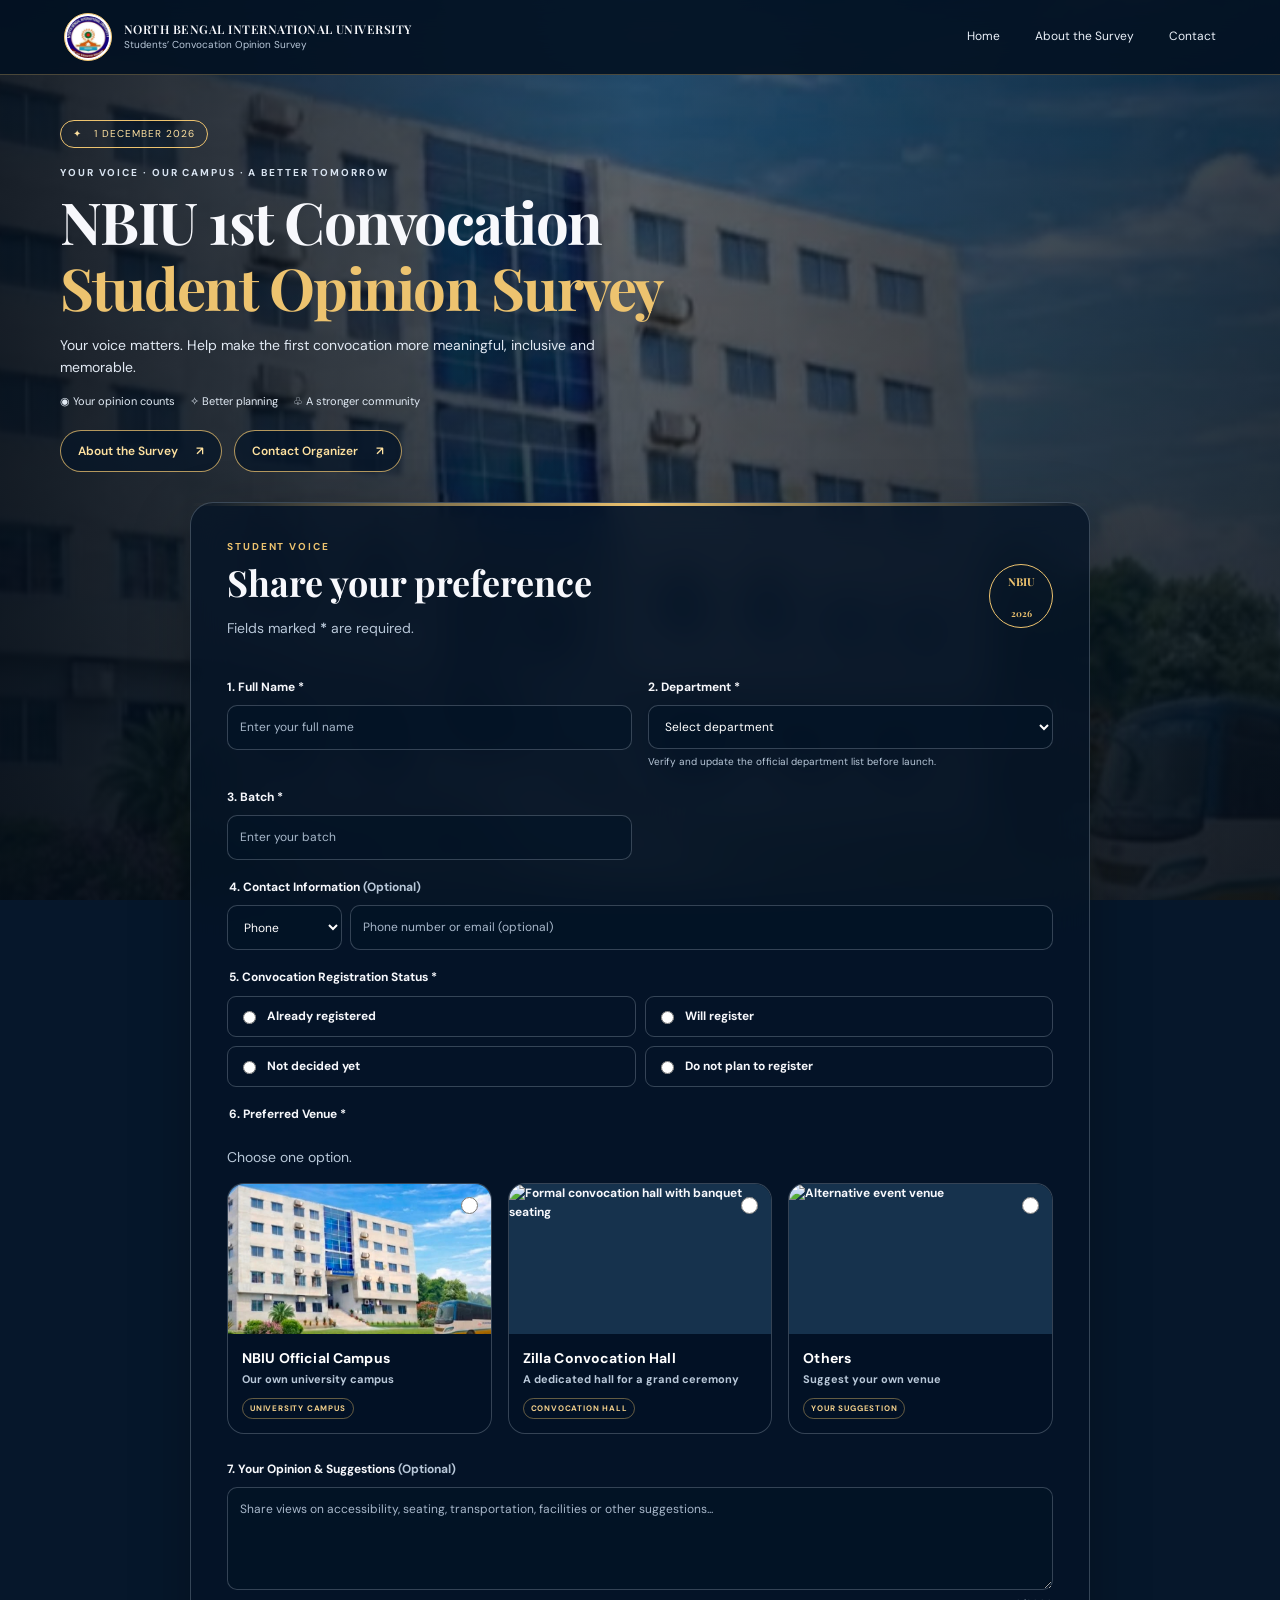
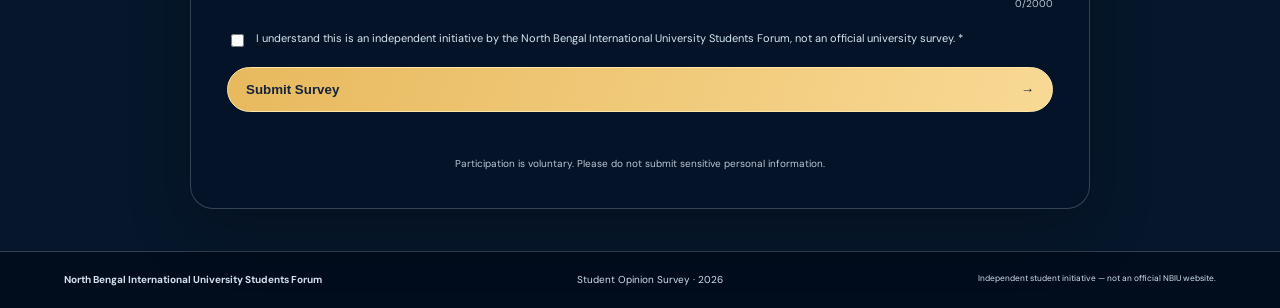
==== commit 86505f23: "Add English department 13th batch alumni contact detail" ====
--- a/index.html
+++ b/index.html
@@ -1 +1 @@
-<!doctype html><html lang="en"><head><meta charset="utf-8"><meta name="viewport" content="width=device-width,initial-scale=1"><meta name="theme-color" content="#06172b"><title>NBIU 1st Convocation — Student Opinion Survey</title><link rel="preconnect" href="https://fonts.googleapis.com"><link href="https://fonts.googleapis.com/css2?family=DM+Sans:wght@400;500;600;700&family=Playfair+Display:wght@600;700&display=swap" rel="stylesheet"><link rel="icon" type="image/jpeg" href="./assets/nbiu-logo.jpg"><link rel="stylesheet" href="./styles.css"><script src="./config.js"></script><script src="https://cdn.jsdelivr.net/npm/@supabase/supabase-js@2"></script><script defer src="./app.js"></script></head><body><div class="backdrop"></div><header><a class="brand" href="#home"><img class="brand-logo" src="./assets/nbiu-logo.jpg" alt="North Bengal International University logo"><span><b>NORTH BENGAL INTERNATIONAL UNIVERSITY</b><small>Students’ Convocation Opinion Survey</small></span></a><nav><a href="#home">Home</a><a href="#about" data-modal-open="about-modal">About the Survey</a><a href="#contact" data-modal-open="contact-modal">Contact</a></nav></header><main id="home"><section class="hero"><div><span class="pill">✦ &nbsp; 1 DECEMBER 2026</span><p class="eyebrow">YOUR VOICE · OUR CAMPUS · A BETTER TOMORROW</p><h1>NBIU 1st Convocation<br><em>Student Opinion Survey</em></h1><p class="lead">Your voice matters. Help make the first convocation more meaningful, inclusive and memorable.</p><div class="points"><span>◉ Your opinion counts</span><span>✧ Better planning</span><span>♧ A stronger community</span></div></div><div class="hero-actions"><button class="info-link" type="button" data-modal-open="about-modal">About the Survey <span>↗</span></button><button class="info-link" type="button" data-modal-open="contact-modal">Contact Organizer <span>↗</span></button></div></section><section class="form-wrap"><form id="survey-form" class="glass"><div class="form-head"><div><p class="eyebrow gold">STUDENT VOICE</p><h2>Share your preference</h2><p class="muted">Fields marked <b>*</b> are required.</p></div><span class="seal big">NBIU<br><small>2026</small></span></div><div class="grid"><div class="field"><label for="full_name">1. Full Name *</label><input id="full_name" name="full_name" maxlength="120" required autocomplete="name" placeholder="Enter your full name"></div><div class="field"><label for="department">2. Department *</label><select id="department" name="department" required><option value="">Select department</option><option>Law</option><option>Computer Science &amp; Engineering</option><option>Business Administration</option><option>English</option><option>Economics</option><option>Other / Not listed</option></select><small class="hint">Verify and update the official department list before launch.</small></div><div class="field"><label for="batch">3. Batch *</label><input id="batch" name="batch" maxlength="80" required placeholder="Enter your batch"></div></div><fieldset class="field"><legend>4. Contact Information <span class="muted">(Optional)</span></legend><div class="inline"><select id="contact_type" aria-label="Contact type"><option value="phone">Phone</option><option value="email">Email</option></select><input id="contact_value" maxlength="160" placeholder="Phone number or email (optional)"></div></fieldset><fieldset class="field"><legend>5. Convocation Registration Status *</legend><div class="radio-grid"><label><input type="radio" name="registration_status" value="Already registered" required> Already registered</label><label><input type="radio" name="registration_status" value="Will register"> Will register</label><label><input type="radio" name="registration_status" value="Not decided yet"> Not decided yet</label><label><input type="radio" name="registration_status" value="Do not plan to register"> Do not plan to register</label></div></fieldset><fieldset class="field"><legend>6. Preferred Venue *</legend><p class="muted">Choose one option.</p><div class="venues"><label class="venue"><input type="radio" name="preferred_venue" value="NBIU Official Campus" required><img src="./assets/nbiu-campus.jpg" alt="North Bengal International University official campus"><span><b>NBIU Official Campus</b><small>Our own university campus</small><i class="venue-tag">UNIVERSITY CAMPUS</i></span></label><label class="venue"><input type="radio" name="preferred_venue" value="Zilla Stadium / Convocation Hall" required><img src="https://images.unsplash.com/photo-1519167758481-83f550bb49b3?auto=format&fit=crop&w=1000&q=90" alt="Formal convocation hall with banquet seating"><span><b>Zilla Convocation Hall</b><small>A dedicated hall for a grand ceremony</small><i class="venue-tag">CONVOCATION HALL</i></span></label><label class="venue"><input type="radio" name="preferred_venue" value="Others" required><img src="https://images.unsplash.com/photo-1511578314322-379afb476865?auto=format&fit=crop&w=1000&q=90" alt="Alternative event venue"><span><b>Others</b><small>Suggest your own venue</small><i class="venue-tag">YOUR SUGGESTION</i></span></label></div></fieldset><div class="field conditional" id="suggested-wrap" hidden><label for="suggested_venue">6a. Suggest Your Preferred Location *</label><textarea id="suggested_venue" name="suggested_venue" maxlength="300" rows="3" placeholder="Type your suggested venue and why you recommend it…"></textarea><small class="hint">Required only when “Others” is selected.</small></div><div class="field"><label for="opinion_suggestions">7. Your Opinion &amp; Suggestions <span class="muted">(Optional)</span></label><textarea id="opinion_suggestions" maxlength="2000" rows="4" placeholder="Share views on accessibility, seating, transportation, facilities or other suggestions..."></textarea><small class="counter"><span id="count">0</span>/2000</small></div><label class="consent"><input id="consent" type="checkbox" required><span>I understand this is an independent initiative by the North Bengal International University Students Forum, not an official university survey. *</span></label><button id="submit-btn" class="submit" type="submit"><span>Submit Survey</span><b>→</b></button><p id="status" role="status" aria-live="polite"></p><small class="privacy">Participation is voluntary. Please do not submit sensitive personal information.</small></form></section></main><footer><b>North Bengal International University Students Forum</b><span>Student Opinion Survey · 2026</span><small>Independent student initiative — not an official NBIU website.</small></footer><div class="modal-overlay" id="about-modal" hidden><section class="glass modal-panel" role="dialog" aria-modal="true" aria-labelledby="about-modal-title"><button class="modal-close" type="button" aria-label="Close dialog">×</button><div class="modal-copy"><p class="eyebrow gold">ABOUT THIS INITIATIVE</p><h2 id="about-modal-title">A milestone shaped by student voices.</h2><p>North Bengal International University’s first convocation is an important milestone in the university community’s journey. It is an opportunity to recognize the hard work, achievements and dedication of graduating students, and to bring students, faculty, families and guests together for a memorable occasion.</p><p>This student opinion survey has a focused purpose: to understand students’ preferences regarding the venue for the first convocation, expected to take place on 1 December 2026. Students may indicate whether they prefer the university’s own campus, Zilla Stadium / Convocation Hall, or another suitable location. Those proposing an alternative venue will be asked to name their suggested place in a separate field. A separate optional comments box is available for broader views and suggestions.</p><p>Venue choice can affect accessibility, seating capacity, transportation, safety, facilities, cost and the overall experience for students and guests. Gathering feedback in a structured way can help the student community understand preferences and identify the practical considerations that matter most. Responses may be summarized and presented to relevant university representatives for discussion; the survey does not determine the final venue and does not guarantee a particular outcome.</p><p><b>Transparency notice:</b> This is not an official website or official survey of North Bengal International University. It is an independent student initiative organized by the <b>North Bengal International University Students Forum</b>. Participation is voluntary. Please provide accurate information and avoid sharing sensitive personal details.</p></div></section></div><div class="modal-overlay" id="contact-modal" hidden><section class="glass modal-panel contact-modal-panel" role="dialog" aria-modal="true" aria-labelledby="contact-modal-title"><button class="modal-close" type="button" aria-label="Close dialog">×</button><div class="icon">✆</div><p class="eyebrow gold">WE’RE HERE TO HELP</p><h2 id="contact-modal-title">Contact the Organizer</h2><p class="muted">Survey Contact Person</p><h3>Jannatul Sabira</h3><p>Phone: <a href="tel:+8801314092587">+880 1314-092587</a></p><p>WhatsApp: <a href="https://wa.me/8801314092587" target="_blank" rel="noopener">+880 1314-092587</a></p><a class="whatsapp" href="https://wa.me/8801314092587?text=Hello%2C%20I%20have%20a%20question%20about%20the%20NBIU%20Convocation%20Survey" target="_blank" rel="noopener">Chat on WhatsApp ↗</a></section></div><div id="success" class="overlay" hidden><div class="glass success"><div class="check">✓</div><p class="eyebrow gold">RESPONSE RECEIVED</p><h2>Thank you!</h2><p>Your response has been submitted successfully.</p><button id="back" class="submit">Back to survey →</button></div></div></body></html>+<!doctype html><html lang="en"><head><meta charset="utf-8"><meta name="viewport" content="width=device-width,initial-scale=1"><meta name="theme-color" content="#06172b"><title>NBIU 1st Convocation — Student Opinion Survey</title><link rel="preconnect" href="https://fonts.googleapis.com"><link href="https://fonts.googleapis.com/css2?family=DM+Sans:wght@400;500;600;700&family=Playfair+Display:wght@600;700&display=swap" rel="stylesheet"><link rel="icon" type="image/jpeg" href="./assets/nbiu-logo.jpg"><link rel="stylesheet" href="./styles.css"><script src="./config.js"></script><script src="https://cdn.jsdelivr.net/npm/@supabase/supabase-js@2"></script><script defer src="./app.js"></script></head><body><div class="backdrop"></div><header><a class="brand" href="#home"><img class="brand-logo" src="./assets/nbiu-logo.jpg" alt="North Bengal International University logo"><span><b>NORTH BENGAL INTERNATIONAL UNIVERSITY</b><small>Students’ Convocation Opinion Survey</small></span></a><nav><a href="#home">Home</a><a href="#about" data-modal-open="about-modal">About the Survey</a><a href="#contact" data-modal-open="contact-modal">Contact</a></nav></header><main id="home"><section class="hero"><div><span class="pill">✦ &nbsp; 1 DECEMBER 2026</span><p class="eyebrow">YOUR VOICE · OUR CAMPUS · A BETTER TOMORROW</p><h1>NBIU 1st Convocation<br><em>Student Opinion Survey</em></h1><p class="lead">Your voice matters. Help make the first convocation more meaningful, inclusive and memorable.</p><div class="points"><span>◉ Your opinion counts</span><span>✧ Better planning</span><span>♧ A stronger community</span></div></div><div class="hero-actions"><button class="info-link" type="button" data-modal-open="about-modal">About the Survey <span>↗</span></button><button class="info-link" type="button" data-modal-open="contact-modal">Contact Organizer <span>↗</span></button></div></section><section class="form-wrap"><form id="survey-form" class="glass"><div class="form-head"><div><p class="eyebrow gold">STUDENT VOICE</p><h2>Share your preference</h2><p class="muted">Fields marked <b>*</b> are required.</p></div><span class="seal big">NBIU<br><small>2026</small></span></div><div class="grid"><div class="field"><label for="full_name">1. Full Name *</label><input id="full_name" name="full_name" maxlength="120" required autocomplete="name" placeholder="Enter your full name"></div><div class="field"><label for="department">2. Department *</label><select id="department" name="department" required><option value="">Select department</option><option>Law</option><option>Computer Science &amp; Engineering</option><option>Business Administration</option><option>English</option><option>Economics</option><option>Other / Not listed</option></select><small class="hint">Verify and update the official department list before launch.</small></div><div class="field"><label for="batch">3. Batch *</label><input id="batch" name="batch" maxlength="80" required placeholder="Enter your batch"></div></div><fieldset class="field"><legend>4. Contact Information <span class="muted">(Optional)</span></legend><div class="inline"><select id="contact_type" aria-label="Contact type"><option value="phone">Phone</option><option value="email">Email</option></select><input id="contact_value" maxlength="160" placeholder="Phone number or email (optional)"></div></fieldset><fieldset class="field"><legend>5. Convocation Registration Status *</legend><div class="radio-grid"><label><input type="radio" name="registration_status" value="Already registered" required> Already registered</label><label><input type="radio" name="registration_status" value="Will register"> Will register</label><label><input type="radio" name="registration_status" value="Not decided yet"> Not decided yet</label><label><input type="radio" name="registration_status" value="Do not plan to register"> Do not plan to register</label></div></fieldset><fieldset class="field"><legend>6. Preferred Venue *</legend><p class="muted">Choose one option.</p><div class="venues"><label class="venue"><input type="radio" name="preferred_venue" value="NBIU Official Campus" required><img src="./assets/nbiu-campus.jpg" alt="North Bengal International University official campus"><span><b>NBIU Official Campus</b><small>Our own university campus</small><i class="venue-tag">UNIVERSITY CAMPUS</i></span></label><label class="venue"><input type="radio" name="preferred_venue" value="Zilla Stadium / Convocation Hall" required><img src="https://images.unsplash.com/photo-1519167758481-83f550bb49b3?auto=format&fit=crop&w=1000&q=90" alt="Formal convocation hall with banquet seating"><span><b>Zilla Convocation Hall</b><small>A dedicated hall for a grand ceremony</small><i class="venue-tag">CONVOCATION HALL</i></span></label><label class="venue"><input type="radio" name="preferred_venue" value="Others" required><img src="https://images.unsplash.com/photo-1511578314322-379afb476865?auto=format&fit=crop&w=1000&q=90" alt="Alternative event venue"><span><b>Others</b><small>Suggest your own venue</small><i class="venue-tag">YOUR SUGGESTION</i></span></label></div></fieldset><div class="field conditional" id="suggested-wrap" hidden><label for="suggested_venue">6a. Suggest Your Preferred Location *</label><textarea id="suggested_venue" name="suggested_venue" maxlength="300" rows="3" placeholder="Type your suggested venue and why you recommend it…"></textarea><small class="hint">Required only when “Others” is selected.</small></div><div class="field"><label for="opinion_suggestions">7. Your Opinion &amp; Suggestions <span class="muted">(Optional)</span></label><textarea id="opinion_suggestions" maxlength="2000" rows="4" placeholder="Share views on accessibility, seating, transportation, facilities or other suggestions..."></textarea><small class="counter"><span id="count">0</span>/2000</small></div><label class="consent"><input id="consent" type="checkbox" required><span>I understand this is an independent initiative by the North Bengal International University Students Forum, not an official university survey. *</span></label><button id="submit-btn" class="submit" type="submit"><span>Submit Survey</span><b>→</b></button><p id="status" role="status" aria-live="polite"></p><small class="privacy">Participation is voluntary. Please do not submit sensitive personal information.</small></form></section></main><footer><b>North Bengal International University Students Forum</b><span>Student Opinion Survey · 2026</span><small>Independent student initiative — not an official NBIU website.</small></footer><div class="modal-overlay" id="about-modal" hidden><section class="glass modal-panel" role="dialog" aria-modal="true" aria-labelledby="about-modal-title"><button class="modal-close" type="button" aria-label="Close dialog">×</button><div class="modal-copy"><p class="eyebrow gold">ABOUT THIS INITIATIVE</p><h2 id="about-modal-title">A milestone shaped by student voices.</h2><p>North Bengal International University’s first convocation is an important milestone in the university community’s journey. It is an opportunity to recognize the hard work, achievements and dedication of graduating students, and to bring students, faculty, families and guests together for a memorable occasion.</p><p>This student opinion survey has a focused purpose: to understand students’ preferences regarding the venue for the first convocation, expected to take place on 1 December 2026. Students may indicate whether they prefer the university’s own campus, Zilla Stadium / Convocation Hall, or another suitable location. Those proposing an alternative venue will be asked to name their suggested place in a separate field. A separate optional comments box is available for broader views and suggestions.</p><p>Venue choice can affect accessibility, seating capacity, transportation, safety, facilities, cost and the overall experience for students and guests. Gathering feedback in a structured way can help the student community understand preferences and identify the practical considerations that matter most. Responses may be summarized and presented to relevant university representatives for discussion; the survey does not determine the final venue and does not guarantee a particular outcome.</p><p><b>Transparency notice:</b> This is not an official website or official survey of North Bengal International University. It is an independent student initiative organized by the <b>North Bengal International University Students Forum</b>. Participation is voluntary. Please provide accurate information and avoid sharing sensitive personal details.</p></div></section></div><div class="modal-overlay" id="contact-modal" hidden><section class="glass modal-panel contact-modal-panel" role="dialog" aria-modal="true" aria-labelledby="contact-modal-title"><button class="modal-close" type="button" aria-label="Close dialog">×</button><div class="icon">✆</div><p class="eyebrow gold">WE’RE HERE TO HELP</p><h2 id="contact-modal-title">Contact the Organizer</h2><p class="muted">Survey Contact Person</p><h3>Jannatul Sabira</h3><p class="muted">13th Batch Alumni · Department of English, NBIU</p><p>Phone: <a href="tel:+8801314092587">+880 1314-092587</a></p><p>WhatsApp: <a href="https://wa.me/8801314092587" target="_blank" rel="noopener">+880 1314-092587</a></p><a class="whatsapp" href="https://wa.me/8801314092587?text=Hello%2C%20I%20have%20a%20question%20about%20the%20NBIU%20Convocation%20Survey" target="_blank" rel="noopener">Chat on WhatsApp ↗</a></section></div><div id="success" class="overlay" hidden><div class="glass success"><div class="check">✓</div><p class="eyebrow gold">RESPONSE RECEIVED</p><h2>Thank you!</h2><p>Your response has been submitted successfully.</p><button id="back" class="submit">Back to survey →</button></div></div></body></html>
--- a/styles.css
+++ b/styles.css
@@ -7,3 +7,40 @@
 
 /* Ensure hidden dialogs stay hidden in every browser */
 .modal-overlay[hidden],.conditional[hidden],#success[hidden]{display:none!important}
+
+/* Mobile-first readability fix: keep venue names and descriptions visible */
+.venue{min-width:0}
+.venue span{min-width:0;overflow-wrap:anywhere}
+.venue b{font-size:14px;line-height:1.45;overflow-wrap:anywhere}
+.venue small{font-size:11px;line-height:1.45}
+.venue-tag{white-space:normal;line-height:1.4}
+@media(max-width:800px){
+  .venues{grid-template-columns:1fr;gap:12px}
+  .venue{display:grid;grid-template-columns:clamp(92px,24vw,150px) minmax(0,1fr);align-items:stretch;min-height:116px}
+  .venue img{width:100%;height:100%;min-height:116px;max-height:160px;object-fit:cover}
+  .venue span{display:flex;flex-direction:column;align-items:flex-start;justify-content:center;padding:14px;min-width:0}
+  .venue b{padding-right:16px}
+  .venue input{top:10px;right:10px}
+}
+@media(max-width:560px){
+  body{font-size:14px}
+  header{gap:12px}
+  .brand{min-width:0;align-items:center}
+  .brand-logo{width:42px;height:42px}
+  .brand span{min-width:0}
+  .brand b{line-height:1.4;overflow-wrap:anywhere}
+  nav{gap:8px;flex-wrap:wrap}
+  nav a{font-size:11px;padding:4px 0}
+  .hero h1{font-size:clamp(30px,8vw,42px)}
+  .form-wrap form{padding:18px 13px}
+  .form-head{align-items:flex-start}
+  .venue{grid-template-columns:94px minmax(0,1fr);min-height:112px}
+  .venue img{min-height:112px}
+  .venue span{padding:12px 10px}
+  .venue b{font-size:13px;line-height:1.4}
+  .venue small{font-size:10px}
+  .venue-tag{font-size:7px;letter-spacing:.06em;margin-top:7px}
+  .field input:not([type=radio]):not([type=checkbox]),.field select,.field textarea{font-size:16px}
+  .inline{grid-template-columns:88px minmax(0,1fr)}
+  .modal-panel{width:100%;max-width:100%}
+}
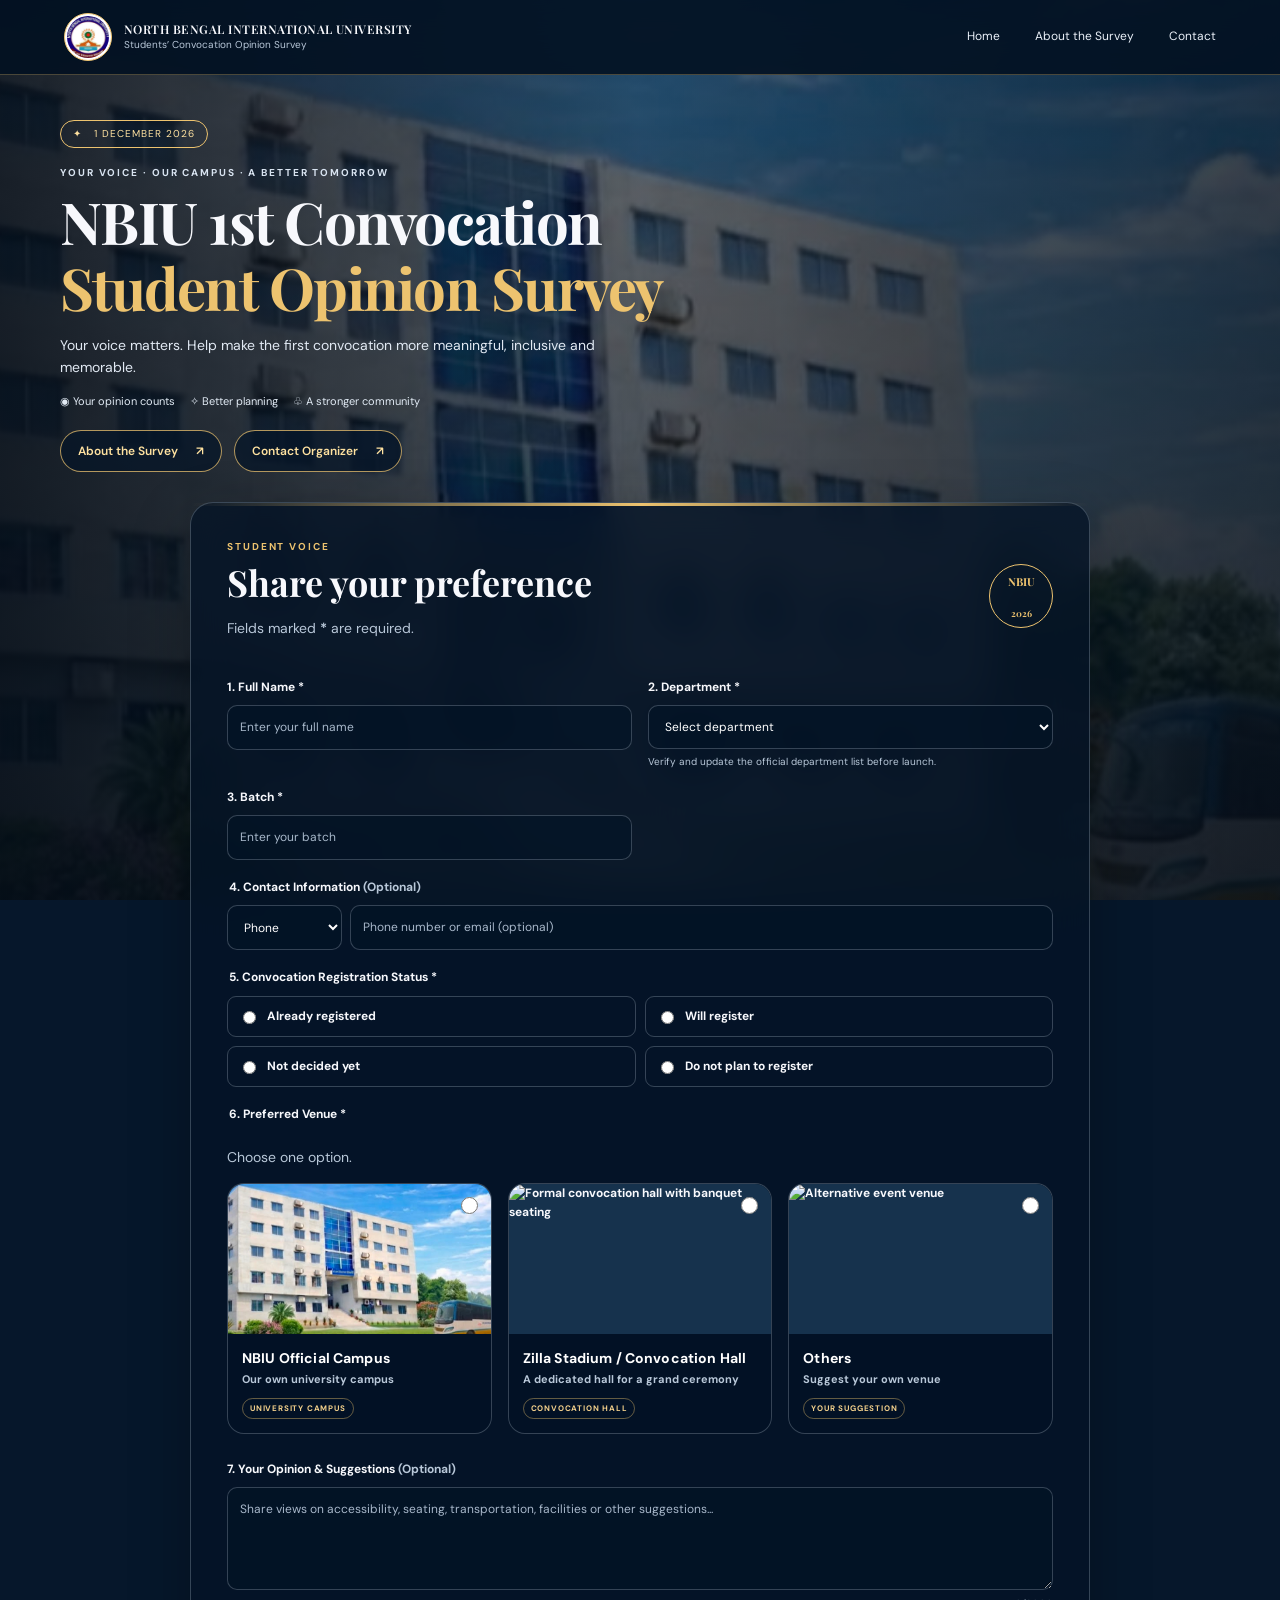
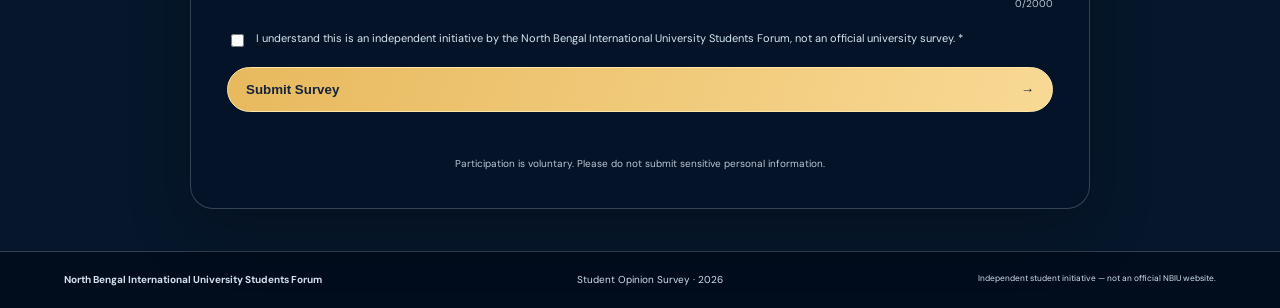
==== commit 701c6fb6: "Rename preferred venue to Zilla Stadium / Convocation Hall" ====
--- a/index.html
+++ b/index.html
@@ -1 +1 @@
-<!doctype html><html lang="en"><head><meta charset="utf-8"><meta name="viewport" content="width=device-width,initial-scale=1"><meta name="theme-color" content="#06172b"><title>NBIU 1st Convocation — Student Opinion Survey</title><link rel="preconnect" href="https://fonts.googleapis.com"><link href="https://fonts.googleapis.com/css2?family=DM+Sans:wght@400;500;600;700&family=Playfair+Display:wght@600;700&display=swap" rel="stylesheet"><link rel="icon" type="image/jpeg" href="./assets/nbiu-logo.jpg"><link rel="stylesheet" href="./styles.css"><script src="./config.js"></script><script src="https://cdn.jsdelivr.net/npm/@supabase/supabase-js@2"></script><script defer src="./app.js"></script></head><body><div class="backdrop"></div><header><a class="brand" href="#home"><img class="brand-logo" src="./assets/nbiu-logo.jpg" alt="North Bengal International University logo"><span><b>NORTH BENGAL INTERNATIONAL UNIVERSITY</b><small>Students’ Convocation Opinion Survey</small></span></a><nav><a href="#home">Home</a><a href="#about" data-modal-open="about-modal">About the Survey</a><a href="#contact" data-modal-open="contact-modal">Contact</a></nav></header><main id="home"><section class="hero"><div><span class="pill">✦ &nbsp; 1 DECEMBER 2026</span><p class="eyebrow">YOUR VOICE · OUR CAMPUS · A BETTER TOMORROW</p><h1>NBIU 1st Convocation<br><em>Student Opinion Survey</em></h1><p class="lead">Your voice matters. Help make the first convocation more meaningful, inclusive and memorable.</p><div class="points"><span>◉ Your opinion counts</span><span>✧ Better planning</span><span>♧ A stronger community</span></div></div><div class="hero-actions"><button class="info-link" type="button" data-modal-open="about-modal">About the Survey <span>↗</span></button><button class="info-link" type="button" data-modal-open="contact-modal">Contact Organizer <span>↗</span></button></div></section><section class="form-wrap"><form id="survey-form" class="glass"><div class="form-head"><div><p class="eyebrow gold">STUDENT VOICE</p><h2>Share your preference</h2><p class="muted">Fields marked <b>*</b> are required.</p></div><span class="seal big">NBIU<br><small>2026</small></span></div><div class="grid"><div class="field"><label for="full_name">1. Full Name *</label><input id="full_name" name="full_name" maxlength="120" required autocomplete="name" placeholder="Enter your full name"></div><div class="field"><label for="department">2. Department *</label><select id="department" name="department" required><option value="">Select department</option><option>Law</option><option>Computer Science &amp; Engineering</option><option>Business Administration</option><option>English</option><option>Economics</option><option>Other / Not listed</option></select><small class="hint">Verify and update the official department list before launch.</small></div><div class="field"><label for="batch">3. Batch *</label><input id="batch" name="batch" maxlength="80" required placeholder="Enter your batch"></div></div><fieldset class="field"><legend>4. Contact Information <span class="muted">(Optional)</span></legend><div class="inline"><select id="contact_type" aria-label="Contact type"><option value="phone">Phone</option><option value="email">Email</option></select><input id="contact_value" maxlength="160" placeholder="Phone number or email (optional)"></div></fieldset><fieldset class="field"><legend>5. Convocation Registration Status *</legend><div class="radio-grid"><label><input type="radio" name="registration_status" value="Already registered" required> Already registered</label><label><input type="radio" name="registration_status" value="Will register"> Will register</label><label><input type="radio" name="registration_status" value="Not decided yet"> Not decided yet</label><label><input type="radio" name="registration_status" value="Do not plan to register"> Do not plan to register</label></div></fieldset><fieldset class="field"><legend>6. Preferred Venue *</legend><p class="muted">Choose one option.</p><div class="venues"><label class="venue"><input type="radio" name="preferred_venue" value="NBIU Official Campus" required><img src="./assets/nbiu-campus.jpg" alt="North Bengal International University official campus"><span><b>NBIU Official Campus</b><small>Our own university campus</small><i class="venue-tag">UNIVERSITY CAMPUS</i></span></label><label class="venue"><input type="radio" name="preferred_venue" value="Zilla Stadium / Convocation Hall" required><img src="https://images.unsplash.com/photo-1519167758481-83f550bb49b3?auto=format&fit=crop&w=1000&q=90" alt="Formal convocation hall with banquet seating"><span><b>Zilla Convocation Hall</b><small>A dedicated hall for a grand ceremony</small><i class="venue-tag">CONVOCATION HALL</i></span></label><label class="venue"><input type="radio" name="preferred_venue" value="Others" required><img src="https://images.unsplash.com/photo-1511578314322-379afb476865?auto=format&fit=crop&w=1000&q=90" alt="Alternative event venue"><span><b>Others</b><small>Suggest your own venue</small><i class="venue-tag">YOUR SUGGESTION</i></span></label></div></fieldset><div class="field conditional" id="suggested-wrap" hidden><label for="suggested_venue">6a. Suggest Your Preferred Location *</label><textarea id="suggested_venue" name="suggested_venue" maxlength="300" rows="3" placeholder="Type your suggested venue and why you recommend it…"></textarea><small class="hint">Required only when “Others” is selected.</small></div><div class="field"><label for="opinion_suggestions">7. Your Opinion &amp; Suggestions <span class="muted">(Optional)</span></label><textarea id="opinion_suggestions" maxlength="2000" rows="4" placeholder="Share views on accessibility, seating, transportation, facilities or other suggestions..."></textarea><small class="counter"><span id="count">0</span>/2000</small></div><label class="consent"><input id="consent" type="checkbox" required><span>I understand this is an independent initiative by the North Bengal International University Students Forum, not an official university survey. *</span></label><button id="submit-btn" class="submit" type="submit"><span>Submit Survey</span><b>→</b></button><p id="status" role="status" aria-live="polite"></p><small class="privacy">Participation is voluntary. Please do not submit sensitive personal information.</small></form></section></main><footer><b>North Bengal International University Students Forum</b><span>Student Opinion Survey · 2026</span><small>Independent student initiative — not an official NBIU website.</small></footer><div class="modal-overlay" id="about-modal" hidden><section class="glass modal-panel" role="dialog" aria-modal="true" aria-labelledby="about-modal-title"><button class="modal-close" type="button" aria-label="Close dialog">×</button><div class="modal-copy"><p class="eyebrow gold">ABOUT THIS INITIATIVE</p><h2 id="about-modal-title">A milestone shaped by student voices.</h2><p>North Bengal International University’s first convocation is an important milestone in the university community’s journey. It is an opportunity to recognize the hard work, achievements and dedication of graduating students, and to bring students, faculty, families and guests together for a memorable occasion.</p><p>This student opinion survey has a focused purpose: to understand students’ preferences regarding the venue for the first convocation, expected to take place on 1 December 2026. Students may indicate whether they prefer the university’s own campus, Zilla Stadium / Convocation Hall, or another suitable location. Those proposing an alternative venue will be asked to name their suggested place in a separate field. A separate optional comments box is available for broader views and suggestions.</p><p>Venue choice can affect accessibility, seating capacity, transportation, safety, facilities, cost and the overall experience for students and guests. Gathering feedback in a structured way can help the student community understand preferences and identify the practical considerations that matter most. Responses may be summarized and presented to relevant university representatives for discussion; the survey does not determine the final venue and does not guarantee a particular outcome.</p><p><b>Transparency notice:</b> This is not an official website or official survey of North Bengal International University. It is an independent student initiative organized by the <b>North Bengal International University Students Forum</b>. Participation is voluntary. Please provide accurate information and avoid sharing sensitive personal details.</p></div></section></div><div class="modal-overlay" id="contact-modal" hidden><section class="glass modal-panel contact-modal-panel" role="dialog" aria-modal="true" aria-labelledby="contact-modal-title"><button class="modal-close" type="button" aria-label="Close dialog">×</button><div class="icon">✆</div><p class="eyebrow gold">WE’RE HERE TO HELP</p><h2 id="contact-modal-title">Contact the Organizer</h2><p class="muted">Survey Contact Person</p><h3>Jannatul Sabira</h3><p class="muted">13th Batch Alumni · Department of English, NBIU</p><p>Phone: <a href="tel:+8801314092587">+880 1314-092587</a></p><p>WhatsApp: <a href="https://wa.me/8801314092587" target="_blank" rel="noopener">+880 1314-092587</a></p><a class="whatsapp" href="https://wa.me/8801314092587?text=Hello%2C%20I%20have%20a%20question%20about%20the%20NBIU%20Convocation%20Survey" target="_blank" rel="noopener">Chat on WhatsApp ↗</a></section></div><div id="success" class="overlay" hidden><div class="glass success"><div class="check">✓</div><p class="eyebrow gold">RESPONSE RECEIVED</p><h2>Thank you!</h2><p>Your response has been submitted successfully.</p><button id="back" class="submit">Back to survey →</button></div></div></body></html>+<!doctype html><html lang="en"><head><meta charset="utf-8"><meta name="viewport" content="width=device-width,initial-scale=1"><meta name="theme-color" content="#06172b"><title>NBIU 1st Convocation — Student Opinion Survey</title><link rel="preconnect" href="https://fonts.googleapis.com"><link href="https://fonts.googleapis.com/css2?family=DM+Sans:wght@400;500;600;700&family=Playfair+Display:wght@600;700&display=swap" rel="stylesheet"><link rel="icon" type="image/jpeg" href="./assets/nbiu-logo.jpg"><link rel="stylesheet" href="./styles.css"><script src="./config.js"></script><script src="https://cdn.jsdelivr.net/npm/@supabase/supabase-js@2"></script><script defer src="./app.js"></script></head><body><div class="backdrop"></div><header><a class="brand" href="#home"><img class="brand-logo" src="./assets/nbiu-logo.jpg" alt="North Bengal International University logo"><span><b>NORTH BENGAL INTERNATIONAL UNIVERSITY</b><small>Students’ Convocation Opinion Survey</small></span></a><nav><a href="#home">Home</a><a href="#about" data-modal-open="about-modal">About the Survey</a><a href="#contact" data-modal-open="contact-modal">Contact</a></nav></header><main id="home"><section class="hero"><div><span class="pill">✦ &nbsp; 1 DECEMBER 2026</span><p class="eyebrow">YOUR VOICE · OUR CAMPUS · A BETTER TOMORROW</p><h1>NBIU 1st Convocation<br><em>Student Opinion Survey</em></h1><p class="lead">Your voice matters. Help make the first convocation more meaningful, inclusive and memorable.</p><div class="points"><span>◉ Your opinion counts</span><span>✧ Better planning</span><span>♧ A stronger community</span></div></div><div class="hero-actions"><button class="info-link" type="button" data-modal-open="about-modal">About the Survey <span>↗</span></button><button class="info-link" type="button" data-modal-open="contact-modal">Contact Organizer <span>↗</span></button></div></section><section class="form-wrap"><form id="survey-form" class="glass"><div class="form-head"><div><p class="eyebrow gold">STUDENT VOICE</p><h2>Share your preference</h2><p class="muted">Fields marked <b>*</b> are required.</p></div><span class="seal big">NBIU<br><small>2026</small></span></div><div class="grid"><div class="field"><label for="full_name">1. Full Name *</label><input id="full_name" name="full_name" maxlength="120" required autocomplete="name" placeholder="Enter your full name"></div><div class="field"><label for="department">2. Department *</label><select id="department" name="department" required><option value="">Select department</option><option>Law</option><option>Computer Science &amp; Engineering</option><option>Business Administration</option><option>English</option><option>Economics</option><option>Other / Not listed</option></select><small class="hint">Verify and update the official department list before launch.</small></div><div class="field"><label for="batch">3. Batch *</label><input id="batch" name="batch" maxlength="80" required placeholder="Enter your batch"></div></div><fieldset class="field"><legend>4. Contact Information <span class="muted">(Optional)</span></legend><div class="inline"><select id="contact_type" aria-label="Contact type"><option value="phone">Phone</option><option value="email">Email</option></select><input id="contact_value" maxlength="160" placeholder="Phone number or email (optional)"></div></fieldset><fieldset class="field"><legend>5. Convocation Registration Status *</legend><div class="radio-grid"><label><input type="radio" name="registration_status" value="Already registered" required> Already registered</label><label><input type="radio" name="registration_status" value="Will register"> Will register</label><label><input type="radio" name="registration_status" value="Not decided yet"> Not decided yet</label><label><input type="radio" name="registration_status" value="Do not plan to register"> Do not plan to register</label></div></fieldset><fieldset class="field"><legend>6. Preferred Venue *</legend><p class="muted">Choose one option.</p><div class="venues"><label class="venue"><input type="radio" name="preferred_venue" value="NBIU Official Campus" required><img src="./assets/nbiu-campus.jpg" alt="North Bengal International University official campus"><span><b>NBIU Official Campus</b><small>Our own university campus</small><i class="venue-tag">UNIVERSITY CAMPUS</i></span></label><label class="venue"><input type="radio" name="preferred_venue" value="Zilla Stadium / Convocation Hall" required><img src="https://images.unsplash.com/photo-1519167758481-83f550bb49b3?auto=format&fit=crop&w=1000&q=90" alt="Formal convocation hall with banquet seating"><span><b>Zilla Stadium / Convocation Hall</b><small>A dedicated hall for a grand ceremony</small><i class="venue-tag">CONVOCATION HALL</i></span></label><label class="venue"><input type="radio" name="preferred_venue" value="Others" required><img src="https://images.unsplash.com/photo-1511578314322-379afb476865?auto=format&fit=crop&w=1000&q=90" alt="Alternative event venue"><span><b>Others</b><small>Suggest your own venue</small><i class="venue-tag">YOUR SUGGESTION</i></span></label></div></fieldset><div class="field conditional" id="suggested-wrap" hidden><label for="suggested_venue">6a. Suggest Your Preferred Location *</label><textarea id="suggested_venue" name="suggested_venue" maxlength="300" rows="3" placeholder="Type your suggested venue and why you recommend it…"></textarea><small class="hint">Required only when “Others” is selected.</small></div><div class="field"><label for="opinion_suggestions">7. Your Opinion &amp; Suggestions <span class="muted">(Optional)</span></label><textarea id="opinion_suggestions" maxlength="2000" rows="4" placeholder="Share views on accessibility, seating, transportation, facilities or other suggestions..."></textarea><small class="counter"><span id="count">0</span>/2000</small></div><label class="consent"><input id="consent" type="checkbox" required><span>I understand this is an independent initiative by the North Bengal International University Students Forum, not an official university survey. *</span></label><button id="submit-btn" class="submit" type="submit"><span>Submit Survey</span><b>→</b></button><p id="status" role="status" aria-live="polite"></p><small class="privacy">Participation is voluntary. Please do not submit sensitive personal information.</small></form></section></main><footer><b>North Bengal International University Students Forum</b><span>Student Opinion Survey · 2026</span><small>Independent student initiative — not an official NBIU website.</small></footer><div class="modal-overlay" id="about-modal" hidden><section class="glass modal-panel" role="dialog" aria-modal="true" aria-labelledby="about-modal-title"><button class="modal-close" type="button" aria-label="Close dialog">×</button><div class="modal-copy"><p class="eyebrow gold">ABOUT THIS INITIATIVE</p><h2 id="about-modal-title">A milestone shaped by student voices.</h2><p>North Bengal International University’s first convocation is an important milestone in the university community’s journey. It is an opportunity to recognize the hard work, achievements and dedication of graduating students, and to bring students, faculty, families and guests together for a memorable occasion.</p><p>This student opinion survey has a focused purpose: to understand students’ preferences regarding the venue for the first convocation, expected to take place on 1 December 2026. Students may indicate whether they prefer the university’s own campus, Zilla Stadium / Convocation Hall, or another suitable location. Those proposing an alternative venue will be asked to name their suggested place in a separate field. A separate optional comments box is available for broader views and suggestions.</p><p>Venue choice can affect accessibility, seating capacity, transportation, safety, facilities, cost and the overall experience for students and guests. Gathering feedback in a structured way can help the student community understand preferences and identify the practical considerations that matter most. Responses may be summarized and presented to relevant university representatives for discussion; the survey does not determine the final venue and does not guarantee a particular outcome.</p><p><b>Transparency notice:</b> This is not an official website or official survey of North Bengal International University. It is an independent student initiative organized by the <b>North Bengal International University Students Forum</b>. Participation is voluntary. Please provide accurate information and avoid sharing sensitive personal details.</p></div></section></div><div class="modal-overlay" id="contact-modal" hidden><section class="glass modal-panel contact-modal-panel" role="dialog" aria-modal="true" aria-labelledby="contact-modal-title"><button class="modal-close" type="button" aria-label="Close dialog">×</button><div class="icon">✆</div><p class="eyebrow gold">WE’RE HERE TO HELP</p><h2 id="contact-modal-title">Contact the Organizer</h2><p class="muted">Survey Contact Person</p><h3>Jannatul Sabira</h3><p class="muted">13th Batch Alumni · Department of English, NBIU</p><p>Phone: <a href="tel:+8801314092587">+880 1314-092587</a></p><p>WhatsApp: <a href="https://wa.me/8801314092587" target="_blank" rel="noopener">+880 1314-092587</a></p><a class="whatsapp" href="https://wa.me/8801314092587?text=Hello%2C%20I%20have%20a%20question%20about%20the%20NBIU%20Convocation%20Survey" target="_blank" rel="noopener">Chat on WhatsApp ↗</a></section></div><div id="success" class="overlay" hidden><div class="glass success"><div class="check">✓</div><p class="eyebrow gold">RESPONSE RECEIVED</p><h2>Thank you!</h2><p>Your response has been submitted successfully.</p><button id="back" class="submit">Back to survey →</button></div></div></body></html>
